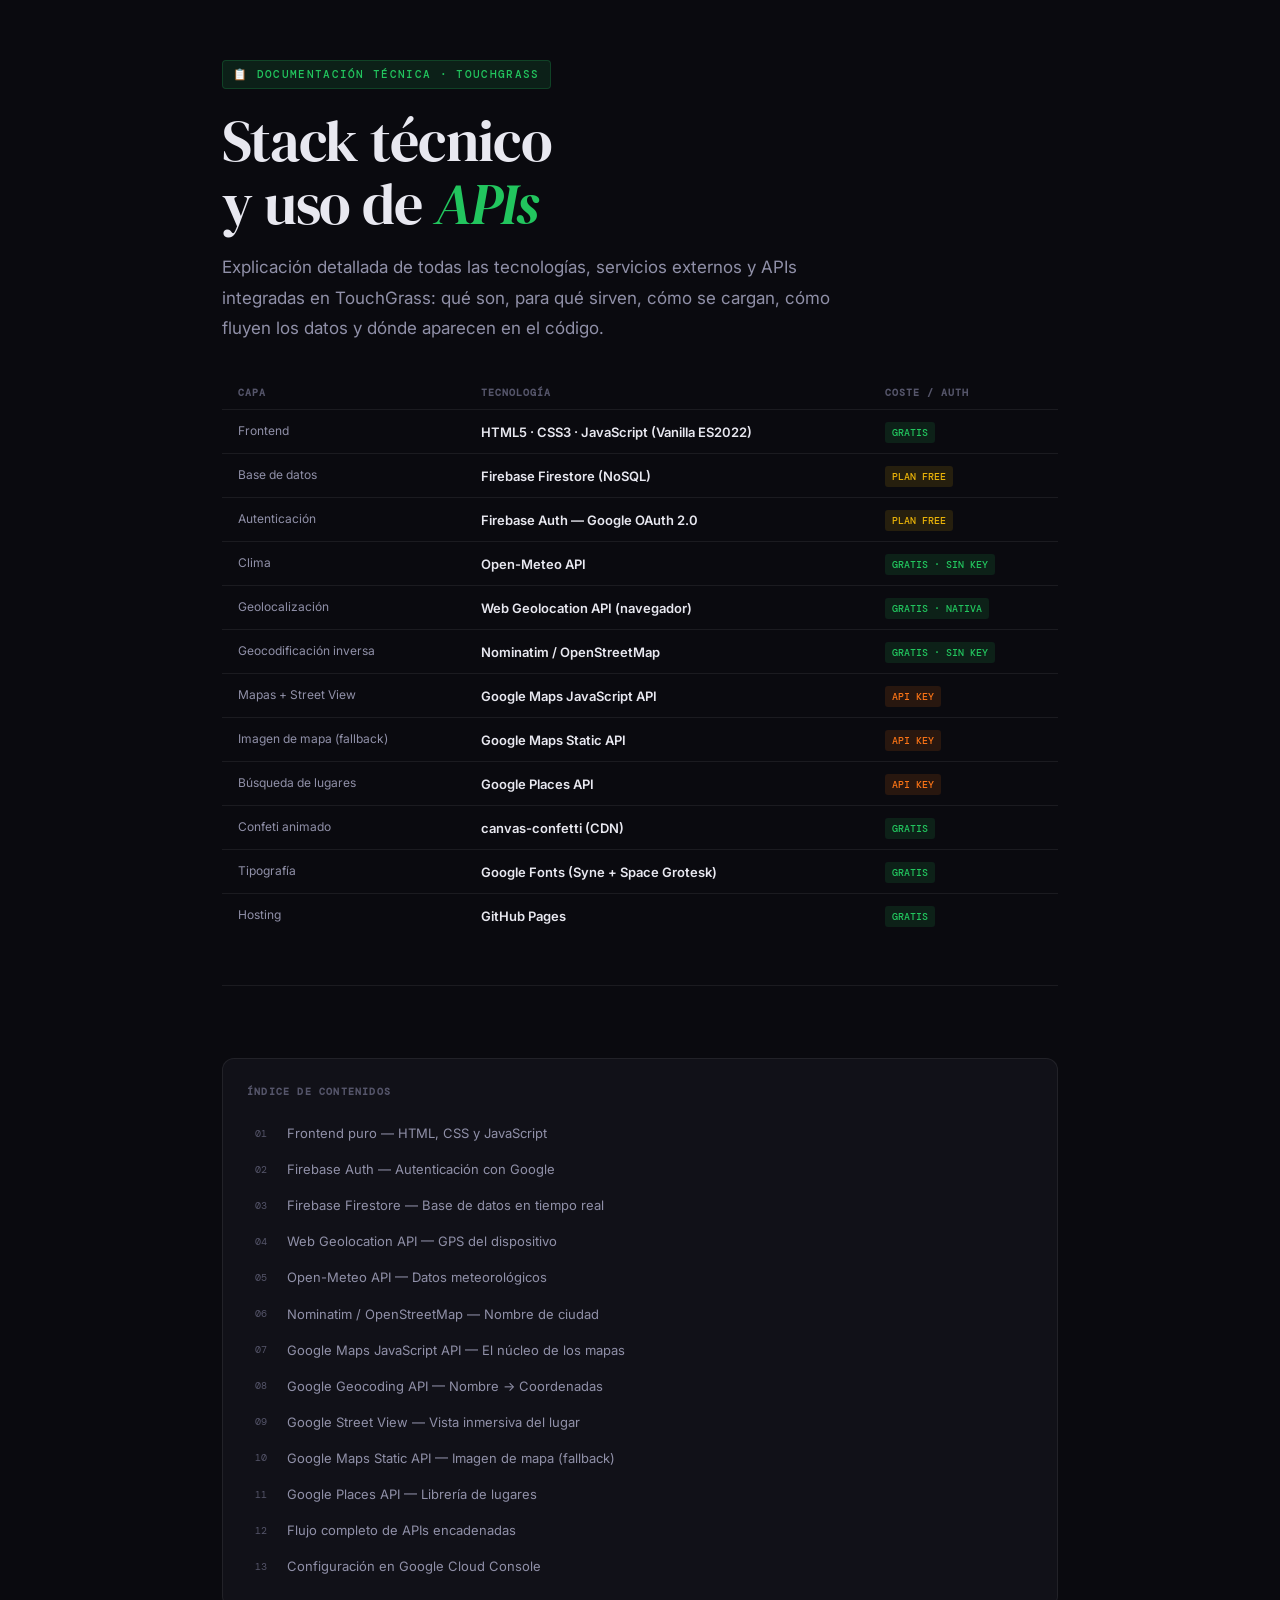
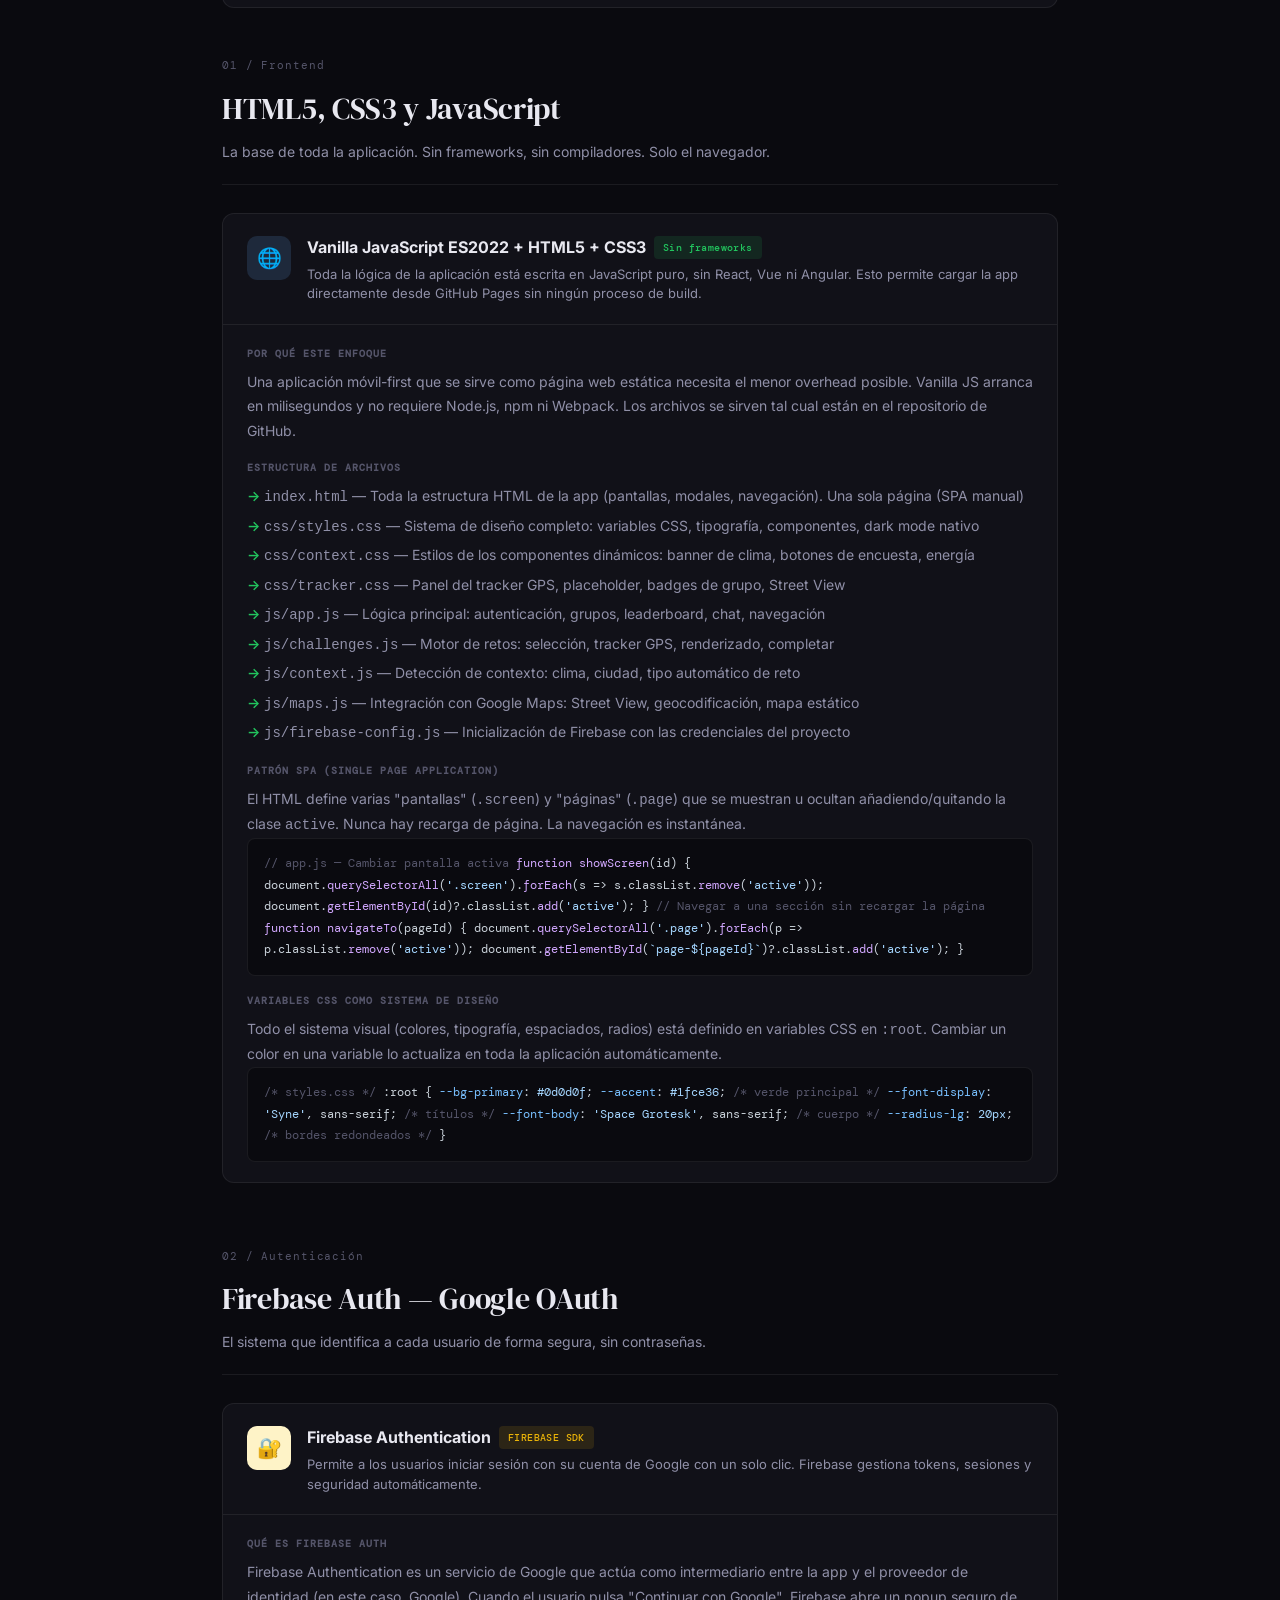
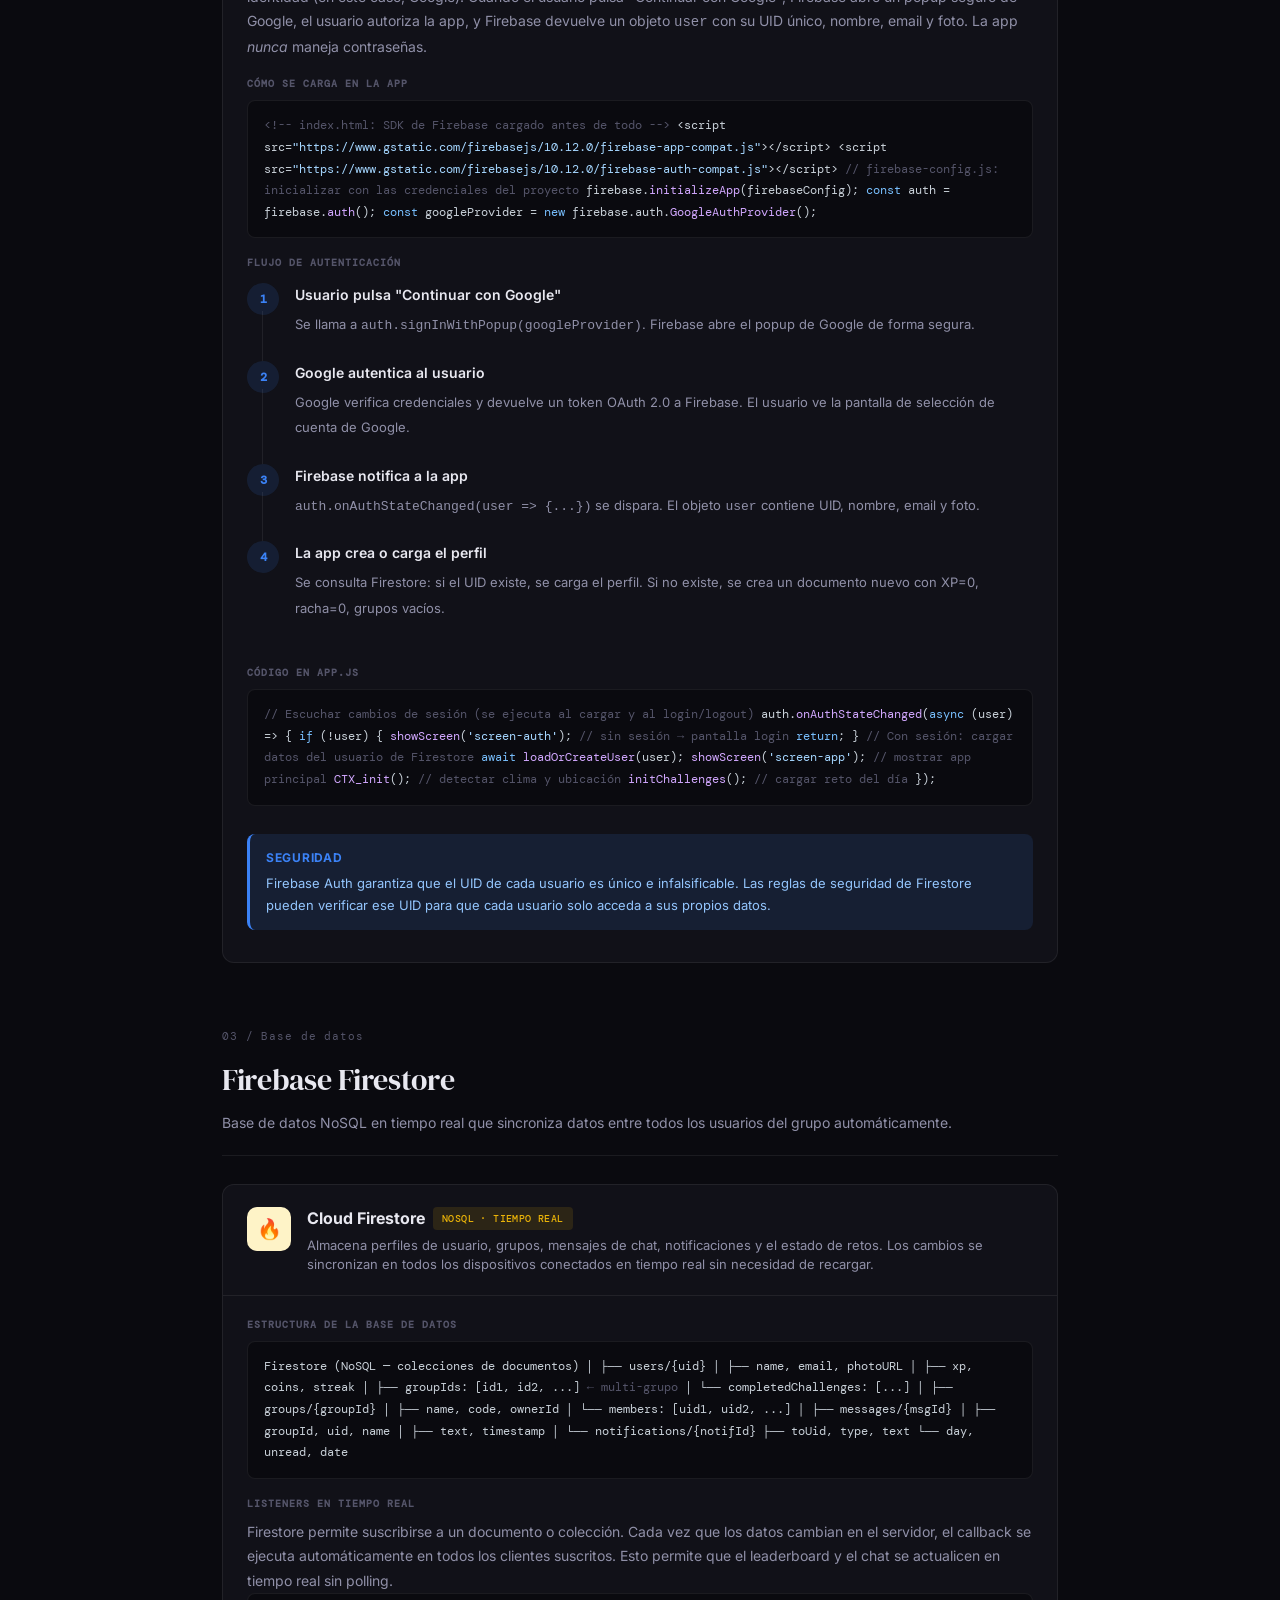
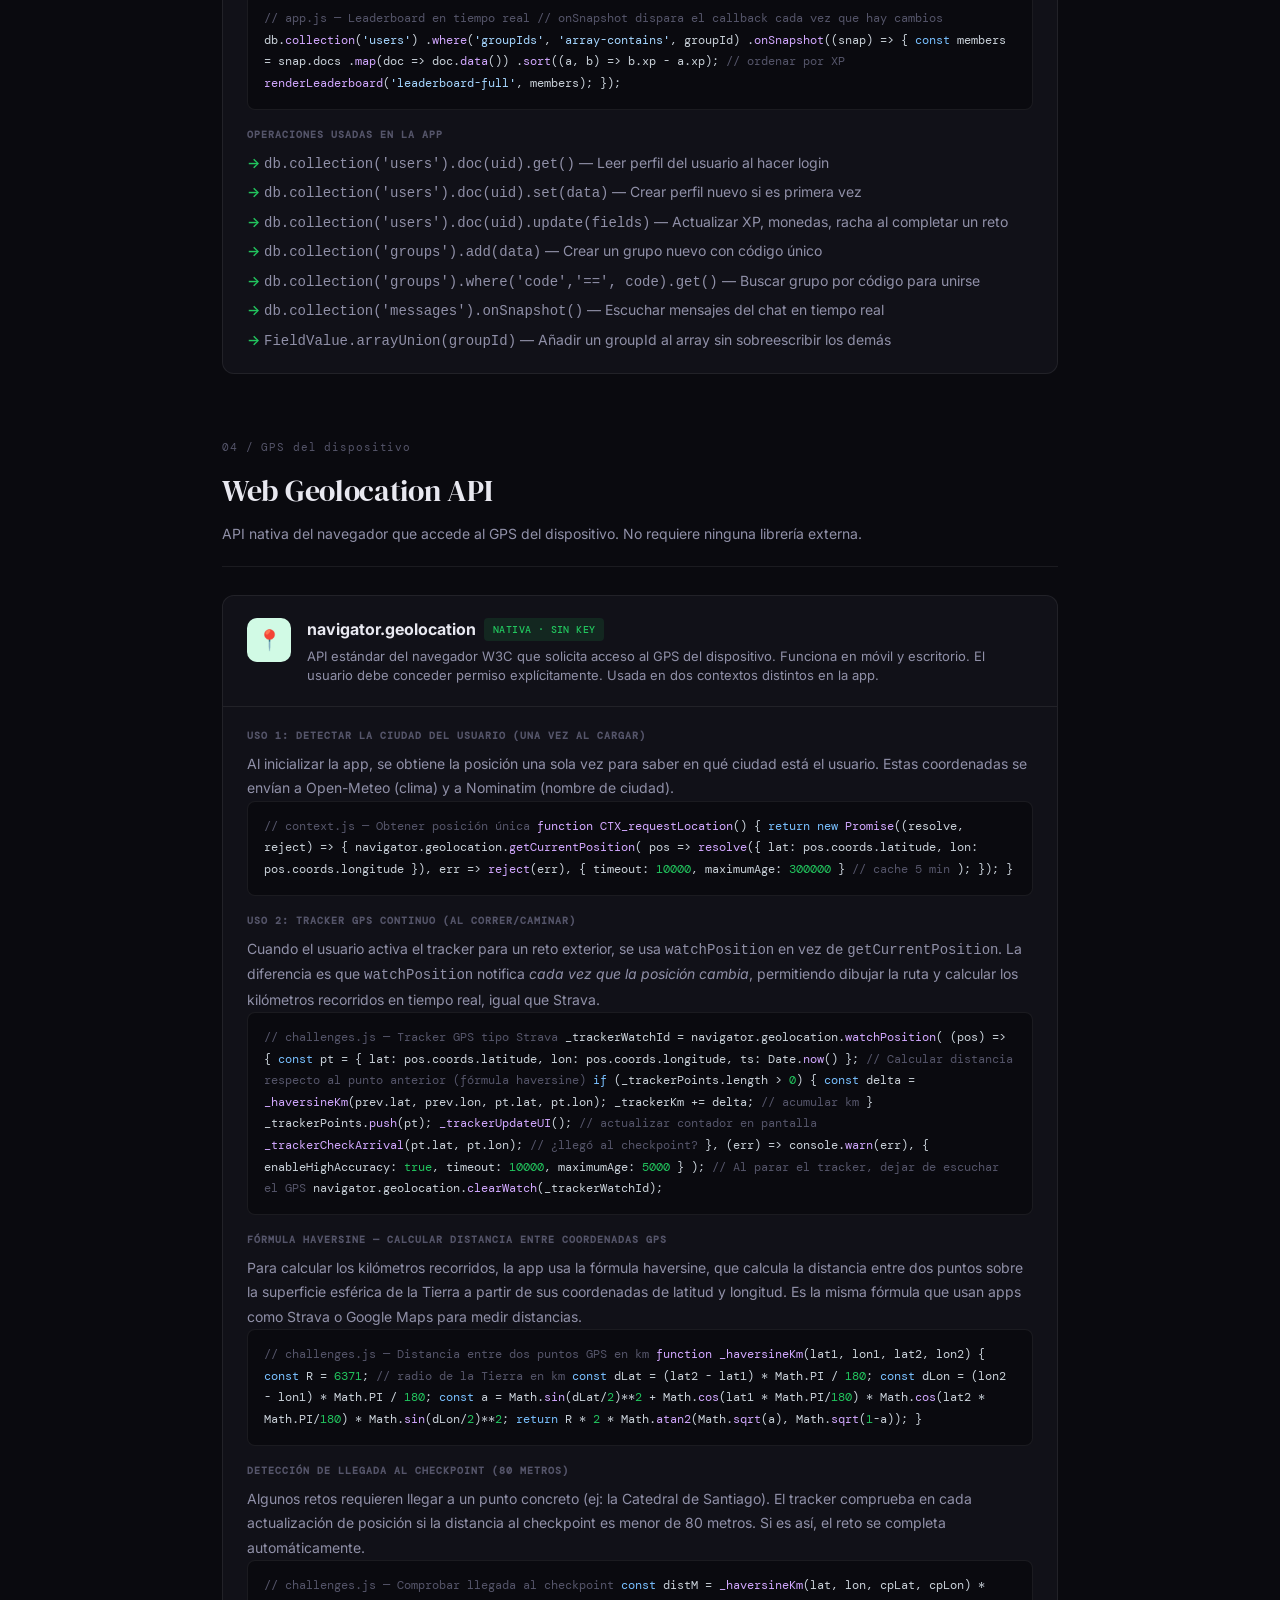
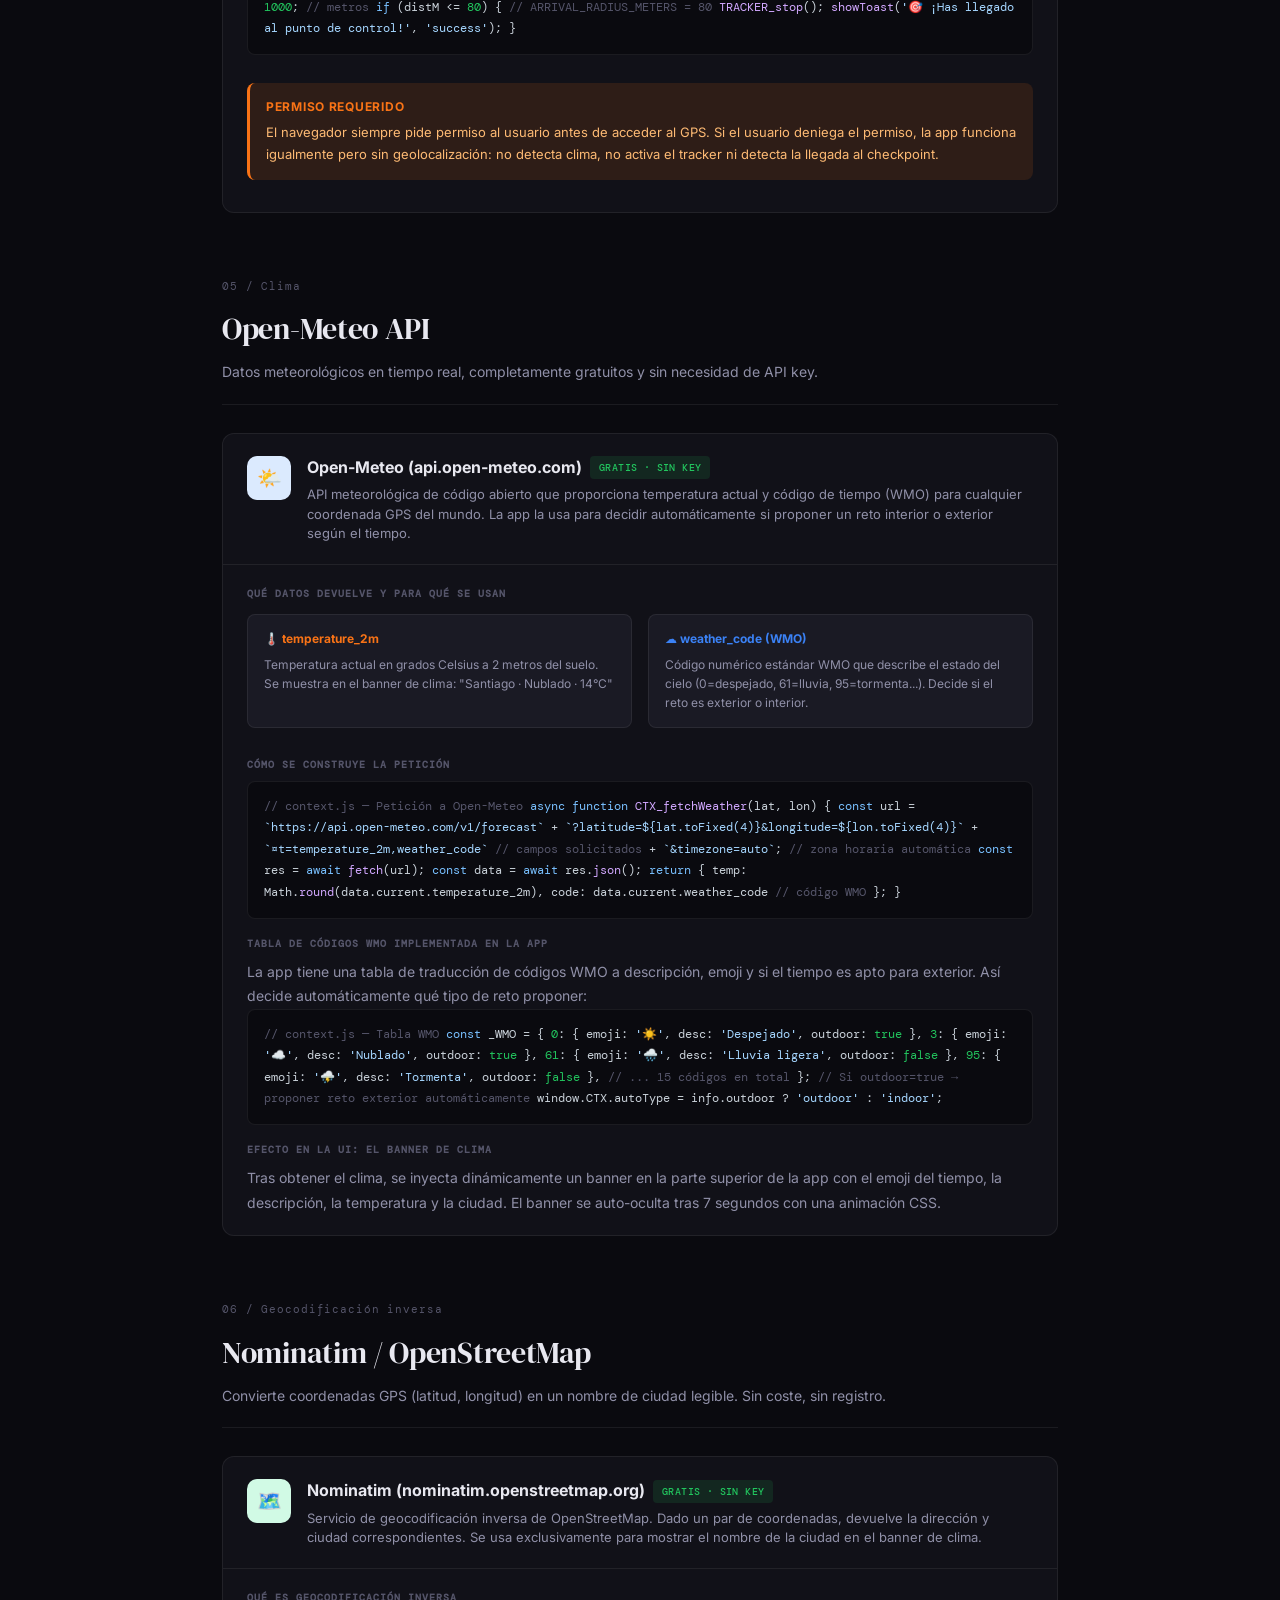
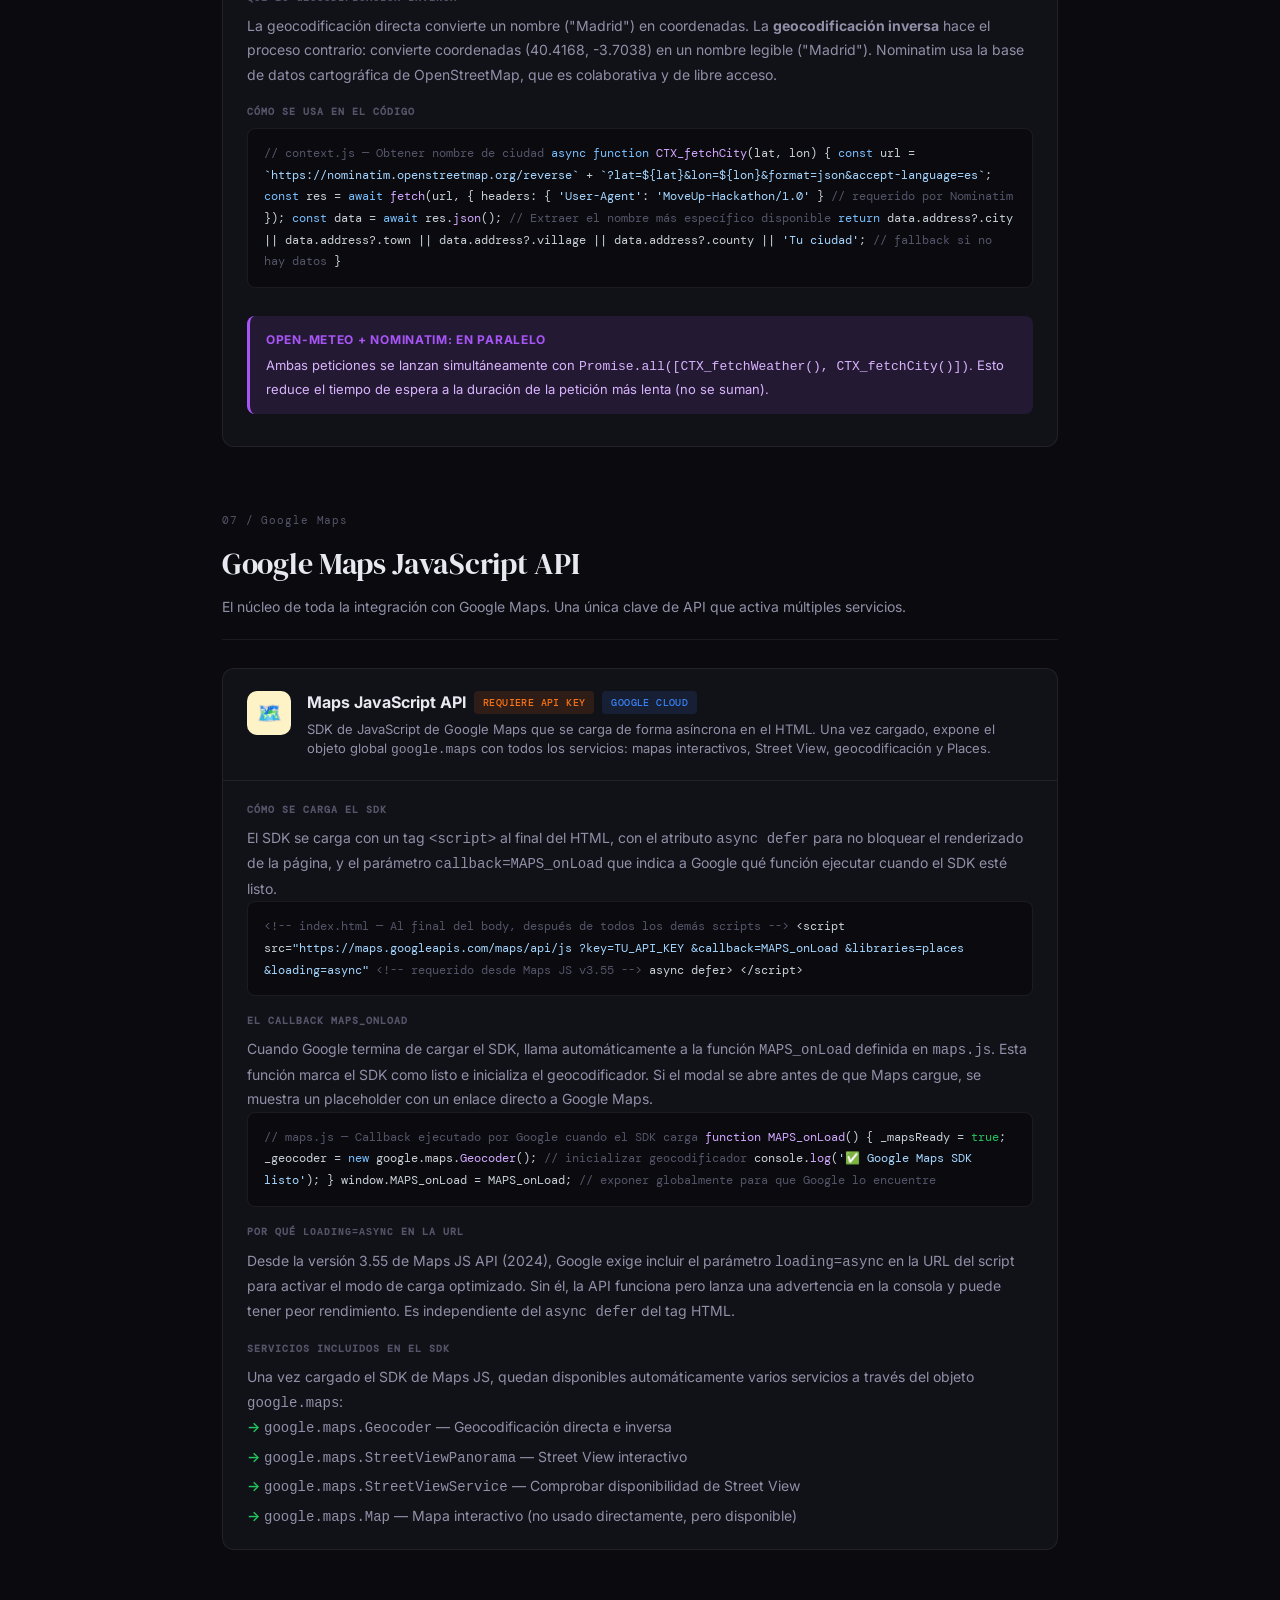
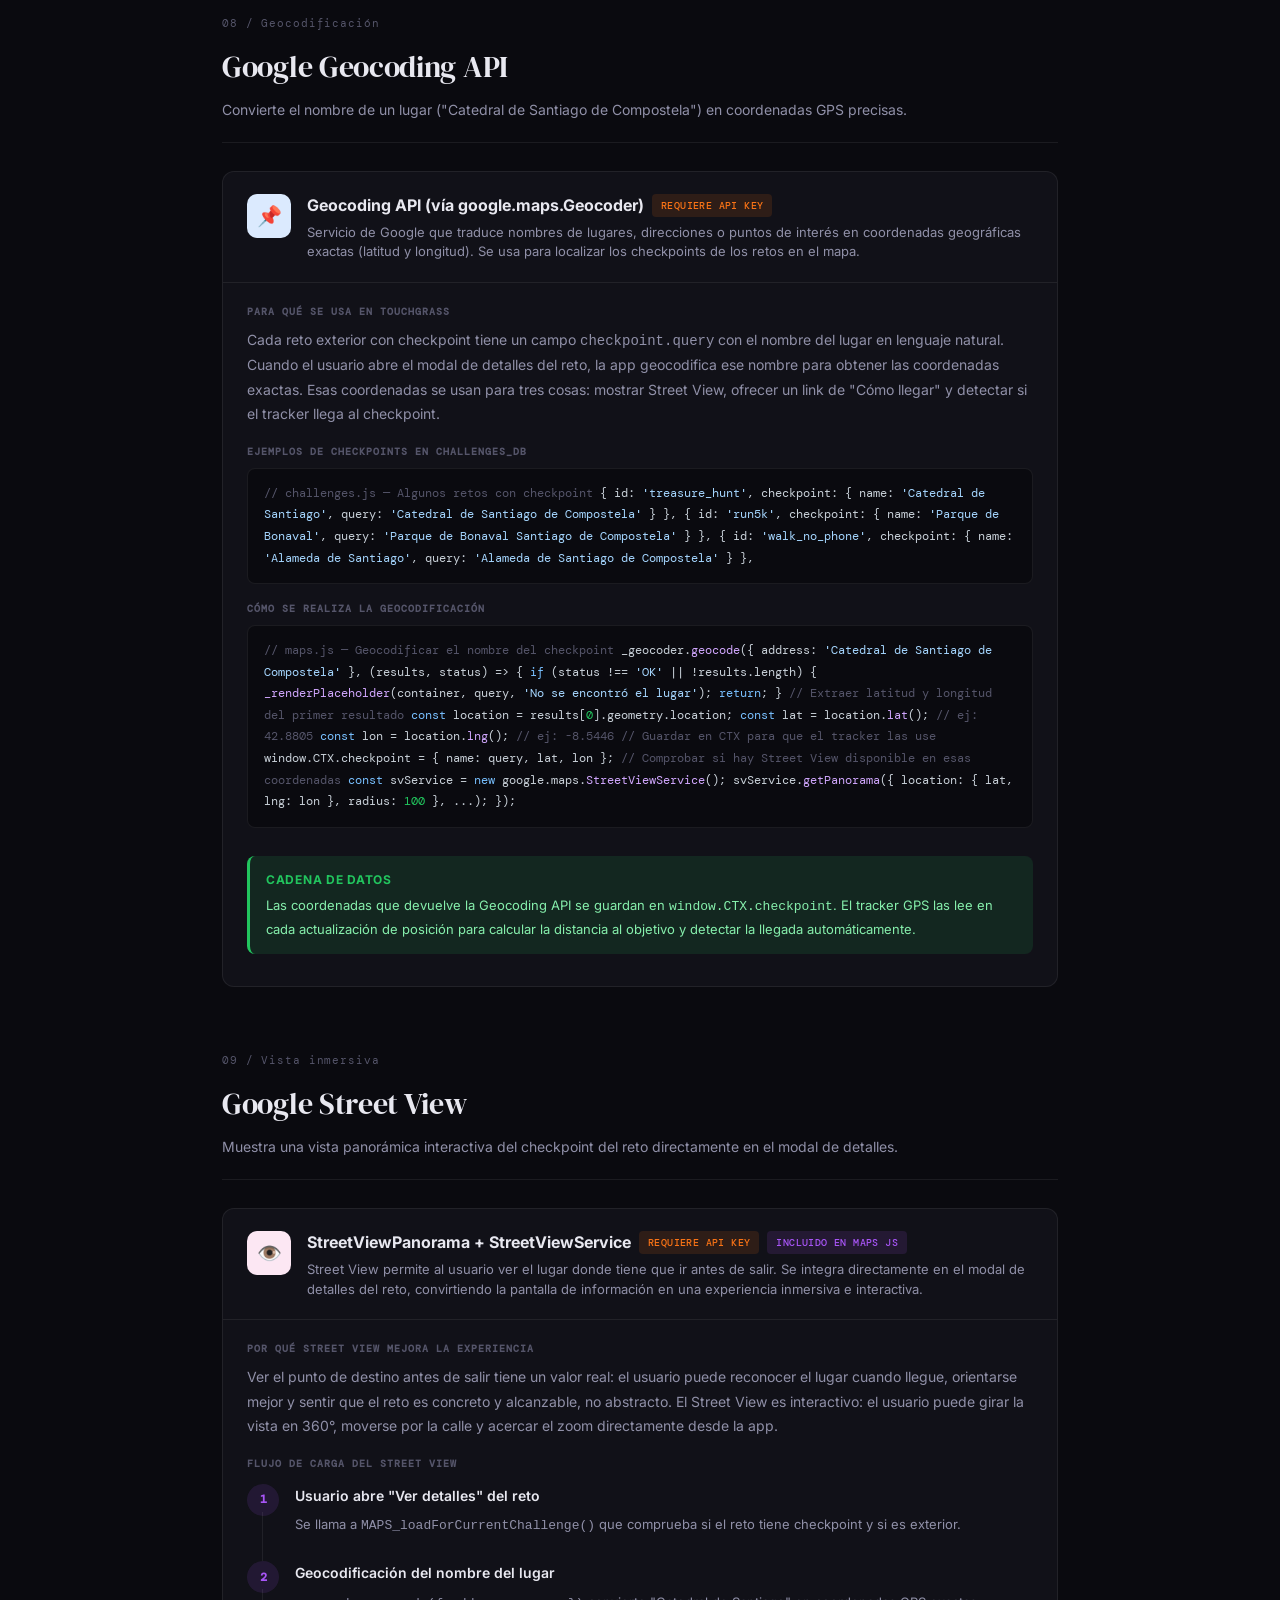
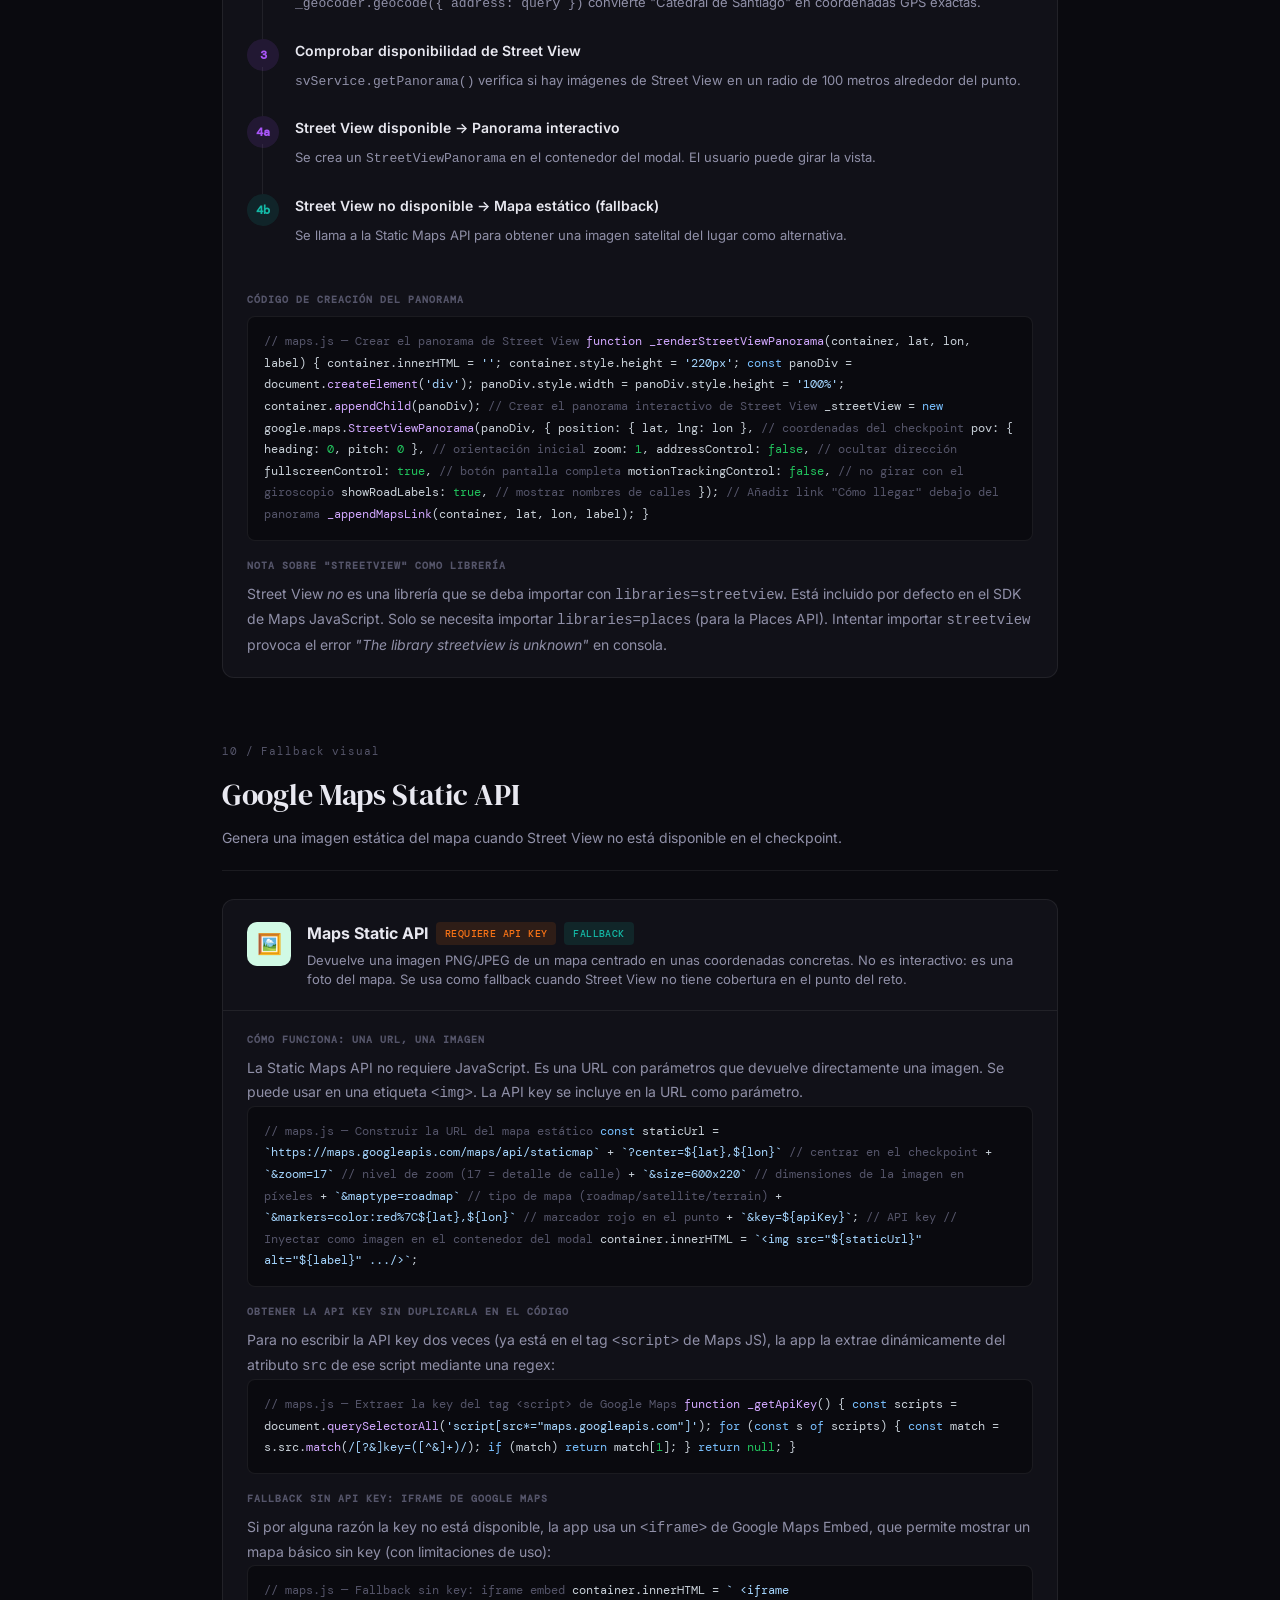
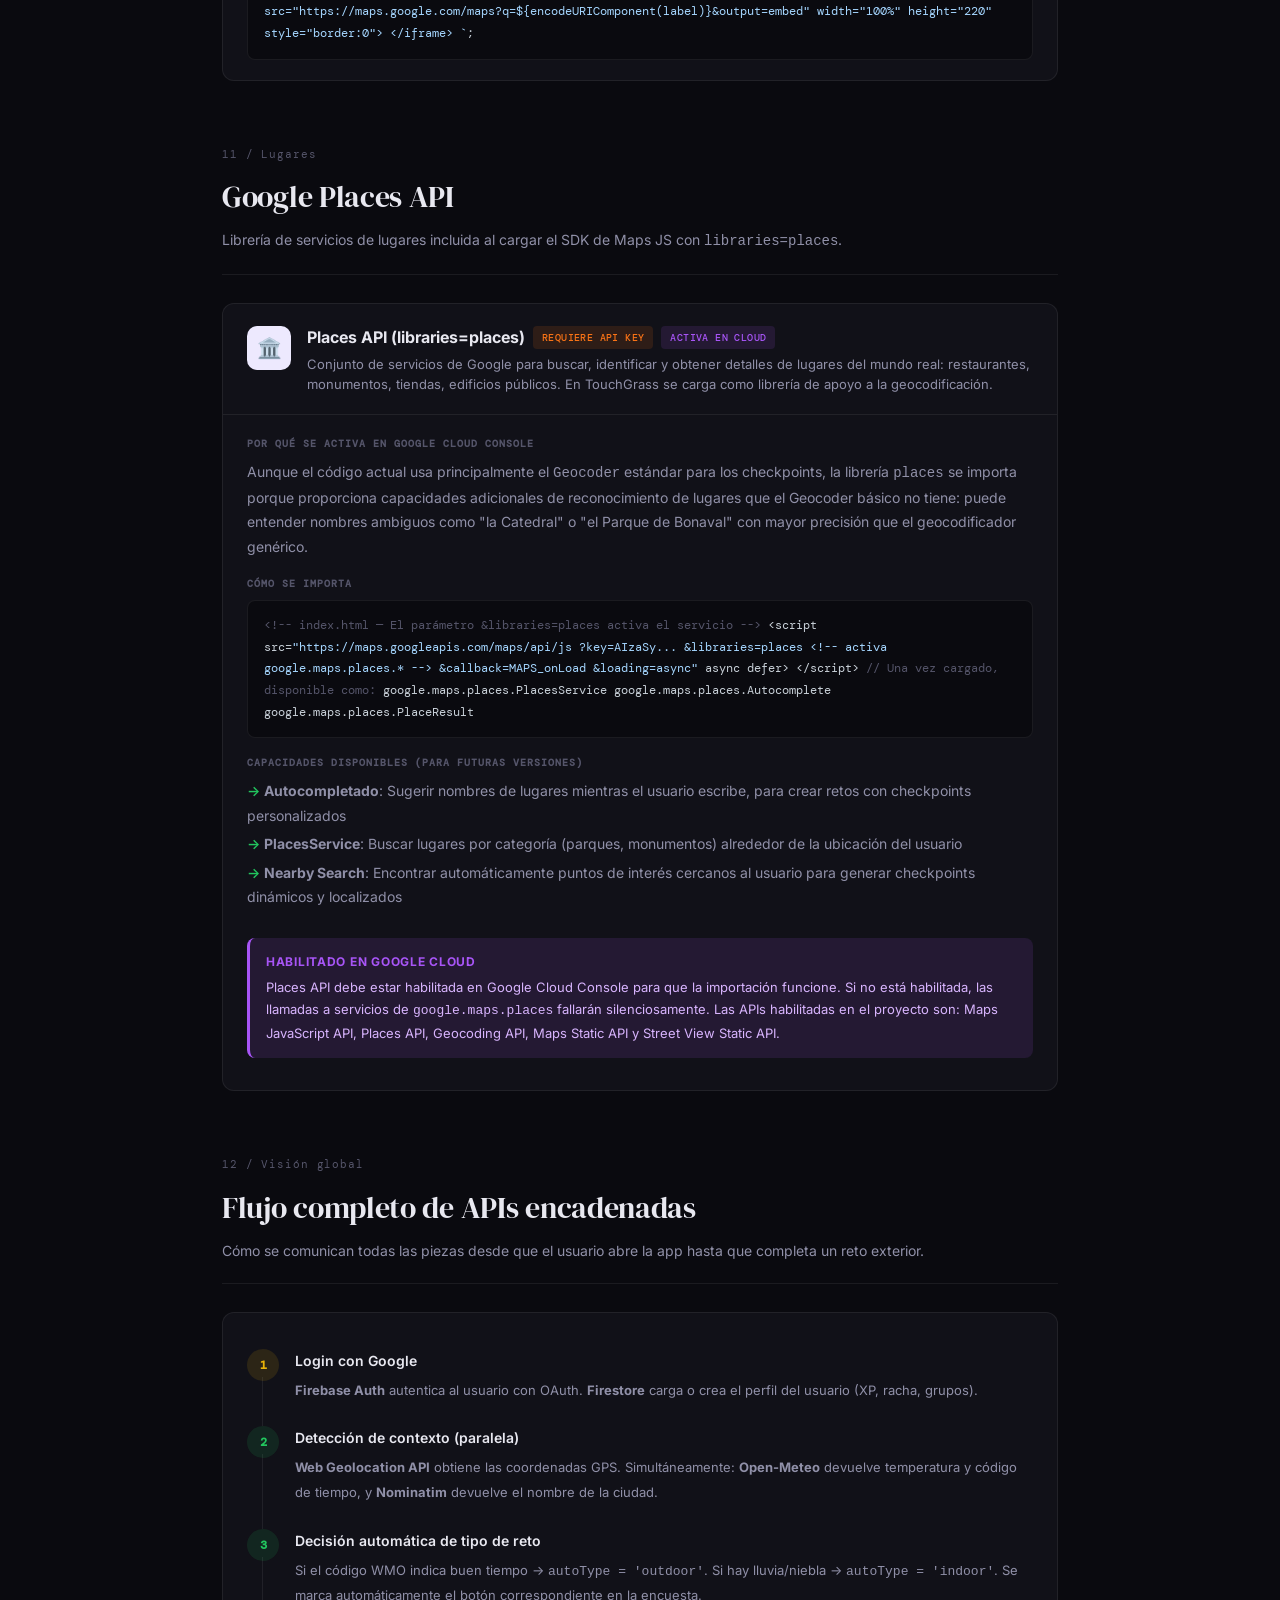
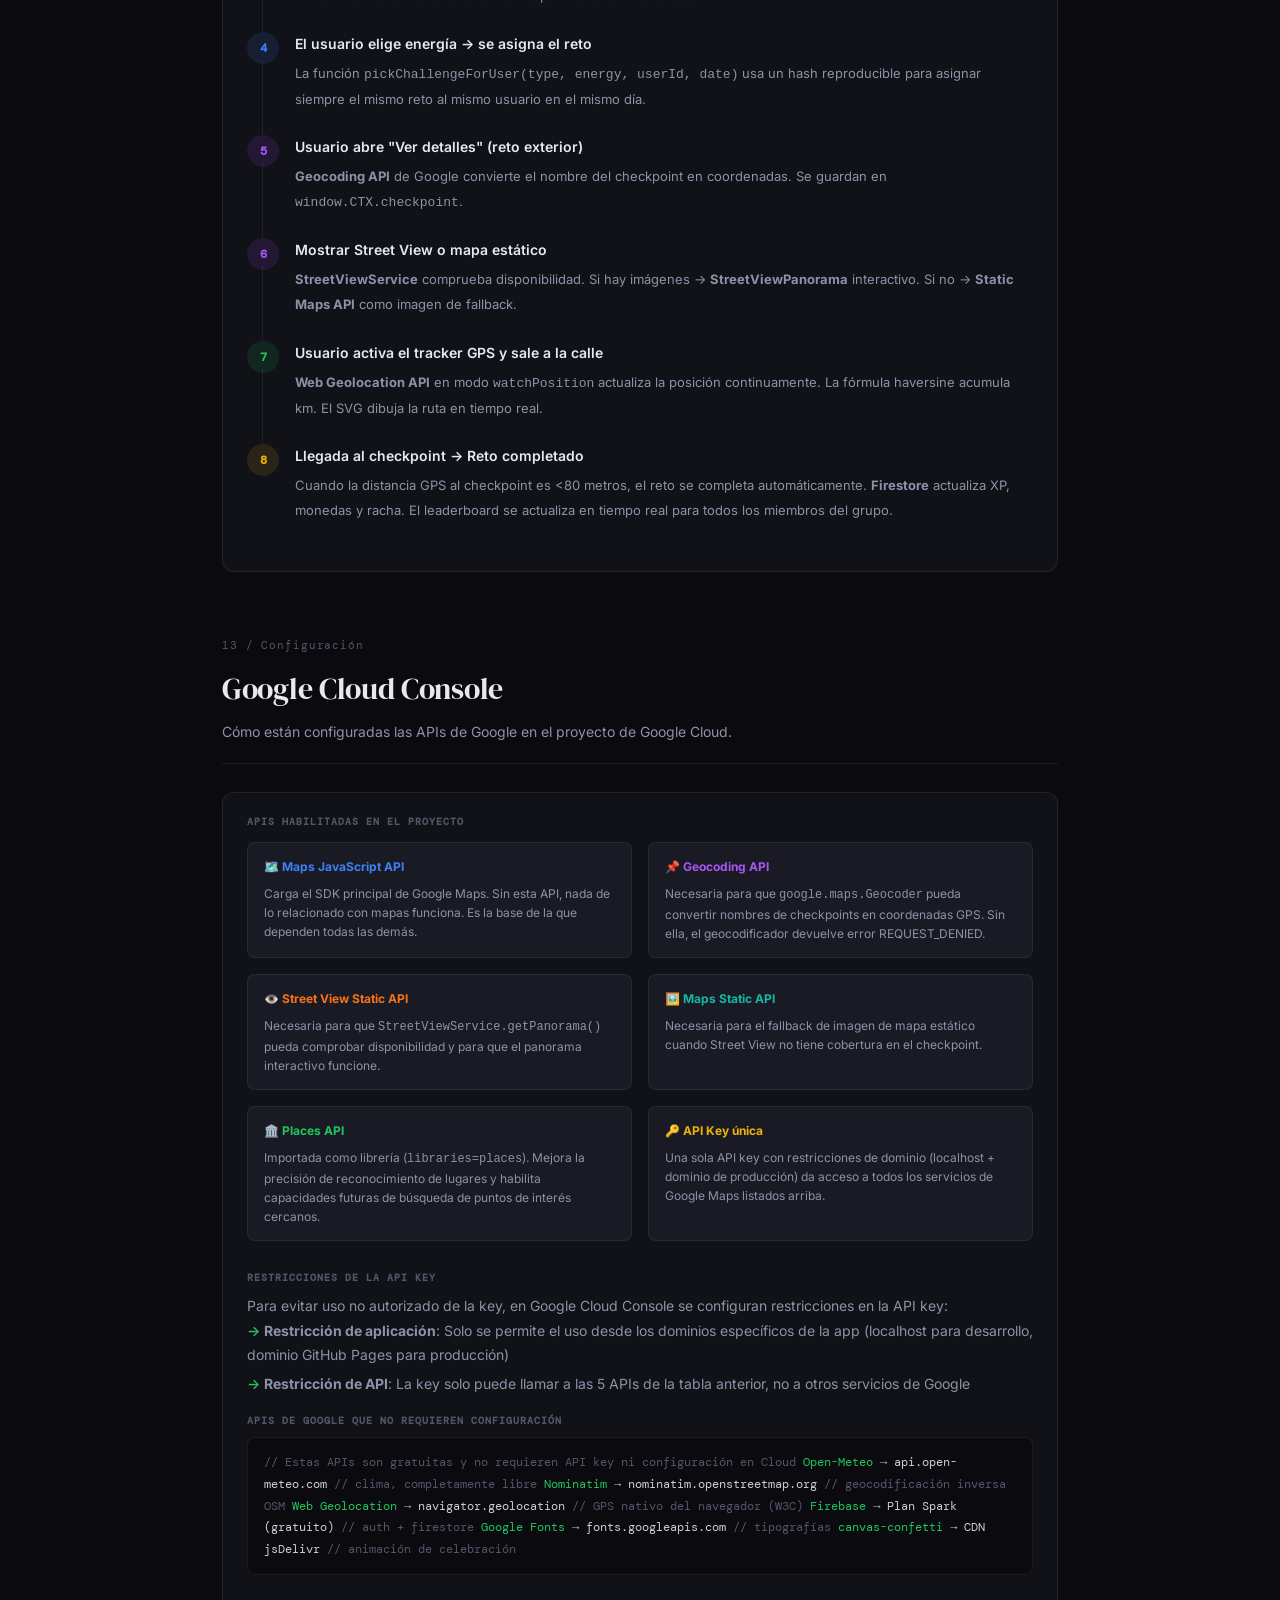
==== TouchGrass_APIs_Explicacion.html @ ff8b5ac6 "Add files via upload" ====
<!DOCTYPE html>
<html lang="es">
<head>
<meta charset="UTF-8"/>
<meta name="viewport" content="width=device-width, initial-scale=1.0"/>
<title>TouchGrass — Stack Técnico y APIs</title>
<link href="https://fonts.googleapis.com/css2?family=DM+Serif+Display:ital@0;1&family=DM+Mono:wght@400;500&family=Inter:wght@400;500;600;700&display=swap" rel="stylesheet"/>
<style>
  :root {
    --bg: #0a0a0f;
    --bg2: #111118;
    --bg3: #1a1a24;
    --border: rgba(255,255,255,0.07);
    --green: #22c55e;
    --green-dim: rgba(34,197,94,0.12);
    --blue: #3b82f6;
    --blue-dim: rgba(59,130,246,0.12);
    --orange: #f97316;
    --orange-dim: rgba(249,115,22,0.12);
    --purple: #a855f7;
    --purple-dim: rgba(168,85,247,0.12);
    --yellow: #eab308;
    --yellow-dim: rgba(234,179,8,0.12);
    --red: #ef4444;
    --red-dim: rgba(239,68,68,0.12);
    --teal: #14b8a6;
    --teal-dim: rgba(20,184,166,0.12);
    --text: #e8e8f0;
    --text2: #9090a8;
    --text3: #55556a;
    --accent: #22c55e;
    --font-serif: 'DM Serif Display', Georgia, serif;
    --font-mono: 'DM Mono', 'Courier New', monospace;
    --font-sans: 'Inter', system-ui, sans-serif;
  }

  * { box-sizing: border-box; margin: 0; padding: 0; }

  body {
    font-family: var(--font-sans);
    background: var(--bg);
    color: var(--text);
    line-height: 1.7;
    font-size: 15px;
  }

  /* ── Layout ── */
  .page-wrap {
    max-width: 900px;
    margin: 0 auto;
    padding: 60px 32px 100px;
  }

  /* ── Cover ── */
  .cover {
    margin-bottom: 72px;
    border-bottom: 1px solid var(--border);
    padding-bottom: 48px;
  }

  .cover-tag {
    display: inline-flex;
    align-items: center;
    gap: 8px;
    font-family: var(--font-mono);
    font-size: 11px;
    font-weight: 500;
    color: var(--green);
    text-transform: uppercase;
    letter-spacing: 0.12em;
    background: var(--green-dim);
    border: 1px solid rgba(34,197,94,0.2);
    border-radius: 4px;
    padding: 4px 10px;
    margin-bottom: 20px;
  }

  .cover h1 {
    font-family: var(--font-serif);
    font-size: clamp(36px, 6vw, 58px);
    font-weight: 400;
    line-height: 1.1;
    margin-bottom: 16px;
    letter-spacing: -0.02em;
  }

  .cover h1 em {
    font-style: italic;
    color: var(--green);
  }

  .cover-desc {
    font-size: 17px;
    color: var(--text2);
    max-width: 620px;
    line-height: 1.8;
    margin-bottom: 32px;
  }

  /* Stack table */
  .stack-table {
    width: 100%;
    border-collapse: collapse;
    font-size: 13px;
  }
  .stack-table th {
    text-align: left;
    font-family: var(--font-mono);
    font-size: 10px;
    letter-spacing: 0.1em;
    text-transform: uppercase;
    color: var(--text3);
    padding: 8px 16px;
    border-bottom: 1px solid var(--border);
  }
  .stack-table td {
    padding: 10px 16px;
    border-bottom: 1px solid var(--border);
    vertical-align: middle;
  }
  .stack-table tr:last-child td { border-bottom: none; }
  .stack-table tr:hover td { background: var(--bg2); }
  .stack-table .layer { color: var(--text2); font-size: 12px; }
  .stack-table .tech { font-weight: 600; color: var(--text); }
  .stack-tag {
    display: inline-block;
    font-family: var(--font-mono);
    font-size: 10px;
    padding: 2px 7px;
    border-radius: 3px;
    font-weight: 500;
  }
  .tag-free { background: var(--green-dim); color: var(--green); }
  .tag-key  { background: var(--orange-dim); color: var(--orange); }
  .tag-firebase { background: var(--yellow-dim); color: var(--yellow); }

  /* ── Section headers ── */
  .section {
    margin-bottom: 64px;
  }

  .section-num {
    font-family: var(--font-mono);
    font-size: 11px;
    color: var(--text3);
    letter-spacing: 0.08em;
    margin-bottom: 8px;
  }

  .section h2 {
    font-family: var(--font-serif);
    font-size: 30px;
    font-weight: 400;
    margin-bottom: 6px;
    letter-spacing: -0.01em;
  }

  .section-subtitle {
    color: var(--text2);
    font-size: 14px;
    margin-bottom: 28px;
    padding-bottom: 20px;
    border-bottom: 1px solid var(--border);
  }

  /* ── API Cards ── */
  .api-card {
    background: var(--bg2);
    border: 1px solid var(--border);
    border-radius: 12px;
    overflow: hidden;
    margin-bottom: 24px;
  }

  .api-card-header {
    display: flex;
    align-items: flex-start;
    gap: 16px;
    padding: 20px 24px;
    border-bottom: 1px solid var(--border);
  }

  .api-icon {
    width: 44px;
    height: 44px;
    border-radius: 10px;
    display: flex;
    align-items: center;
    justify-content: center;
    font-size: 20px;
    flex-shrink: 0;
    margin-top: 2px;
  }

  .api-card-header-text { flex: 1; }
  .api-name {
    font-weight: 700;
    font-size: 16px;
    margin-bottom: 4px;
    display: flex;
    align-items: center;
    gap: 8px;
    flex-wrap: wrap;
  }
  .api-desc-short {
    font-size: 13px;
    color: var(--text2);
    line-height: 1.5;
  }

  .api-card-body {
    padding: 20px 24px;
    display: flex;
    flex-direction: column;
    gap: 16px;
  }

  .api-block h4 {
    font-family: var(--font-mono);
    font-size: 10px;
    letter-spacing: 0.1em;
    text-transform: uppercase;
    color: var(--text3);
    margin-bottom: 8px;
  }

  .api-block p, .api-block li {
    font-size: 14px;
    color: var(--text2);
    line-height: 1.75;
  }

  .api-block ul {
    list-style: none;
    padding: 0;
    display: flex;
    flex-direction: column;
    gap: 4px;
  }

  .api-block li::before {
    content: '→ ';
    color: var(--accent);
    font-weight: 600;
  }

  /* Code blocks */
  .code-block {
    background: var(--bg);
    border: 1px solid var(--border);
    border-radius: 8px;
    padding: 14px 16px;
    font-family: var(--font-mono);
    font-size: 12px;
    line-height: 1.8;
    overflow-x: auto;
    color: #c9d1d9;
  }

  .code-block .c-comment { color: var(--text3); }
  .code-block .c-key     { color: #79c0ff; }
  .code-block .c-str     { color: #a5d6ff; }
  .code-block .c-fn      { color: #d2a8ff; }
  .code-block .c-val     { color: var(--green); }
  .code-block .c-hl      { background: rgba(34,197,94,0.08); border-left: 2px solid var(--green); padding-left: 8px; display: block; margin-left: -16px; padding-left: calc(16px - 2px); }

  /* Flow diagram */
  .flow {
    display: flex;
    flex-direction: column;
    gap: 0;
    margin: 8px 0;
  }

  .flow-step {
    display: flex;
    gap: 16px;
    position: relative;
  }

  .flow-step:not(:last-child)::before {
    content: '';
    position: absolute;
    left: 15px;
    top: 32px;
    bottom: -4px;
    width: 1px;
    background: var(--border);
  }

  .flow-dot {
    width: 32px;
    height: 32px;
    border-radius: 50%;
    display: flex;
    align-items: center;
    justify-content: center;
    font-family: var(--font-mono);
    font-size: 12px;
    font-weight: 600;
    flex-shrink: 0;
    margin-top: 4px;
  }

  .flow-content {
    padding: 4px 0 20px;
    flex: 1;
  }

  .flow-content strong {
    display: block;
    font-size: 14px;
    font-weight: 600;
    margin-bottom: 4px;
  }

  .flow-content span {
    font-size: 13px;
    color: var(--text2);
    line-height: 1.6;
  }

  /* Badge pill */
  .pill {
    display: inline-flex;
    align-items: center;
    gap: 5px;
    font-family: var(--font-mono);
    font-size: 10px;
    font-weight: 500;
    padding: 3px 9px;
    border-radius: 4px;
    letter-spacing: 0.04em;
  }

  /* Info boxes */
  .infobox {
    border-radius: 8px;
    padding: 14px 16px;
    font-size: 13px;
    line-height: 1.7;
    border-left: 3px solid;
    margin: 12px 0;
  }
  .infobox strong { display: block; font-size: 12px; font-weight: 700; text-transform: uppercase; letter-spacing: 0.06em; margin-bottom: 4px; }
  .infobox.info    { background: var(--blue-dim);   border-color: var(--blue);   color: #93c5fd; }
  .infobox.info strong { color: var(--blue); }
  .infobox.warn    { background: var(--orange-dim); border-color: var(--orange); color: #fdba74; }
  .infobox.warn strong { color: var(--orange); }
  .infobox.success { background: var(--green-dim);  border-color: var(--green);  color: #86efac; }
  .infobox.success strong { color: var(--green); }
  .infobox.note    { background: var(--purple-dim); border-color: var(--purple); color: #d8b4fe; }
  .infobox.note strong { color: var(--purple); }

  /* Divider */
  .divider {
    height: 1px;
    background: var(--border);
    margin: 40px 0;
  }

  /* Grid 2 cols */
  .grid-2 {
    display: grid;
    grid-template-columns: 1fr 1fr;
    gap: 16px;
    margin: 12px 0;
  }

  .mini-card {
    background: var(--bg3);
    border: 1px solid var(--border);
    border-radius: 8px;
    padding: 14px 16px;
  }

  .mini-card h5 {
    font-size: 12px;
    font-weight: 700;
    margin-bottom: 6px;
    display: flex;
    align-items: center;
    gap: 6px;
  }

  .mini-card p {
    font-size: 12px;
    color: var(--text2);
    line-height: 1.6;
  }

  /* TOC */
  .toc {
    background: var(--bg2);
    border: 1px solid var(--border);
    border-radius: 12px;
    padding: 24px;
    margin-bottom: 48px;
  }

  .toc h3 {
    font-family: var(--font-mono);
    font-size: 10px;
    letter-spacing: 0.12em;
    text-transform: uppercase;
    color: var(--text3);
    margin-bottom: 16px;
  }

  .toc ol {
    list-style: none;
    padding: 0;
    display: flex;
    flex-direction: column;
    gap: 2px;
  }

  .toc li a {
    display: flex;
    align-items: center;
    gap: 10px;
    text-decoration: none;
    color: var(--text2);
    font-size: 13px;
    padding: 6px 8px;
    border-radius: 6px;
    transition: all 0.15s;
  }
  .toc li a:hover { background: var(--bg3); color: var(--text); }
  .toc li a .toc-num {
    font-family: var(--font-mono);
    font-size: 10px;
    color: var(--text3);
    min-width: 22px;
  }

  /* Responsive */
  @media (max-width: 600px) {
    .page-wrap { padding: 32px 16px 60px; }
    .grid-2 { grid-template-columns: 1fr; }
    .api-card-header { flex-direction: column; gap: 10px; }
  }
</style>
</head>
<body>
<div class="page-wrap">

  <!-- ══ COVER ══ -->
  <div class="cover">
    <div class="cover-tag">📋 Documentación técnica · TouchGrass</div>
    <h1>Stack técnico<br>y uso de <em>APIs</em></h1>
    <p class="cover-desc">
      Explicación detallada de todas las tecnologías, servicios externos y APIs integradas en TouchGrass:
      qué son, para qué sirven, cómo se cargan, cómo fluyen los datos y dónde aparecen en el código.
    </p>

    <table class="stack-table">
      <thead>
        <tr>
          <th>Capa</th>
          <th>Tecnología</th>
          <th>Coste / Auth</th>
        </tr>
      </thead>
      <tbody>
        <tr>
          <td class="layer">Frontend</td>
          <td class="tech">HTML5 · CSS3 · JavaScript (Vanilla ES2022)</td>
          <td><span class="stack-tag tag-free">GRATIS</span></td>
        </tr>
        <tr>
          <td class="layer">Base de datos</td>
          <td class="tech">Firebase Firestore (NoSQL)</td>
          <td><span class="stack-tag tag-firebase">PLAN FREE</span></td>
        </tr>
        <tr>
          <td class="layer">Autenticación</td>
          <td class="tech">Firebase Auth — Google OAuth 2.0</td>
          <td><span class="stack-tag tag-firebase">PLAN FREE</span></td>
        </tr>
        <tr>
          <td class="layer">Clima</td>
          <td class="tech">Open-Meteo API</td>
          <td><span class="stack-tag tag-free">GRATIS · SIN KEY</span></td>
        </tr>
        <tr>
          <td class="layer">Geolocalización</td>
          <td class="tech">Web Geolocation API (navegador)</td>
          <td><span class="stack-tag tag-free">GRATIS · NATIVA</span></td>
        </tr>
        <tr>
          <td class="layer">Geocodificación inversa</td>
          <td class="tech">Nominatim / OpenStreetMap</td>
          <td><span class="stack-tag tag-free">GRATIS · SIN KEY</span></td>
        </tr>
        <tr>
          <td class="layer">Mapas + Street View</td>
          <td class="tech">Google Maps JavaScript API</td>
          <td><span class="stack-tag tag-key">API KEY</span></td>
        </tr>
        <tr>
          <td class="layer">Imagen de mapa (fallback)</td>
          <td class="tech">Google Maps Static API</td>
          <td><span class="stack-tag tag-key">API KEY</span></td>
        </tr>
        <tr>
          <td class="layer">Búsqueda de lugares</td>
          <td class="tech">Google Places API</td>
          <td><span class="stack-tag tag-key">API KEY</span></td>
        </tr>
        <tr>
          <td class="layer">Confeti animado</td>
          <td class="tech">canvas-confetti (CDN)</td>
          <td><span class="stack-tag tag-free">GRATIS</span></td>
        </tr>
        <tr>
          <td class="layer">Tipografía</td>
          <td class="tech">Google Fonts (Syne + Space Grotesk)</td>
          <td><span class="stack-tag tag-free">GRATIS</span></td>
        </tr>
        <tr>
          <td class="layer">Hosting</td>
          <td class="tech">GitHub Pages</td>
          <td><span class="stack-tag tag-free">GRATIS</span></td>
        </tr>
      </tbody>
    </table>
  </div>

  <!-- TOC -->
  <div class="toc">
    <h3>Índice de contenidos</h3>
    <ol>
      <li><a href="#s1"><span class="toc-num">01</span> Frontend puro — HTML, CSS y JavaScript</a></li>
      <li><a href="#s2"><span class="toc-num">02</span> Firebase Auth — Autenticación con Google</a></li>
      <li><a href="#s3"><span class="toc-num">03</span> Firebase Firestore — Base de datos en tiempo real</a></li>
      <li><a href="#s4"><span class="toc-num">04</span> Web Geolocation API — GPS del dispositivo</a></li>
      <li><a href="#s5"><span class="toc-num">05</span> Open-Meteo API — Datos meteorológicos</a></li>
      <li><a href="#s6"><span class="toc-num">06</span> Nominatim / OpenStreetMap — Nombre de ciudad</a></li>
      <li><a href="#s7"><span class="toc-num">07</span> Google Maps JavaScript API — El núcleo de los mapas</a></li>
      <li><a href="#s8"><span class="toc-num">08</span> Google Geocoding API — Nombre → Coordenadas</a></li>
      <li><a href="#s9"><span class="toc-num">09</span> Google Street View — Vista inmersiva del lugar</a></li>
      <li><a href="#s10"><span class="toc-num">10</span> Google Maps Static API — Imagen de mapa (fallback)</a></li>
      <li><a href="#s11"><span class="toc-num">11</span> Google Places API — Librería de lugares</a></li>
      <li><a href="#s12"><span class="toc-num">12</span> Flujo completo de APIs encadenadas</a></li>
      <li><a href="#s13"><span class="toc-num">13</span> Configuración en Google Cloud Console</a></li>
    </ol>
  </div>


  <!-- ══════════════════════════════════
       SECCIÓN 1 — FRONTEND
  ══════════════════════════════════ -->
  <div class="section" id="s1">
    <div class="section-num">01 / Frontend</div>
    <h2>HTML5, CSS3 y JavaScript</h2>
    <p class="section-subtitle">La base de toda la aplicación. Sin frameworks, sin compiladores. Solo el navegador.</p>

    <div class="api-card">
      <div class="api-card-header">
        <div class="api-icon" style="background:#1e293b;">🌐</div>
        <div class="api-card-header-text">
          <div class="api-name">Vanilla JavaScript ES2022 + HTML5 + CSS3
            <span class="pill" style="background:var(--green-dim);color:var(--green);">Sin frameworks</span>
          </div>
          <div class="api-desc-short">Toda la lógica de la aplicación está escrita en JavaScript puro, sin React, Vue ni Angular. Esto permite cargar la app directamente desde GitHub Pages sin ningún proceso de build.</div>
        </div>
      </div>
      <div class="api-card-body">
        <div class="api-block">
          <h4>Por qué este enfoque</h4>
          <p>Una aplicación móvil-first que se sirve como página web estática necesita el menor overhead posible. Vanilla JS arranca en milisegundos y no requiere Node.js, npm ni Webpack. Los archivos se sirven tal cual están en el repositorio de GitHub.</p>
        </div>
        <div class="api-block">
          <h4>Estructura de archivos</h4>
          <ul>
            <li><code>index.html</code> — Toda la estructura HTML de la app (pantallas, modales, navegación). Una sola página (SPA manual)</li>
            <li><code>css/styles.css</code> — Sistema de diseño completo: variables CSS, tipografía, componentes, dark mode nativo</li>
            <li><code>css/context.css</code> — Estilos de los componentes dinámicos: banner de clima, botones de encuesta, energía</li>
            <li><code>css/tracker.css</code> — Panel del tracker GPS, placeholder, badges de grupo, Street View</li>
            <li><code>js/app.js</code> — Lógica principal: autenticación, grupos, leaderboard, chat, navegación</li>
            <li><code>js/challenges.js</code> — Motor de retos: selección, tracker GPS, renderizado, completar</li>
            <li><code>js/context.js</code> — Detección de contexto: clima, ciudad, tipo automático de reto</li>
            <li><code>js/maps.js</code> — Integración con Google Maps: Street View, geocodificación, mapa estático</li>
            <li><code>js/firebase-config.js</code> — Inicialización de Firebase con las credenciales del proyecto</li>
          </ul>
        </div>
        <div class="api-block">
          <h4>Patrón SPA (Single Page Application)</h4>
          <p>El HTML define varias "pantallas" (<code>.screen</code>) y "páginas" (<code>.page</code>) que se muestran u ocultan añadiendo/quitando la clase <code>active</code>. Nunca hay recarga de página. La navegación es instantánea.</p>
          <div class="code-block">
<span class="c-comment">// app.js — Cambiar pantalla activa</span>
<span class="c-fn">function</span> <span class="c-fn">showScreen</span>(id) {
  document.<span class="c-fn">querySelectorAll</span>(<span class="c-str">'.screen'</span>).<span class="c-fn">forEach</span>(s =&gt; s.classList.<span class="c-fn">remove</span>(<span class="c-str">'active'</span>));
  document.<span class="c-fn">getElementById</span>(id)?.classList.<span class="c-fn">add</span>(<span class="c-str">'active'</span>);
}

<span class="c-comment">// Navegar a una sección sin recargar la página</span>
<span class="c-fn">function</span> <span class="c-fn">navigateTo</span>(pageId) {
  document.<span class="c-fn">querySelectorAll</span>(<span class="c-str">'.page'</span>).<span class="c-fn">forEach</span>(p =&gt; p.classList.<span class="c-fn">remove</span>(<span class="c-str">'active'</span>));
  document.<span class="c-fn">getElementById</span>(<span class="c-str">`page-${pageId}`</span>)?.classList.<span class="c-fn">add</span>(<span class="c-str">'active'</span>);
}</div>
        </div>
        <div class="api-block">
          <h4>Variables CSS como sistema de diseño</h4>
          <p>Todo el sistema visual (colores, tipografía, espaciados, radios) está definido en variables CSS en <code>:root</code>. Cambiar un color en una variable lo actualiza en toda la aplicación automáticamente.</p>
          <div class="code-block">
<span class="c-comment">/* styles.css */</span>
:root {
  <span class="c-key">--bg-primary</span>: <span class="c-str">#0d0d0f</span>;
  <span class="c-key">--accent</span>: <span class="c-str">#1fce36</span>;       <span class="c-comment">/* verde principal */</span>
  <span class="c-key">--font-display</span>: <span class="c-str">'Syne'</span>, sans-serif;   <span class="c-comment">/* títulos */</span>
  <span class="c-key">--font-body</span>: <span class="c-str">'Space Grotesk'</span>, sans-serif; <span class="c-comment">/* cuerpo */</span>
  <span class="c-key">--radius-lg</span>: <span class="c-str">20px</span>;       <span class="c-comment">/* bordes redondeados */</span>
}</div>
        </div>
      </div>
    </div>
  </div>


  <!-- ══════════════════════════════════
       SECCIÓN 2 — FIREBASE AUTH
  ══════════════════════════════════ -->
  <div class="section" id="s2">
    <div class="section-num">02 / Autenticación</div>
    <h2>Firebase Auth — Google OAuth</h2>
    <p class="section-subtitle">El sistema que identifica a cada usuario de forma segura, sin contraseñas.</p>

    <div class="api-card">
      <div class="api-card-header">
        <div class="api-icon" style="background:#fef3c7;">🔐</div>
        <div class="api-card-header-text">
          <div class="api-name">Firebase Authentication
            <span class="pill" style="background:var(--yellow-dim);color:var(--yellow);">FIREBASE SDK</span>
          </div>
          <div class="api-desc-short">Permite a los usuarios iniciar sesión con su cuenta de Google con un solo clic. Firebase gestiona tokens, sesiones y seguridad automáticamente.</div>
        </div>
      </div>
      <div class="api-card-body">
        <div class="api-block">
          <h4>Qué es Firebase Auth</h4>
          <p>Firebase Authentication es un servicio de Google que actúa como intermediario entre la app y el proveedor de identidad (en este caso, Google). Cuando el usuario pulsa "Continuar con Google", Firebase abre un popup seguro de Google, el usuario autoriza la app, y Firebase devuelve un objeto <code>user</code> con su UID único, nombre, email y foto. La app <em>nunca</em> maneja contraseñas.</p>
        </div>
        <div class="api-block">
          <h4>Cómo se carga en la app</h4>
          <div class="code-block">
<span class="c-comment">&lt;!-- index.html: SDK de Firebase cargado antes de todo --&gt;</span>
&lt;script src=<span class="c-str">"https://www.gstatic.com/firebasejs/10.12.0/firebase-app-compat.js"</span>&gt;&lt;/script&gt;
&lt;script src=<span class="c-str">"https://www.gstatic.com/firebasejs/10.12.0/firebase-auth-compat.js"</span>&gt;&lt;/script&gt;

<span class="c-comment">// firebase-config.js: inicializar con las credenciales del proyecto</span>
firebase.<span class="c-fn">initializeApp</span>(firebaseConfig);
<span class="c-key">const</span> auth = firebase.<span class="c-fn">auth</span>();
<span class="c-key">const</span> googleProvider = <span class="c-key">new</span> firebase.auth.<span class="c-fn">GoogleAuthProvider</span>();</div>
        </div>
        <div class="api-block">
          <h4>Flujo de autenticación</h4>
          <div class="flow">
            <div class="flow-step">
              <div class="flow-dot" style="background:var(--blue-dim);color:var(--blue);">1</div>
              <div class="flow-content">
                <strong>Usuario pulsa "Continuar con Google"</strong>
                <span>Se llama a <code>auth.signInWithPopup(googleProvider)</code>. Firebase abre el popup de Google de forma segura.</span>
              </div>
            </div>
            <div class="flow-step">
              <div class="flow-dot" style="background:var(--blue-dim);color:var(--blue);">2</div>
              <div class="flow-content">
                <strong>Google autentica al usuario</strong>
                <span>Google verifica credenciales y devuelve un token OAuth 2.0 a Firebase. El usuario ve la pantalla de selección de cuenta de Google.</span>
              </div>
            </div>
            <div class="flow-step">
              <div class="flow-dot" style="background:var(--blue-dim);color:var(--blue);">3</div>
              <div class="flow-content">
                <strong>Firebase notifica a la app</strong>
                <span><code>auth.onAuthStateChanged(user =&gt; {...})</code> se dispara. El objeto <code>user</code> contiene UID, nombre, email y foto.</span>
              </div>
            </div>
            <div class="flow-step">
              <div class="flow-dot" style="background:var(--blue-dim);color:var(--blue);">4</div>
              <div class="flow-content">
                <strong>La app crea o carga el perfil</strong>
                <span>Se consulta Firestore: si el UID existe, se carga el perfil. Si no existe, se crea un documento nuevo con XP=0, racha=0, grupos vacíos.</span>
              </div>
            </div>
          </div>
        </div>
        <div class="api-block">
          <h4>Código en app.js</h4>
          <div class="code-block">
<span class="c-comment">// Escuchar cambios de sesión (se ejecuta al cargar y al login/logout)</span>
auth.<span class="c-fn">onAuthStateChanged</span>(<span class="c-key">async</span> (user) =&gt; {
  <span class="c-key">if</span> (!user) {
    <span class="c-fn">showScreen</span>(<span class="c-str">'screen-auth'</span>);   <span class="c-comment">// sin sesión → pantalla login</span>
    <span class="c-key">return</span>;
  }
  <span class="c-comment">// Con sesión: cargar datos del usuario de Firestore</span>
  <span class="c-key">await</span> <span class="c-fn">loadOrCreateUser</span>(user);
  <span class="c-fn">showScreen</span>(<span class="c-str">'screen-app'</span>);    <span class="c-comment">// mostrar app principal</span>
  <span class="c-fn">CTX_init</span>();                    <span class="c-comment">// detectar clima y ubicación</span>
  <span class="c-fn">initChallenges</span>();              <span class="c-comment">// cargar reto del día</span>
});</div>
        </div>
        <div class="infobox info">
          <strong>Seguridad</strong>
          Firebase Auth garantiza que el UID de cada usuario es único e infalsificable. Las reglas de seguridad de Firestore pueden verificar ese UID para que cada usuario solo acceda a sus propios datos.
        </div>
      </div>
    </div>
  </div>


  <!-- ══════════════════════════════════
       SECCIÓN 3 — FIRESTORE
  ══════════════════════════════════ -->
  <div class="section" id="s3">
    <div class="section-num">03 / Base de datos</div>
    <h2>Firebase Firestore</h2>
    <p class="section-subtitle">Base de datos NoSQL en tiempo real que sincroniza datos entre todos los usuarios del grupo automáticamente.</p>

    <div class="api-card">
      <div class="api-card-header">
        <div class="api-icon" style="background:#fef3c7;">🔥</div>
        <div class="api-card-header-text">
          <div class="api-name">Cloud Firestore
            <span class="pill" style="background:var(--yellow-dim);color:var(--yellow);">NOSQL · TIEMPO REAL</span>
          </div>
          <div class="api-desc-short">Almacena perfiles de usuario, grupos, mensajes de chat, notificaciones y el estado de retos. Los cambios se sincronizan en todos los dispositivos conectados en tiempo real sin necesidad de recargar.</div>
        </div>
      </div>
      <div class="api-card-body">
        <div class="api-block">
          <h4>Estructura de la base de datos</h4>
          <div class="code-block">
Firestore (NoSQL — colecciones de documentos)
│
├── users/{uid}
│   ├── name, email, photoURL
│   ├── xp, coins, streak
│   ├── groupIds: [id1, id2, ...]   <span class="c-comment">← multi-grupo</span>
│   └── completedChallenges: [...]
│
├── groups/{groupId}
│   ├── name, code, ownerId
│   └── members: [uid1, uid2, ...]
│
├── messages/{msgId}
│   ├── groupId, uid, name
│   ├── text, timestamp
│
└── notifications/{notifId}
    ├── toUid, type, text
    └── day, unread, date</div>
        </div>
        <div class="api-block">
          <h4>Listeners en tiempo real</h4>
          <p>Firestore permite suscribirse a un documento o colección. Cada vez que los datos cambian en el servidor, el callback se ejecuta automáticamente en todos los clientes suscritos. Esto permite que el leaderboard y el chat se actualicen en tiempo real sin polling.</p>
          <div class="code-block">
<span class="c-comment">// app.js — Leaderboard en tiempo real</span>
<span class="c-comment">// onSnapshot dispara el callback cada vez que hay cambios</span>
db.<span class="c-fn">collection</span>(<span class="c-str">'users'</span>)
  .<span class="c-fn">where</span>(<span class="c-str">'groupIds'</span>, <span class="c-str">'array-contains'</span>, groupId)
  .<span class="c-fn">onSnapshot</span>((snap) =&gt; {
    <span class="c-key">const</span> members = snap.docs
      .<span class="c-fn">map</span>(doc =&gt; doc.<span class="c-fn">data</span>())
      .<span class="c-fn">sort</span>((a, b) =&gt; b.xp - a.xp);   <span class="c-comment">// ordenar por XP</span>
    <span class="c-fn">renderLeaderboard</span>(<span class="c-str">'leaderboard-full'</span>, members);
  });</div>
        </div>
        <div class="api-block">
          <h4>Operaciones usadas en la app</h4>
          <ul>
            <li><code>db.collection('users').doc(uid).get()</code> — Leer perfil del usuario al hacer login</li>
            <li><code>db.collection('users').doc(uid).set(data)</code> — Crear perfil nuevo si es primera vez</li>
            <li><code>db.collection('users').doc(uid).update(fields)</code> — Actualizar XP, monedas, racha al completar un reto</li>
            <li><code>db.collection('groups').add(data)</code> — Crear un grupo nuevo con código único</li>
            <li><code>db.collection('groups').where('code','==', code).get()</code> — Buscar grupo por código para unirse</li>
            <li><code>db.collection('messages').onSnapshot()</code> — Escuchar mensajes del chat en tiempo real</li>
            <li><code>FieldValue.arrayUnion(groupId)</code> — Añadir un groupId al array sin sobreescribir los demás</li>
          </ul>
        </div>
      </div>
    </div>
  </div>


  <!-- ══════════════════════════════════
       SECCIÓN 4 — WEB GEOLOCATION
  ══════════════════════════════════ -->
  <div class="section" id="s4">
    <div class="section-num">04 / GPS del dispositivo</div>
    <h2>Web Geolocation API</h2>
    <p class="section-subtitle">API nativa del navegador que accede al GPS del dispositivo. No requiere ninguna librería externa.</p>

    <div class="api-card">
      <div class="api-card-header">
        <div class="api-icon" style="background:#d1fae5;">📍</div>
        <div class="api-card-header-text">
          <div class="api-name">navigator.geolocation
            <span class="pill" style="background:var(--green-dim);color:var(--green);">NATIVA · SIN KEY</span>
          </div>
          <div class="api-desc-short">API estándar del navegador W3C que solicita acceso al GPS del dispositivo. Funciona en móvil y escritorio. El usuario debe conceder permiso explícitamente. Usada en dos contextos distintos en la app.</div>
        </div>
      </div>
      <div class="api-card-body">
        <div class="api-block">
          <h4>Uso 1: Detectar la ciudad del usuario (una vez al cargar)</h4>
          <p>Al inicializar la app, se obtiene la posición una sola vez para saber en qué ciudad está el usuario. Estas coordenadas se envían a Open-Meteo (clima) y a Nominatim (nombre de ciudad).</p>
          <div class="code-block">
<span class="c-comment">// context.js — Obtener posición única</span>
<span class="c-fn">function</span> <span class="c-fn">CTX_requestLocation</span>() {
  <span class="c-key">return new</span> <span class="c-fn">Promise</span>((resolve, reject) =&gt; {
    navigator.geolocation.<span class="c-fn">getCurrentPosition</span>(
      pos =&gt; <span class="c-fn">resolve</span>({ lat: pos.coords.latitude, lon: pos.coords.longitude }),
      err =&gt; <span class="c-fn">reject</span>(err),
      { timeout: <span class="c-val">10000</span>, maximumAge: <span class="c-val">300000</span> }  <span class="c-comment">// cache 5 min</span>
    );
  });
}</div>
        </div>
        <div class="api-block">
          <h4>Uso 2: Tracker GPS continuo (al correr/caminar)</h4>
          <p>Cuando el usuario activa el tracker para un reto exterior, se usa <code>watchPosition</code> en vez de <code>getCurrentPosition</code>. La diferencia es que <code>watchPosition</code> notifica <em>cada vez que la posición cambia</em>, permitiendo dibujar la ruta y calcular los kilómetros recorridos en tiempo real, igual que Strava.</p>
          <div class="code-block">
<span class="c-comment">// challenges.js — Tracker GPS tipo Strava</span>
_trackerWatchId = navigator.geolocation.<span class="c-fn">watchPosition</span>(
  (pos) =&gt; {
    <span class="c-key">const</span> pt = { lat: pos.coords.latitude, lon: pos.coords.longitude, ts: Date.<span class="c-fn">now</span>() };
    
    <span class="c-comment">// Calcular distancia respecto al punto anterior (fórmula haversine)</span>
    <span class="c-key">if</span> (_trackerPoints.length &gt; <span class="c-val">0</span>) {
      <span class="c-key">const</span> delta = <span class="c-fn">_haversineKm</span>(prev.lat, prev.lon, pt.lat, pt.lon);
      _trackerKm += delta;   <span class="c-comment">// acumular km</span>
    }
    _trackerPoints.<span class="c-fn">push</span>(pt);
    <span class="c-fn">_trackerUpdateUI</span>();          <span class="c-comment">// actualizar contador en pantalla</span>
    <span class="c-fn">_trackerCheckArrival</span>(pt.lat, pt.lon);  <span class="c-comment">// ¿llegó al checkpoint?</span>
  },
  (err) =&gt; console.<span class="c-fn">warn</span>(err),
  { enableHighAccuracy: <span class="c-val">true</span>, timeout: <span class="c-val">10000</span>, maximumAge: <span class="c-val">5000</span> }
);

<span class="c-comment">// Al parar el tracker, dejar de escuchar el GPS</span>
navigator.geolocation.<span class="c-fn">clearWatch</span>(_trackerWatchId);</div>
        </div>
        <div class="api-block">
          <h4>Fórmula Haversine — Calcular distancia entre coordenadas GPS</h4>
          <p>Para calcular los kilómetros recorridos, la app usa la fórmula haversine, que calcula la distancia entre dos puntos sobre la superficie esférica de la Tierra a partir de sus coordenadas de latitud y longitud. Es la misma fórmula que usan apps como Strava o Google Maps para medir distancias.</p>
          <div class="code-block">
<span class="c-comment">// challenges.js — Distancia entre dos puntos GPS en km</span>
<span class="c-fn">function</span> <span class="c-fn">_haversineKm</span>(lat1, lon1, lat2, lon2) {
  <span class="c-key">const</span> R = <span class="c-val">6371</span>;  <span class="c-comment">// radio de la Tierra en km</span>
  <span class="c-key">const</span> dLat = (lat2 - lat1) * Math.PI / <span class="c-val">180</span>;
  <span class="c-key">const</span> dLon = (lon2 - lon1) * Math.PI / <span class="c-val">180</span>;
  <span class="c-key">const</span> a = Math.<span class="c-fn">sin</span>(dLat/<span class="c-val">2</span>)**<span class="c-val">2</span>
    + Math.<span class="c-fn">cos</span>(lat1 * Math.PI/<span class="c-val">180</span>) * Math.<span class="c-fn">cos</span>(lat2 * Math.PI/<span class="c-val">180</span>)
    * Math.<span class="c-fn">sin</span>(dLon/<span class="c-val">2</span>)**<span class="c-val">2</span>;
  <span class="c-key">return</span> R * <span class="c-val">2</span> * Math.<span class="c-fn">atan2</span>(Math.<span class="c-fn">sqrt</span>(a), Math.<span class="c-fn">sqrt</span>(<span class="c-val">1</span>-a));
}</div>
        </div>
        <div class="api-block">
          <h4>Detección de llegada al checkpoint (80 metros)</h4>
          <p>Algunos retos requieren llegar a un punto concreto (ej: la Catedral de Santiago). El tracker comprueba en cada actualización de posición si la distancia al checkpoint es menor de 80 metros. Si es así, el reto se completa automáticamente.</p>
          <div class="code-block">
<span class="c-comment">// challenges.js — Comprobar llegada al checkpoint</span>
<span class="c-key">const</span> distM = <span class="c-fn">_haversineKm</span>(lat, lon, cpLat, cpLon) * <span class="c-val">1000</span>; <span class="c-comment">// metros</span>
<span class="c-key">if</span> (distM &lt;= <span class="c-val">80</span>) {   <span class="c-comment">// ARRIVAL_RADIUS_METERS = 80</span>
  <span class="c-fn">TRACKER_stop</span>();
  <span class="c-fn">showToast</span>(<span class="c-str">'🎯 ¡Has llegado al punto de control!'</span>, <span class="c-str">'success'</span>);
}</div>
        </div>
        <div class="infobox warn">
          <strong>Permiso requerido</strong>
          El navegador siempre pide permiso al usuario antes de acceder al GPS. Si el usuario deniega el permiso, la app funciona igualmente pero sin geolocalización: no detecta clima, no activa el tracker ni detecta la llegada al checkpoint.
        </div>
      </div>
    </div>
  </div>


  <!-- ══════════════════════════════════
       SECCIÓN 5 — OPEN-METEO
  ══════════════════════════════════ -->
  <div class="section" id="s5">
    <div class="section-num">05 / Clima</div>
    <h2>Open-Meteo API</h2>
    <p class="section-subtitle">Datos meteorológicos en tiempo real, completamente gratuitos y sin necesidad de API key.</p>

    <div class="api-card">
      <div class="api-card-header">
        <div class="api-icon" style="background:#dbeafe;">🌤️</div>
        <div class="api-card-header-text">
          <div class="api-name">Open-Meteo (api.open-meteo.com)
            <span class="pill" style="background:var(--green-dim);color:var(--green);">GRATIS · SIN KEY</span>
          </div>
          <div class="api-desc-short">API meteorológica de código abierto que proporciona temperatura actual y código de tiempo (WMO) para cualquier coordenada GPS del mundo. La app la usa para decidir automáticamente si proponer un reto interior o exterior según el tiempo.</div>
        </div>
      </div>
      <div class="api-card-body">
        <div class="api-block">
          <h4>Qué datos devuelve y para qué se usan</h4>
          <div class="grid-2">
            <div class="mini-card">
              <h5 style="color:var(--orange);">🌡️ temperature_2m</h5>
              <p>Temperatura actual en grados Celsius a 2 metros del suelo. Se muestra en el banner de clima: "Santiago · Nublado · 14°C"</p>
            </div>
            <div class="mini-card">
              <h5 style="color:var(--blue);">☁️ weather_code (WMO)</h5>
              <p>Código numérico estándar WMO que describe el estado del cielo (0=despejado, 61=lluvia, 95=tormenta...). Decide si el reto es exterior o interior.</p>
            </div>
          </div>
        </div>
        <div class="api-block">
          <h4>Cómo se construye la petición</h4>
          <div class="code-block">
<span class="c-comment">// context.js — Petición a Open-Meteo</span>
<span class="c-key">async function</span> <span class="c-fn">CTX_fetchWeather</span>(lat, lon) {
  <span class="c-key">const</span> url = <span class="c-str">`https://api.open-meteo.com/v1/forecast`</span>
    + <span class="c-str">`?latitude=${lat.toFixed(4)}&longitude=${lon.toFixed(4)}`</span>
    + <span class="c-str">`&current=temperature_2m,weather_code`</span>  <span class="c-comment">// campos solicitados</span>
    + <span class="c-str">`&timezone=auto`</span>;                          <span class="c-comment">// zona horaria automática</span>
  
  <span class="c-key">const</span> res  = <span class="c-key">await</span> <span class="c-fn">fetch</span>(url);
  <span class="c-key">const</span> data = <span class="c-key">await</span> res.<span class="c-fn">json</span>();
  <span class="c-key">return</span> {
    temp: Math.<span class="c-fn">round</span>(data.current.temperature_2m),
    code: data.current.weather_code   <span class="c-comment">// código WMO</span>
  };
}</div>
        </div>
        <div class="api-block">
          <h4>Tabla de códigos WMO implementada en la app</h4>
          <p>La app tiene una tabla de traducción de códigos WMO a descripción, emoji y si el tiempo es apto para exterior. Así decide automáticamente qué tipo de reto proponer:</p>
          <div class="code-block">
<span class="c-comment">// context.js — Tabla WMO</span>
<span class="c-key">const</span> _WMO = {
  <span class="c-val">0</span>:  { emoji: <span class="c-str">'☀️'</span>,  desc: <span class="c-str">'Despejado'</span>,        outdoor: <span class="c-val">true</span>  },
  <span class="c-val">3</span>:  { emoji: <span class="c-str">'☁️'</span>,  desc: <span class="c-str">'Nublado'</span>,          outdoor: <span class="c-val">true</span>  },
  <span class="c-val">61</span>: { emoji: <span class="c-str">'🌧️'</span>, desc: <span class="c-str">'Lluvia ligera'</span>,    outdoor: <span class="c-val">false</span> },
  <span class="c-val">95</span>: { emoji: <span class="c-str">'⛈️'</span>,  desc: <span class="c-str">'Tormenta'</span>,         outdoor: <span class="c-val">false</span> },
  <span class="c-comment">// ... 15 códigos en total</span>
};
<span class="c-comment">// Si outdoor=true → proponer reto exterior automáticamente</span>
window.CTX.autoType = info.outdoor ? <span class="c-str">'outdoor'</span> : <span class="c-str">'indoor'</span>;</div>
        </div>
        <div class="api-block">
          <h4>Efecto en la UI: el banner de clima</h4>
          <p>Tras obtener el clima, se inyecta dinámicamente un banner en la parte superior de la app con el emoji del tiempo, la descripción, la temperatura y la ciudad. El banner se auto-oculta tras 7 segundos con una animación CSS.</p>
        </div>
      </div>
    </div>
  </div>


  <!-- ══════════════════════════════════
       SECCIÓN 6 — NOMINATIM
  ══════════════════════════════════ -->
  <div class="section" id="s6">
    <div class="section-num">06 / Geocodificación inversa</div>
    <h2>Nominatim / OpenStreetMap</h2>
    <p class="section-subtitle">Convierte coordenadas GPS (latitud, longitud) en un nombre de ciudad legible. Sin coste, sin registro.</p>

    <div class="api-card">
      <div class="api-card-header">
        <div class="api-icon" style="background:#d1fae5;">🗺️</div>
        <div class="api-card-header-text">
          <div class="api-name">Nominatim (nominatim.openstreetmap.org)
            <span class="pill" style="background:var(--green-dim);color:var(--green);">GRATIS · SIN KEY</span>
          </div>
          <div class="api-desc-short">Servicio de geocodificación inversa de OpenStreetMap. Dado un par de coordenadas, devuelve la dirección y ciudad correspondientes. Se usa exclusivamente para mostrar el nombre de la ciudad en el banner de clima.</div>
        </div>
      </div>
      <div class="api-card-body">
        <div class="api-block">
          <h4>Qué es geocodificación inversa</h4>
          <p>La geocodificación directa convierte un nombre ("Madrid") en coordenadas. La <strong>geocodificación inversa</strong> hace el proceso contrario: convierte coordenadas (40.4168, -3.7038) en un nombre legible ("Madrid"). Nominatim usa la base de datos cartográfica de OpenStreetMap, que es colaborativa y de libre acceso.</p>
        </div>
        <div class="api-block">
          <h4>Cómo se usa en el código</h4>
          <div class="code-block">
<span class="c-comment">// context.js — Obtener nombre de ciudad</span>
<span class="c-key">async function</span> <span class="c-fn">CTX_fetchCity</span>(lat, lon) {
  <span class="c-key">const</span> url = <span class="c-str">`https://nominatim.openstreetmap.org/reverse`</span>
    + <span class="c-str">`?lat=${lat}&lon=${lon}&format=json&accept-language=es`</span>;
  
  <span class="c-key">const</span> res  = <span class="c-key">await</span> <span class="c-fn">fetch</span>(url, {
    headers: { <span class="c-str">'User-Agent'</span>: <span class="c-str">'MoveUp-Hackathon/1.0'</span> }  <span class="c-comment">// requerido por Nominatim</span>
  });
  <span class="c-key">const</span> data = <span class="c-key">await</span> res.<span class="c-fn">json</span>();
  
  <span class="c-comment">// Extraer el nombre más específico disponible</span>
  <span class="c-key">return</span> data.address?.city
    || data.address?.town
    || data.address?.village
    || data.address?.county
    || <span class="c-str">'Tu ciudad'</span>;   <span class="c-comment">// fallback si no hay datos</span>
}</div>
        </div>
        <div class="infobox note">
          <strong>Open-Meteo + Nominatim: en paralelo</strong>
          Ambas peticiones se lanzan simultáneamente con <code>Promise.all([CTX_fetchWeather(), CTX_fetchCity()])</code>. Esto reduce el tiempo de espera a la duración de la petición más lenta (no se suman).
        </div>
      </div>
    </div>
  </div>


  <!-- ══════════════════════════════════
       SECCIÓN 7 — MAPS JS API
  ══════════════════════════════════ -->
  <div class="section" id="s7">
    <div class="section-num">07 / Google Maps</div>
    <h2>Google Maps JavaScript API</h2>
    <p class="section-subtitle">El núcleo de toda la integración con Google Maps. Una única clave de API que activa múltiples servicios.</p>

    <div class="api-card">
      <div class="api-card-header">
        <div class="api-icon" style="background:#fef3c7;">🗺️</div>
        <div class="api-card-header-text">
          <div class="api-name">Maps JavaScript API
            <span class="pill" style="background:var(--orange-dim);color:var(--orange);">REQUIERE API KEY</span>
            <span class="pill" style="background:var(--blue-dim);color:var(--blue);">GOOGLE CLOUD</span>
          </div>
          <div class="api-desc-short">SDK de JavaScript de Google Maps que se carga de forma asíncrona en el HTML. Una vez cargado, expone el objeto global <code>google.maps</code> con todos los servicios: mapas interactivos, Street View, geocodificación y Places.</div>
        </div>
      </div>
      <div class="api-card-body">
        <div class="api-block">
          <h4>Cómo se carga el SDK</h4>
          <p>El SDK se carga con un tag <code>&lt;script&gt;</code> al final del HTML, con el atributo <code>async defer</code> para no bloquear el renderizado de la página, y el parámetro <code>callback=MAPS_onLoad</code> que indica a Google qué función ejecutar cuando el SDK esté listo.</p>
          <div class="code-block">
<span class="c-comment">&lt;!-- index.html — Al final del body, después de todos los demás scripts --&gt;</span>
&lt;script
  src=<span class="c-str">"https://maps.googleapis.com/maps/api/js
    ?key=TU_API_KEY
    &callback=MAPS_onLoad      <!-- función que se llama al terminar de cargar -->
    &libraries=places          <!-- librerías adicionales: Places API -->
    &loading=async"</span>          <span class="c-comment">&lt;!-- requerido desde Maps JS v3.55 --&gt;</span>
  async defer&gt;
&lt;/script&gt;</div>
        </div>
        <div class="api-block">
          <h4>El callback MAPS_onLoad</h4>
          <p>Cuando Google termina de cargar el SDK, llama automáticamente a la función <code>MAPS_onLoad</code> definida en <code>maps.js</code>. Esta función marca el SDK como listo e inicializa el geocodificador. Si el modal se abre antes de que Maps cargue, se muestra un placeholder con un enlace directo a Google Maps.</p>
          <div class="code-block">
<span class="c-comment">// maps.js — Callback ejecutado por Google cuando el SDK carga</span>
<span class="c-fn">function</span> <span class="c-fn">MAPS_onLoad</span>() {
  _mapsReady = <span class="c-val">true</span>;
  _geocoder  = <span class="c-key">new</span> google.maps.<span class="c-fn">Geocoder</span>();   <span class="c-comment">// inicializar geocodificador</span>
  console.<span class="c-fn">log</span>(<span class="c-str">'✅ Google Maps SDK listo'</span>);
}
window.MAPS_onLoad = MAPS_onLoad;  <span class="c-comment">// exponer globalmente para que Google lo encuentre</span></div>
        </div>
        <div class="api-block">
          <h4>Por qué <code>loading=async</code> en la URL</h4>
          <p>Desde la versión 3.55 de Maps JS API (2024), Google exige incluir el parámetro <code>loading=async</code> en la URL del script para activar el modo de carga optimizado. Sin él, la API funciona pero lanza una advertencia en la consola y puede tener peor rendimiento. Es independiente del <code>async defer</code> del tag HTML.</p>
        </div>
        <div class="api-block">
          <h4>Servicios incluidos en el SDK</h4>
          <p>Una vez cargado el SDK de Maps JS, quedan disponibles automáticamente varios servicios a través del objeto <code>google.maps</code>:</p>
          <ul>
            <li><code>google.maps.Geocoder</code> — Geocodificación directa e inversa</li>
            <li><code>google.maps.StreetViewPanorama</code> — Street View interactivo</li>
            <li><code>google.maps.StreetViewService</code> — Comprobar disponibilidad de Street View</li>
            <li><code>google.maps.Map</code> — Mapa interactivo (no usado directamente, pero disponible)</li>
          </ul>
        </div>
      </div>
    </div>
  </div>


  <!-- ══════════════════════════════════
       SECCIÓN 8 — GEOCODING API
  ══════════════════════════════════ -->
  <div class="section" id="s8">
    <div class="section-num">08 / Geocodificación</div>
    <h2>Google Geocoding API</h2>
    <p class="section-subtitle">Convierte el nombre de un lugar ("Catedral de Santiago de Compostela") en coordenadas GPS precisas.</p>

    <div class="api-card">
      <div class="api-card-header">
        <div class="api-icon" style="background:#dbeafe;">📌</div>
        <div class="api-card-header-text">
          <div class="api-name">Geocoding API (vía google.maps.Geocoder)
            <span class="pill" style="background:var(--orange-dim);color:var(--orange);">REQUIERE API KEY</span>
          </div>
          <div class="api-desc-short">Servicio de Google que traduce nombres de lugares, direcciones o puntos de interés en coordenadas geográficas exactas (latitud y longitud). Se usa para localizar los checkpoints de los retos en el mapa.</div>
        </div>
      </div>
      <div class="api-card-body">
        <div class="api-block">
          <h4>Para qué se usa en TouchGrass</h4>
          <p>Cada reto exterior con checkpoint tiene un campo <code>checkpoint.query</code> con el nombre del lugar en lenguaje natural. Cuando el usuario abre el modal de detalles del reto, la app geocodifica ese nombre para obtener las coordenadas exactas. Esas coordenadas se usan para tres cosas: mostrar Street View, ofrecer un link de "Cómo llegar" y detectar si el tracker llega al checkpoint.</p>
        </div>
        <div class="api-block">
          <h4>Ejemplos de checkpoints en CHALLENGES_DB</h4>
          <div class="code-block">
<span class="c-comment">// challenges.js — Algunos retos con checkpoint</span>
{ id: <span class="c-str">'treasure_hunt'</span>,
  checkpoint: { name: <span class="c-str">'Catedral de Santiago'</span>,
                query: <span class="c-str">'Catedral de Santiago de Compostela'</span> } },

{ id: <span class="c-str">'run5k'</span>,
  checkpoint: { name: <span class="c-str">'Parque de Bonaval'</span>,
                query: <span class="c-str">'Parque de Bonaval Santiago de Compostela'</span> } },

{ id: <span class="c-str">'walk_no_phone'</span>,
  checkpoint: { name: <span class="c-str">'Alameda de Santiago'</span>,
                query: <span class="c-str">'Alameda de Santiago de Compostela'</span> } },</div>
        </div>
        <div class="api-block">
          <h4>Cómo se realiza la geocodificación</h4>
          <div class="code-block">
<span class="c-comment">// maps.js — Geocodificar el nombre del checkpoint</span>
_geocoder.<span class="c-fn">geocode</span>({ address: <span class="c-str">'Catedral de Santiago de Compostela'</span> }, (results, status) =&gt; {
  <span class="c-key">if</span> (status !== <span class="c-str">'OK'</span> || !results.length) {
    <span class="c-fn">_renderPlaceholder</span>(container, query, <span class="c-str">'No se encontró el lugar'</span>);
    <span class="c-key">return</span>;
  }
  <span class="c-comment">// Extraer latitud y longitud del primer resultado</span>
  <span class="c-key">const</span> location = results[<span class="c-val">0</span>].geometry.location;
  <span class="c-key">const</span> lat = location.<span class="c-fn">lat</span>();   <span class="c-comment">// ej: 42.8805</span>
  <span class="c-key">const</span> lon = location.<span class="c-fn">lng</span>();   <span class="c-comment">// ej: -8.5446</span>
  
  <span class="c-comment">// Guardar en CTX para que el tracker las use</span>
  window.CTX.checkpoint = { name: query, lat, lon };
  
  <span class="c-comment">// Comprobar si hay Street View disponible en esas coordenadas</span>
  <span class="c-key">const</span> svService = <span class="c-key">new</span> google.maps.<span class="c-fn">StreetViewService</span>();
  svService.<span class="c-fn">getPanorama</span>({ location: { lat, lng: lon }, radius: <span class="c-val">100</span> }, ...);
});</div>
        </div>
        <div class="infobox success">
          <strong>Cadena de datos</strong>
          Las coordenadas que devuelve la Geocoding API se guardan en <code>window.CTX.checkpoint</code>. El tracker GPS las lee en cada actualización de posición para calcular la distancia al objetivo y detectar la llegada automáticamente.
        </div>
      </div>
    </div>
  </div>


  <!-- ══════════════════════════════════
       SECCIÓN 9 — STREET VIEW
  ══════════════════════════════════ -->
  <div class="section" id="s9">
    <div class="section-num">09 / Vista inmersiva</div>
    <h2>Google Street View</h2>
    <p class="section-subtitle">Muestra una vista panorámica interactiva del checkpoint del reto directamente en el modal de detalles.</p>

    <div class="api-card">
      <div class="api-card-header">
        <div class="api-icon" style="background:#fce7f3;">👁️</div>
        <div class="api-card-header-text">
          <div class="api-name">StreetViewPanorama + StreetViewService
            <span class="pill" style="background:var(--orange-dim);color:var(--orange);">REQUIERE API KEY</span>
            <span class="pill" style="background:var(--purple-dim);color:var(--purple);">INCLUIDO EN MAPS JS</span>
          </div>
          <div class="api-desc-short">Street View permite al usuario ver el lugar donde tiene que ir antes de salir. Se integra directamente en el modal de detalles del reto, convirtiendo la pantalla de información en una experiencia inmersiva e interactiva.</div>
        </div>
      </div>
      <div class="api-card-body">
        <div class="api-block">
          <h4>Por qué Street View mejora la experiencia</h4>
          <p>Ver el punto de destino antes de salir tiene un valor real: el usuario puede reconocer el lugar cuando llegue, orientarse mejor y sentir que el reto es concreto y alcanzable, no abstracto. El Street View es interactivo: el usuario puede girar la vista en 360°, moverse por la calle y acercar el zoom directamente desde la app.</p>
        </div>
        <div class="api-block">
          <h4>Flujo de carga del Street View</h4>
          <div class="flow">
            <div class="flow-step">
              <div class="flow-dot" style="background:var(--purple-dim);color:var(--purple);">1</div>
              <div class="flow-content">
                <strong>Usuario abre "Ver detalles" del reto</strong>
                <span>Se llama a <code>MAPS_loadForCurrentChallenge()</code> que comprueba si el reto tiene checkpoint y si es exterior.</span>
              </div>
            </div>
            <div class="flow-step">
              <div class="flow-dot" style="background:var(--purple-dim);color:var(--purple);">2</div>
              <div class="flow-content">
                <strong>Geocodificación del nombre del lugar</strong>
                <span><code>_geocoder.geocode({ address: query })</code> convierte "Catedral de Santiago" en coordenadas GPS exactas.</span>
              </div>
            </div>
            <div class="flow-step">
              <div class="flow-dot" style="background:var(--purple-dim);color:var(--purple);">3</div>
              <div class="flow-content">
                <strong>Comprobar disponibilidad de Street View</strong>
                <span><code>svService.getPanorama()</code> verifica si hay imágenes de Street View en un radio de 100 metros alrededor del punto.</span>
              </div>
            </div>
            <div class="flow-step">
              <div class="flow-dot" style="background:var(--purple-dim);color:var(--purple);">4a</div>
              <div class="flow-content">
                <strong>Street View disponible → Panorama interactivo</strong>
                <span>Se crea un <code>StreetViewPanorama</code> en el contenedor del modal. El usuario puede girar la vista.</span>
              </div>
            </div>
            <div class="flow-step">
              <div class="flow-dot" style="background:var(--teal-dim);color:var(--teal);">4b</div>
              <div class="flow-content">
                <strong>Street View no disponible → Mapa estático (fallback)</strong>
                <span>Se llama a la Static Maps API para obtener una imagen satelital del lugar como alternativa.</span>
              </div>
            </div>
          </div>
        </div>
        <div class="api-block">
          <h4>Código de creación del panorama</h4>
          <div class="code-block">
<span class="c-comment">// maps.js — Crear el panorama de Street View</span>
<span class="c-fn">function</span> <span class="c-fn">_renderStreetViewPanorama</span>(container, lat, lon, label) {
  container.innerHTML = <span class="c-str">''</span>;
  container.style.height = <span class="c-str">'220px'</span>;
  
  <span class="c-key">const</span> panoDiv = document.<span class="c-fn">createElement</span>(<span class="c-str">'div'</span>);
  panoDiv.style.width = panoDiv.style.height = <span class="c-str">'100%'</span>;
  container.<span class="c-fn">appendChild</span>(panoDiv);
  
  <span class="c-comment">// Crear el panorama interactivo de Street View</span>
  _streetView = <span class="c-key">new</span> google.maps.<span class="c-fn">StreetViewPanorama</span>(panoDiv, {
    position:          { lat, lng: lon },   <span class="c-comment">// coordenadas del checkpoint</span>
    pov:               { heading: <span class="c-val">0</span>, pitch: <span class="c-val">0</span> },   <span class="c-comment">// orientación inicial</span>
    zoom:              <span class="c-val">1</span>,
    addressControl:    <span class="c-val">false</span>,         <span class="c-comment">// ocultar dirección</span>
    fullscreenControl: <span class="c-val">true</span>,          <span class="c-comment">// botón pantalla completa</span>
    motionTrackingControl: <span class="c-val">false</span>,    <span class="c-comment">// no girar con el giroscopio</span>
    showRoadLabels:    <span class="c-val">true</span>,          <span class="c-comment">// mostrar nombres de calles</span>
  });
  
  <span class="c-comment">// Añadir link "Cómo llegar" debajo del panorama</span>
  <span class="c-fn">_appendMapsLink</span>(container, lat, lon, label);
}</div>
        </div>
        <div class="api-block">
          <h4>Nota sobre "streetview" como librería</h4>
          <p>Street View <em>no</em> es una librería que se deba importar con <code>libraries=streetview</code>. Está incluido por defecto en el SDK de Maps JavaScript. Solo se necesita importar <code>libraries=places</code> (para la Places API). Intentar importar <code>streetview</code> provoca el error <em>"The library streetview is unknown"</em> en consola.</p>
        </div>
      </div>
    </div>
  </div>


  <!-- ══════════════════════════════════
       SECCIÓN 10 — STATIC MAPS
  ══════════════════════════════════ -->
  <div class="section" id="s10">
    <div class="section-num">10 / Fallback visual</div>
    <h2>Google Maps Static API</h2>
    <p class="section-subtitle">Genera una imagen estática del mapa cuando Street View no está disponible en el checkpoint.</p>

    <div class="api-card">
      <div class="api-card-header">
        <div class="api-icon" style="background:#d1fae5;">🖼️</div>
        <div class="api-card-header-text">
          <div class="api-name">Maps Static API
            <span class="pill" style="background:var(--orange-dim);color:var(--orange);">REQUIERE API KEY</span>
            <span class="pill" style="background:var(--teal-dim);color:var(--teal);">FALLBACK</span>
          </div>
          <div class="api-desc-short">Devuelve una imagen PNG/JPEG de un mapa centrado en unas coordenadas concretas. No es interactivo: es una foto del mapa. Se usa como fallback cuando Street View no tiene cobertura en el punto del reto.</div>
        </div>
      </div>
      <div class="api-card-body">
        <div class="api-block">
          <h4>Cómo funciona: una URL, una imagen</h4>
          <p>La Static Maps API no requiere JavaScript. Es una URL con parámetros que devuelve directamente una imagen. Se puede usar en una etiqueta <code>&lt;img&gt;</code>. La API key se incluye en la URL como parámetro.</p>
          <div class="code-block">
<span class="c-comment">// maps.js — Construir la URL del mapa estático</span>
<span class="c-key">const</span> staticUrl = <span class="c-str">`https://maps.googleapis.com/maps/api/staticmap`</span>
  + <span class="c-str">`?center=${lat},${lon}`</span>          <span class="c-comment">// centrar en el checkpoint</span>
  + <span class="c-str">`&zoom=17`</span>                        <span class="c-comment">// nivel de zoom (17 = detalle de calle)</span>
  + <span class="c-str">`&size=600x220`</span>                   <span class="c-comment">// dimensiones de la imagen en píxeles</span>
  + <span class="c-str">`&maptype=roadmap`</span>                <span class="c-comment">// tipo de mapa (roadmap/satellite/terrain)</span>
  + <span class="c-str">`&markers=color:red%7C${lat},${lon}`</span>  <span class="c-comment">// marcador rojo en el punto</span>
  + <span class="c-str">`&key=${apiKey}`</span>;                <span class="c-comment">// API key</span>

<span class="c-comment">// Inyectar como imagen en el contenedor del modal</span>
container.innerHTML = <span class="c-str">`&lt;img src="${staticUrl}" alt="${label}" .../&gt;`</span>;</div>
        </div>
        <div class="api-block">
          <h4>Obtener la API key sin duplicarla en el código</h4>
          <p>Para no escribir la API key dos veces (ya está en el tag <code>&lt;script&gt;</code> de Maps JS), la app la extrae dinámicamente del atributo <code>src</code> de ese script mediante una regex:</p>
          <div class="code-block">
<span class="c-comment">// maps.js — Extraer la key del tag &lt;script&gt; de Google Maps</span>
<span class="c-fn">function</span> <span class="c-fn">_getApiKey</span>() {
  <span class="c-key">const</span> scripts = document.<span class="c-fn">querySelectorAll</span>(<span class="c-str">'script[src*="maps.googleapis.com"]'</span>);
  <span class="c-key">for</span> (<span class="c-key">const</span> s <span class="c-key">of</span> scripts) {
    <span class="c-key">const</span> match = s.src.<span class="c-fn">match</span>(<span class="c-str">/[?&]key=([^&]+)/</span>);
    <span class="c-key">if</span> (match) <span class="c-key">return</span> match[<span class="c-val">1</span>];
  }
  <span class="c-key">return</span> <span class="c-val">null</span>;
}</div>
        </div>
        <div class="api-block">
          <h4>Fallback sin API key: iframe de Google Maps</h4>
          <p>Si por alguna razón la key no está disponible, la app usa un <code>&lt;iframe&gt;</code> de Google Maps Embed, que permite mostrar un mapa básico sin key (con limitaciones de uso):</p>
          <div class="code-block">
<span class="c-comment">// maps.js — Fallback sin key: iframe embed</span>
container.innerHTML = <span class="c-str">`
  &lt;iframe
    src="https://maps.google.com/maps?q=${encodeURIComponent(label)}&output=embed"
    width="100%" height="220" style="border:0"&gt;
  &lt;/iframe&gt;
`</span>;</div>
        </div>
      </div>
    </div>
  </div>


  <!-- ══════════════════════════════════
       SECCIÓN 11 — PLACES API
  ══════════════════════════════════ -->
  <div class="section" id="s11">
    <div class="section-num">11 / Lugares</div>
    <h2>Google Places API</h2>
    <p class="section-subtitle">Librería de servicios de lugares incluida al cargar el SDK de Maps JS con <code>libraries=places</code>.</p>

    <div class="api-card">
      <div class="api-card-header">
        <div class="api-icon" style="background:#ede9fe;">🏛️</div>
        <div class="api-card-header-text">
          <div class="api-name">Places API (libraries=places)
            <span class="pill" style="background:var(--orange-dim);color:var(--orange);">REQUIERE API KEY</span>
            <span class="pill" style="background:var(--purple-dim);color:var(--purple);">ACTIVA EN CLOUD</span>
          </div>
          <div class="api-desc-short">Conjunto de servicios de Google para buscar, identificar y obtener detalles de lugares del mundo real: restaurantes, monumentos, tiendas, edificios públicos. En TouchGrass se carga como librería de apoyo a la geocodificación.</div>
        </div>
      </div>
      <div class="api-card-body">
        <div class="api-block">
          <h4>Por qué se activa en Google Cloud Console</h4>
          <p>Aunque el código actual usa principalmente el <code>Geocoder</code> estándar para los checkpoints, la librería <code>places</code> se importa porque proporciona capacidades adicionales de reconocimiento de lugares que el Geocoder básico no tiene: puede entender nombres ambiguos como "la Catedral" o "el Parque de Bonaval" con mayor precisión que el geocodificador genérico.</p>
        </div>
        <div class="api-block">
          <h4>Cómo se importa</h4>
          <div class="code-block">
<span class="c-comment">&lt;!-- index.html — El parámetro &libraries=places activa el servicio --&gt;</span>
&lt;script
  src=<span class="c-str">"https://maps.googleapis.com/maps/api/js
    ?key=AIzaSy...
    &libraries=places    &lt;!-- activa google.maps.places.* --&gt;
    &callback=MAPS_onLoad
    &loading=async"</span>
  async defer&gt;
&lt;/script&gt;

<span class="c-comment">// Una vez cargado, disponible como:</span>
google.maps.places.PlacesService
google.maps.places.Autocomplete
google.maps.places.PlaceResult</div>
        </div>
        <div class="api-block">
          <h4>Capacidades disponibles (para futuras versiones)</h4>
          <ul>
            <li><strong>Autocompletado</strong>: Sugerir nombres de lugares mientras el usuario escribe, para crear retos con checkpoints personalizados</li>
            <li><strong>PlacesService</strong>: Buscar lugares por categoría (parques, monumentos) alrededor de la ubicación del usuario</li>
            <li><strong>Nearby Search</strong>: Encontrar automáticamente puntos de interés cercanos al usuario para generar checkpoints dinámicos y localizados</li>
          </ul>
        </div>
        <div class="infobox note">
          <strong>Habilitado en Google Cloud</strong>
          Places API debe estar habilitada en Google Cloud Console para que la importación funcione. Si no está habilitada, las llamadas a servicios de <code>google.maps.places</code> fallarán silenciosamente. Las APIs habilitadas en el proyecto son: Maps JavaScript API, Places API, Geocoding API, Maps Static API y Street View Static API.
        </div>
      </div>
    </div>
  </div>


  <!-- ══════════════════════════════════
       SECCIÓN 12 — FLUJO COMPLETO
  ══════════════════════════════════ -->
  <div class="section" id="s12">
    <div class="section-num">12 / Visión global</div>
    <h2>Flujo completo de APIs encadenadas</h2>
    <p class="section-subtitle">Cómo se comunican todas las piezas desde que el usuario abre la app hasta que completa un reto exterior.</p>

    <div class="api-card">
      <div class="api-card-body" style="padding-top:24px;">
        <div class="flow">

          <div class="flow-step">
            <div class="flow-dot" style="background:var(--yellow-dim);color:var(--yellow);">1</div>
            <div class="flow-content">
              <strong>Login con Google</strong>
              <span><b>Firebase Auth</b> autentica al usuario con OAuth. <b>Firestore</b> carga o crea el perfil del usuario (XP, racha, grupos).</span>
            </div>
          </div>

          <div class="flow-step">
            <div class="flow-dot" style="background:var(--green-dim);color:var(--green);">2</div>
            <div class="flow-content">
              <strong>Detección de contexto (paralela)</strong>
              <span><b>Web Geolocation API</b> obtiene las coordenadas GPS. Simultáneamente: <b>Open-Meteo</b> devuelve temperatura y código de tiempo, y <b>Nominatim</b> devuelve el nombre de la ciudad.</span>
            </div>
          </div>

          <div class="flow-step">
            <div class="flow-dot" style="background:var(--green-dim);color:var(--green);">3</div>
            <div class="flow-content">
              <strong>Decisión automática de tipo de reto</strong>
              <span>Si el código WMO indica buen tiempo → <code>autoType = 'outdoor'</code>. Si hay lluvia/niebla → <code>autoType = 'indoor'</code>. Se marca automáticamente el botón correspondiente en la encuesta.</span>
            </div>
          </div>

          <div class="flow-step">
            <div class="flow-dot" style="background:var(--blue-dim);color:var(--blue);">4</div>
            <div class="flow-content">
              <strong>El usuario elige energía → se asigna el reto</strong>
              <span>La función <code>pickChallengeForUser(type, energy, userId, date)</code> usa un hash reproducible para asignar siempre el mismo reto al mismo usuario en el mismo día.</span>
            </div>
          </div>

          <div class="flow-step">
            <div class="flow-dot" style="background:var(--purple-dim);color:var(--purple);">5</div>
            <div class="flow-content">
              <strong>Usuario abre "Ver detalles" (reto exterior)</strong>
              <span><b>Geocoding API</b> de Google convierte el nombre del checkpoint en coordenadas. Se guardan en <code>window.CTX.checkpoint</code>.</span>
            </div>
          </div>

          <div class="flow-step">
            <div class="flow-dot" style="background:var(--purple-dim);color:var(--purple);">6</div>
            <div class="flow-content">
              <strong>Mostrar Street View o mapa estático</strong>
              <span><b>StreetViewService</b> comprueba disponibilidad. Si hay imágenes → <b>StreetViewPanorama</b> interactivo. Si no → <b>Static Maps API</b> como imagen de fallback.</span>
            </div>
          </div>

          <div class="flow-step">
            <div class="flow-dot" style="background:var(--green-dim);color:var(--green);">7</div>
            <div class="flow-content">
              <strong>Usuario activa el tracker GPS y sale a la calle</strong>
              <span><b>Web Geolocation API</b> en modo <code>watchPosition</code> actualiza la posición continuamente. La fórmula haversine acumula km. El SVG dibuja la ruta en tiempo real.</span>
            </div>
          </div>

          <div class="flow-step">
            <div class="flow-dot" style="background:var(--yellow-dim);color:var(--yellow);">8</div>
            <div class="flow-content">
              <strong>Llegada al checkpoint → Reto completado</strong>
              <span>Cuando la distancia GPS al checkpoint es &lt;80 metros, el reto se completa automáticamente. <b>Firestore</b> actualiza XP, monedas y racha. El leaderboard se actualiza en tiempo real para todos los miembros del grupo.</span>
            </div>
          </div>

        </div>
      </div>
    </div>
  </div>


  <!-- ══════════════════════════════════
       SECCIÓN 13 — GOOGLE CLOUD
  ══════════════════════════════════ -->
  <div class="section" id="s13">
    <div class="section-num">13 / Configuración</div>
    <h2>Google Cloud Console</h2>
    <p class="section-subtitle">Cómo están configuradas las APIs de Google en el proyecto de Google Cloud.</p>

    <div class="api-card">
      <div class="api-card-body">
        <div class="api-block">
          <h4>APIs habilitadas en el proyecto</h4>
          <div class="grid-2">
            <div class="mini-card">
              <h5 style="color:var(--blue);">🗺️ Maps JavaScript API</h5>
              <p>Carga el SDK principal de Google Maps. Sin esta API, nada de lo relacionado con mapas funciona. Es la base de la que dependen todas las demás.</p>
            </div>
            <div class="mini-card">
              <h5 style="color:var(--purple);">📌 Geocoding API</h5>
              <p>Necesaria para que <code>google.maps.Geocoder</code> pueda convertir nombres de checkpoints en coordenadas GPS. Sin ella, el geocodificador devuelve error REQUEST_DENIED.</p>
            </div>
            <div class="mini-card">
              <h5 style="color:var(--orange);">👁️ Street View Static API</h5>
              <p>Necesaria para que <code>StreetViewService.getPanorama()</code> pueda comprobar disponibilidad y para que el panorama interactivo funcione.</p>
            </div>
            <div class="mini-card">
              <h5 style="color:var(--teal);">🖼️ Maps Static API</h5>
              <p>Necesaria para el fallback de imagen de mapa estático cuando Street View no tiene cobertura en el checkpoint.</p>
            </div>
            <div class="mini-card">
              <h5 style="color:var(--green);">🏛️ Places API</h5>
              <p>Importada como librería (<code>libraries=places</code>). Mejora la precisión de reconocimiento de lugares y habilita capacidades futuras de búsqueda de puntos de interés cercanos.</p>
            </div>
            <div class="mini-card">
              <h5 style="color:var(--yellow);">🔑 API Key única</h5>
              <p>Una sola API key con restricciones de dominio (localhost + dominio de producción) da acceso a todos los servicios de Google Maps listados arriba.</p>
            </div>
          </div>
        </div>
        <div class="api-block">
          <h4>Restricciones de la API key</h4>
          <p>Para evitar uso no autorizado de la key, en Google Cloud Console se configuran restricciones en la API key:</p>
          <ul>
            <li><strong>Restricción de aplicación</strong>: Solo se permite el uso desde los dominios específicos de la app (localhost para desarrollo, dominio GitHub Pages para producción)</li>
            <li><strong>Restricción de API</strong>: La key solo puede llamar a las 5 APIs de la tabla anterior, no a otros servicios de Google</li>
          </ul>
        </div>
        <div class="api-block">
          <h4>APIs de Google que NO requieren configuración</h4>
          <div class="code-block">
<span class="c-comment">// Estas APIs son gratuitas y no requieren API key ni configuración en Cloud</span>

<span class="c-val">Open-Meteo</span>     → api.open-meteo.com   <span class="c-comment">// clima, completamente libre</span>
<span class="c-val">Nominatim</span>      → nominatim.openstreetmap.org  <span class="c-comment">// geocodificación inversa OSM</span>
<span class="c-val">Web Geolocation</span> → navigator.geolocation  <span class="c-comment">// GPS nativo del navegador (W3C)</span>
<span class="c-val">Firebase</span>        → Plan Spark (gratuito)   <span class="c-comment">// auth + firestore</span>
<span class="c-val">Google Fonts</span>    → fonts.googleapis.com   <span class="c-comment">// tipografías</span>
<span class="c-val">canvas-confetti</span> → CDN jsDelivr            <span class="c-comment">// animación de celebración</span></div>
        </div>
        <div class="infobox warn">
          <strong>Cuota gratuita de Google Maps</strong>
          Google Maps ofrece $200 de crédito mensual gratuito por proyecto, suficiente para miles de peticiones. Para un hackathon o proyecto académico el uso es prácticamente siempre gratuito. La facturación solo se activa si se supera ese crédito, que requeriría decenas de miles de usuarios activos al mes.
        </div>
      </div>
    </div>
  </div>


  <!-- ══ FOOTER ══ -->
  <div class="divider"></div>
  <div style="text-align:center;padding:20px 0 40px;">
    <p style="font-family:var(--font-mono);font-size:11px;color:var(--text3);letter-spacing:0.08em;">
      TOUCHGRASS · HACKATHON EDITION · Documentación técnica de APIs y stack
    </p>
  </div>

</div>
</body>
</html>
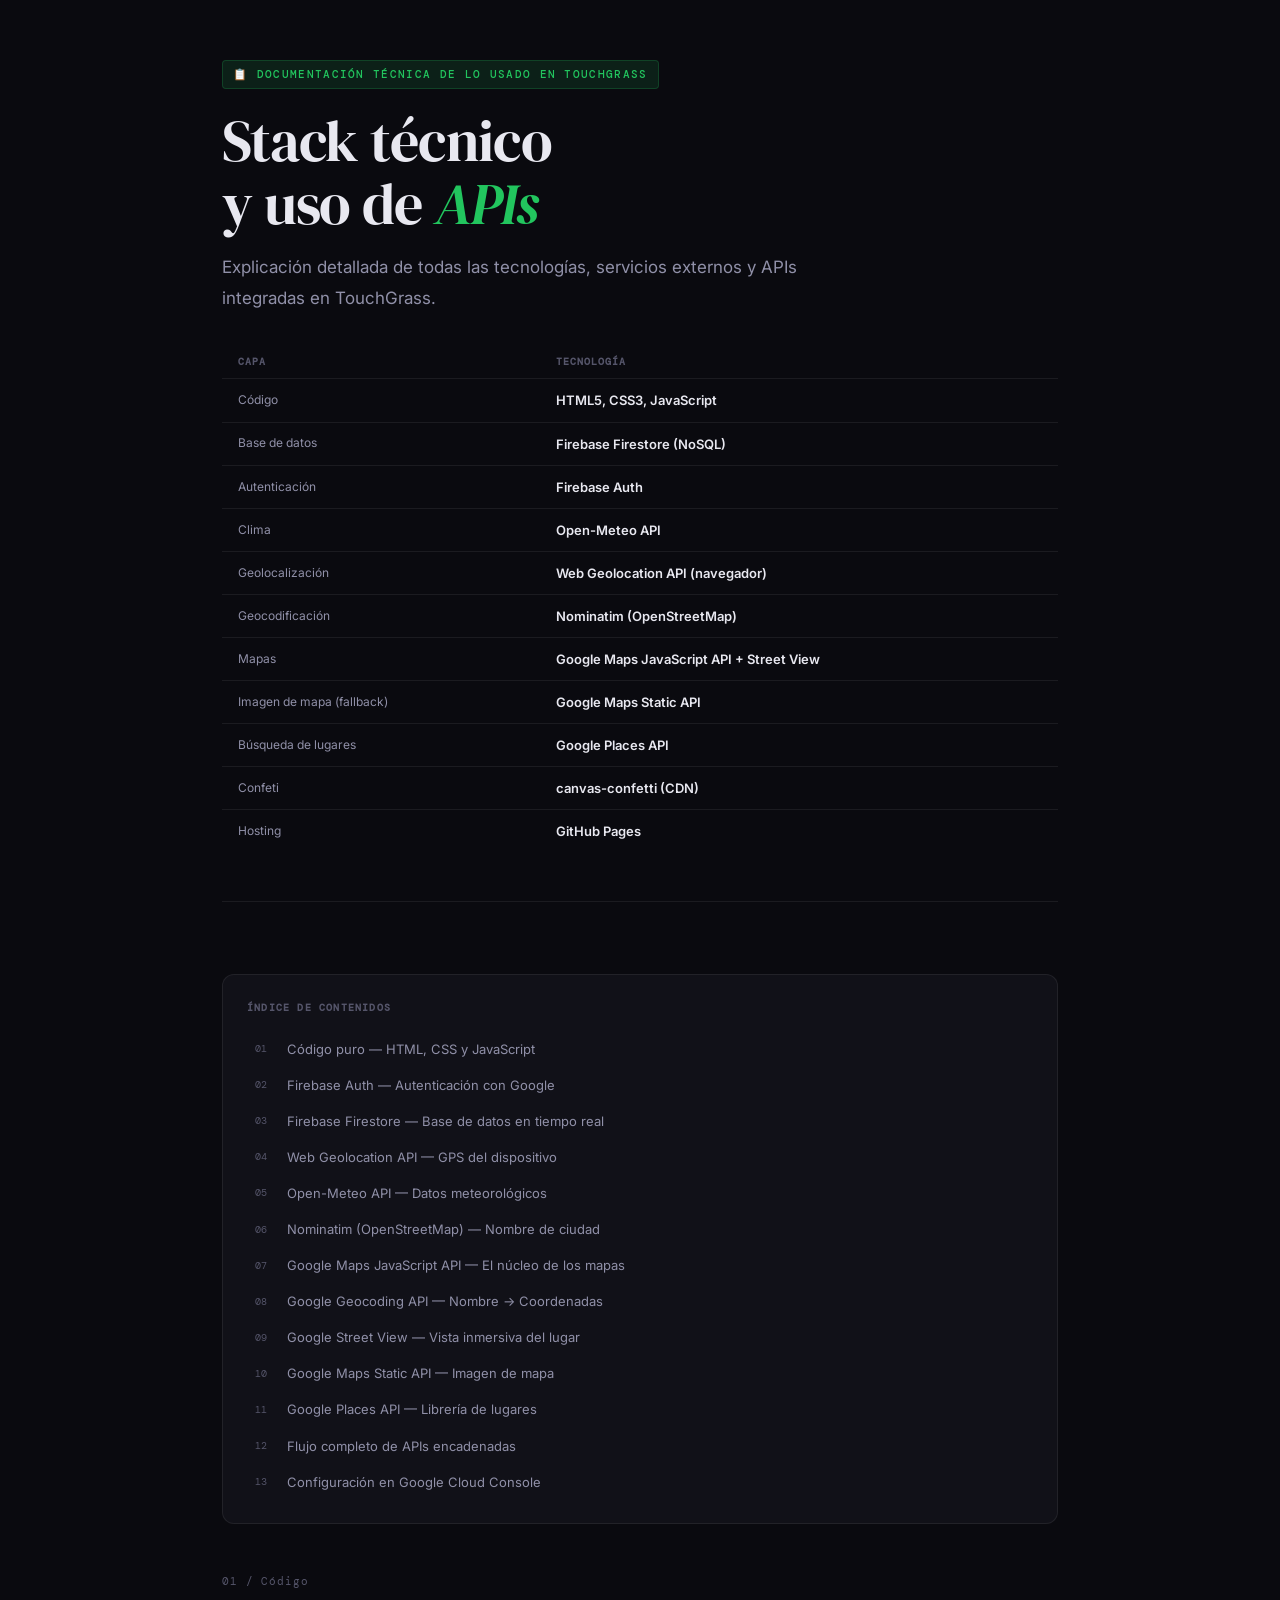
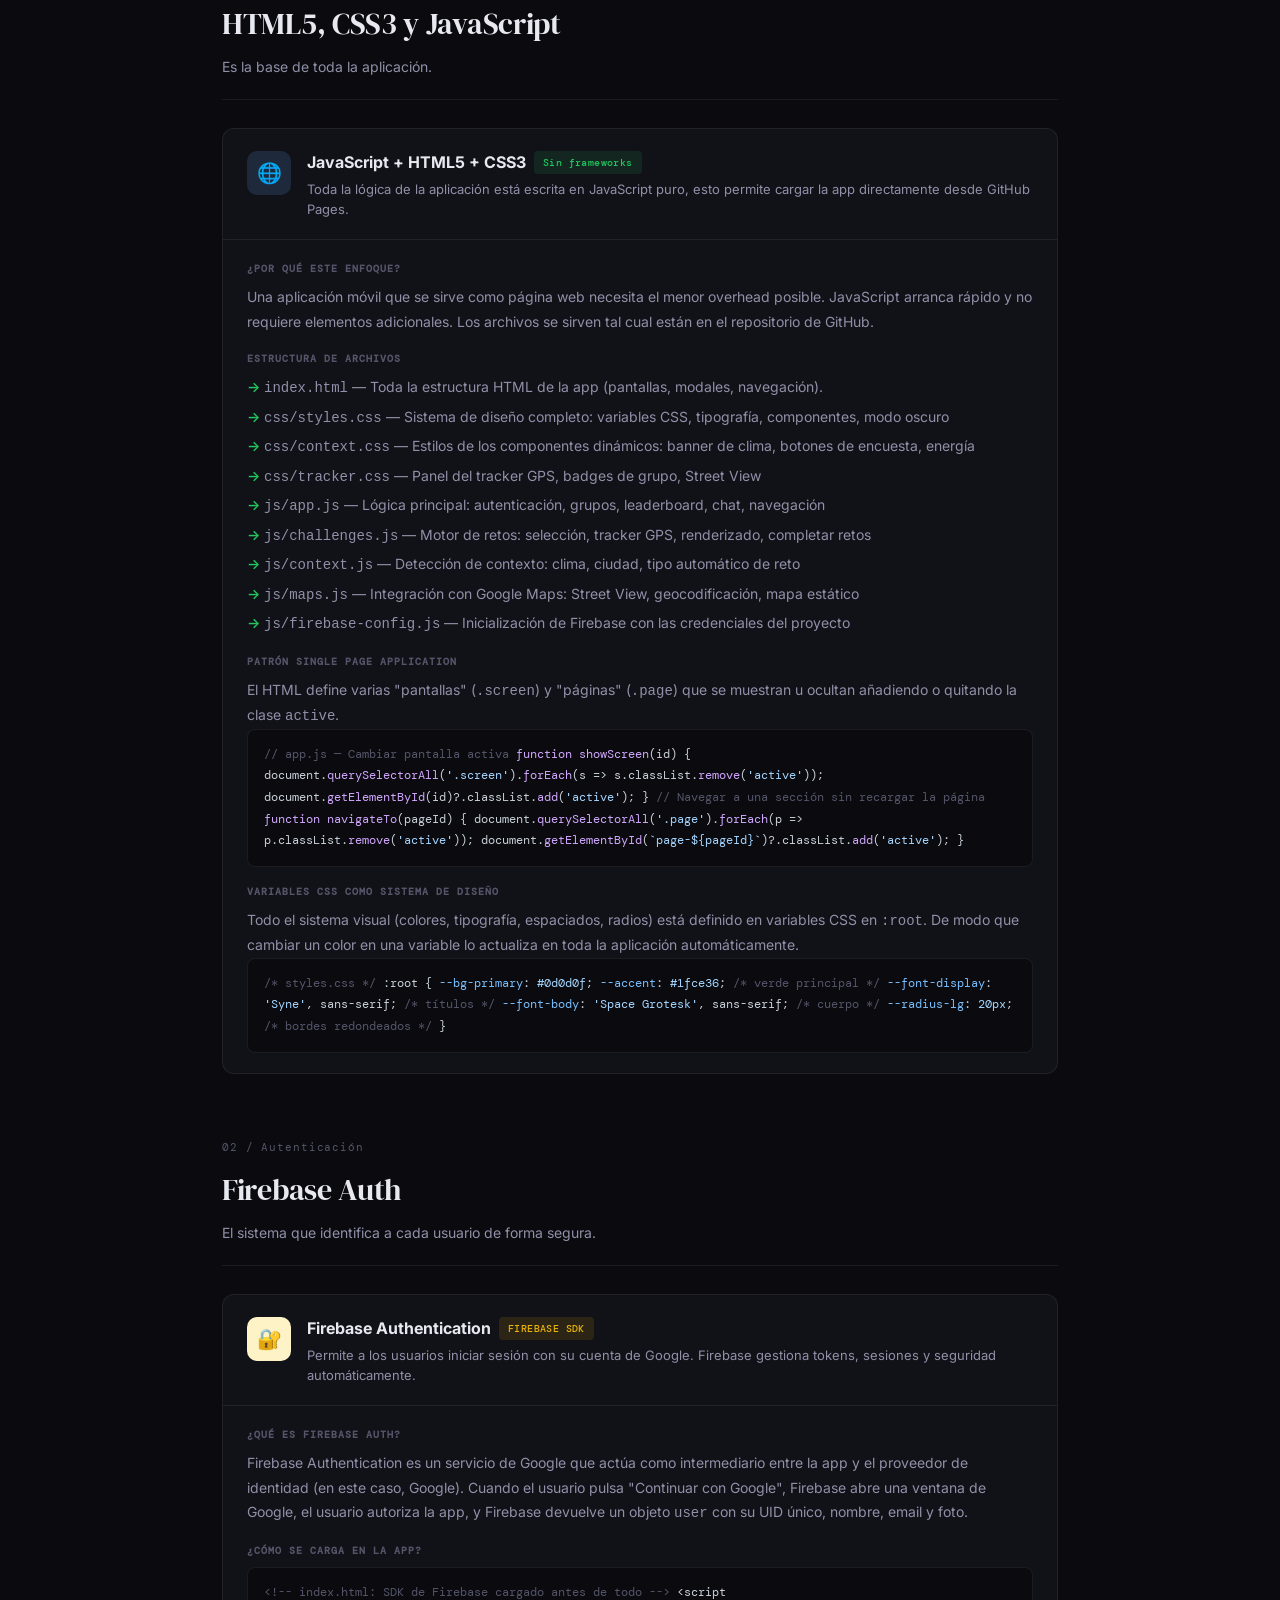
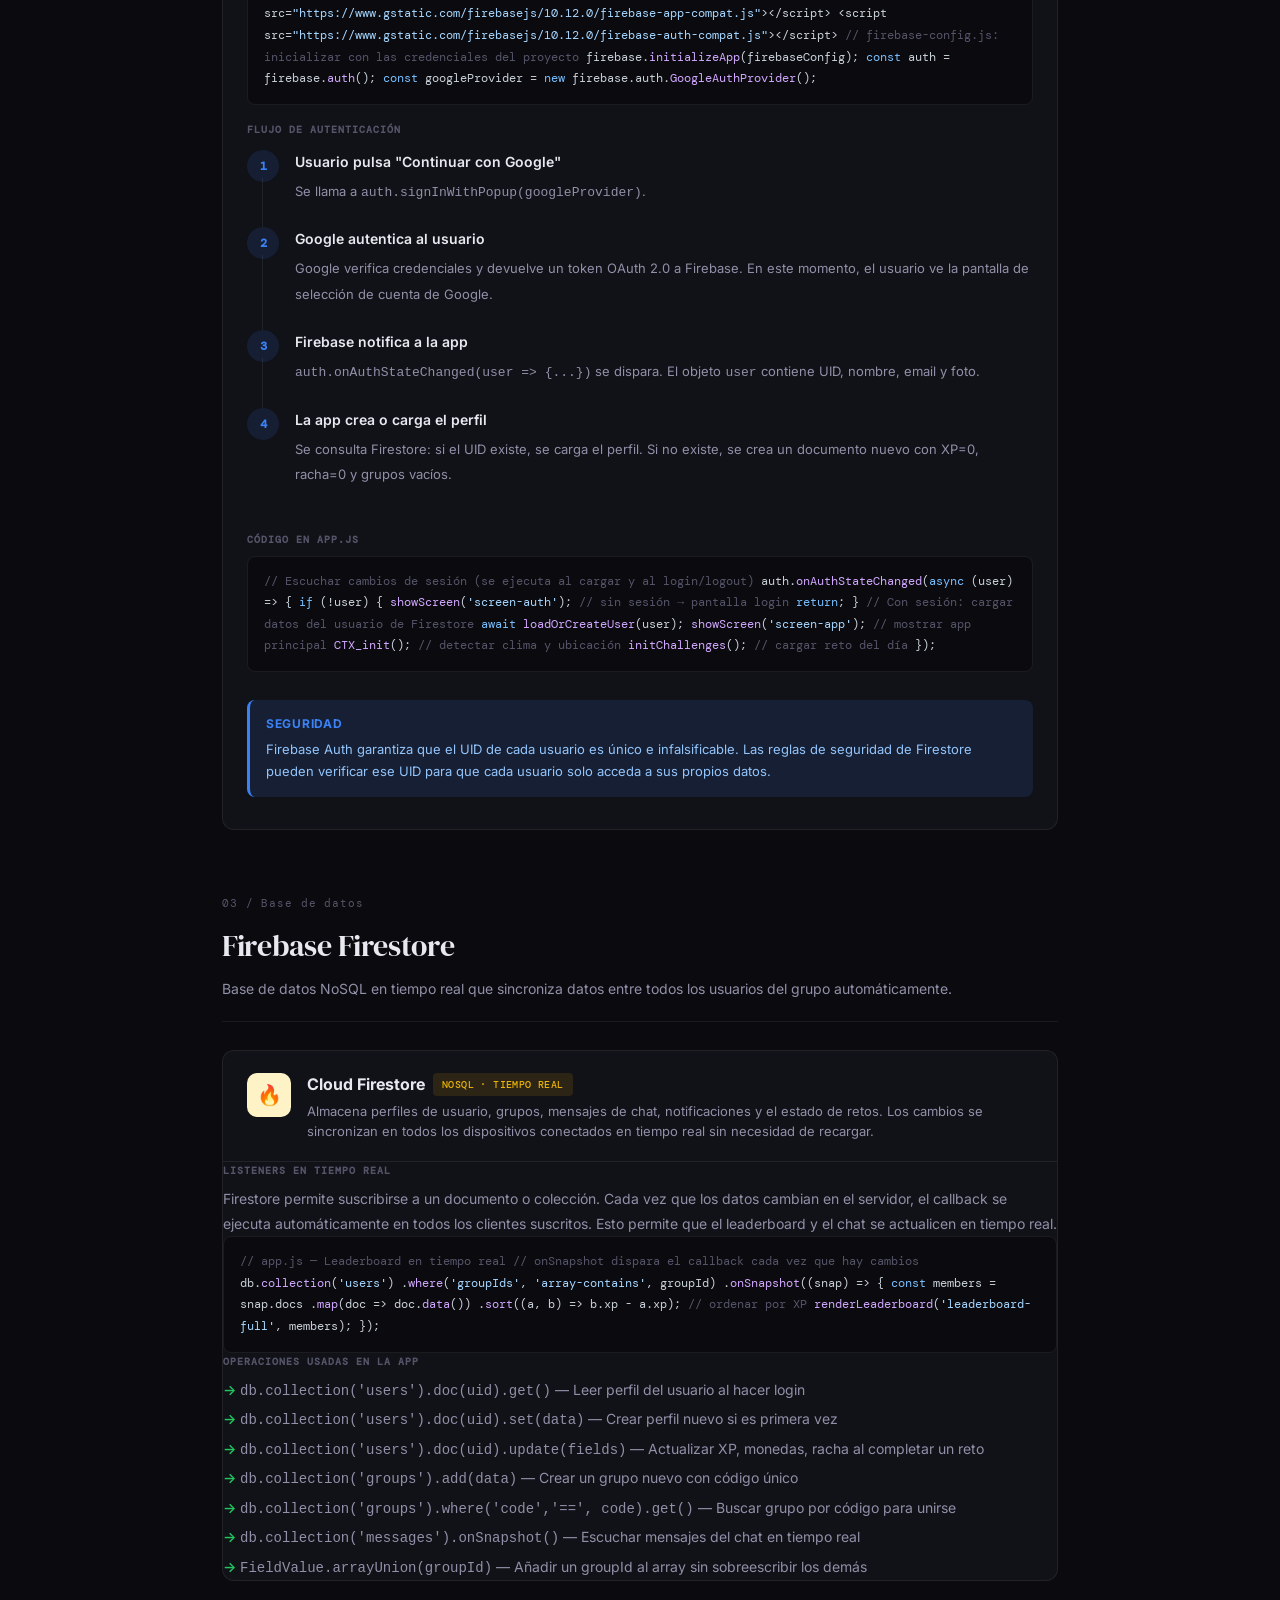
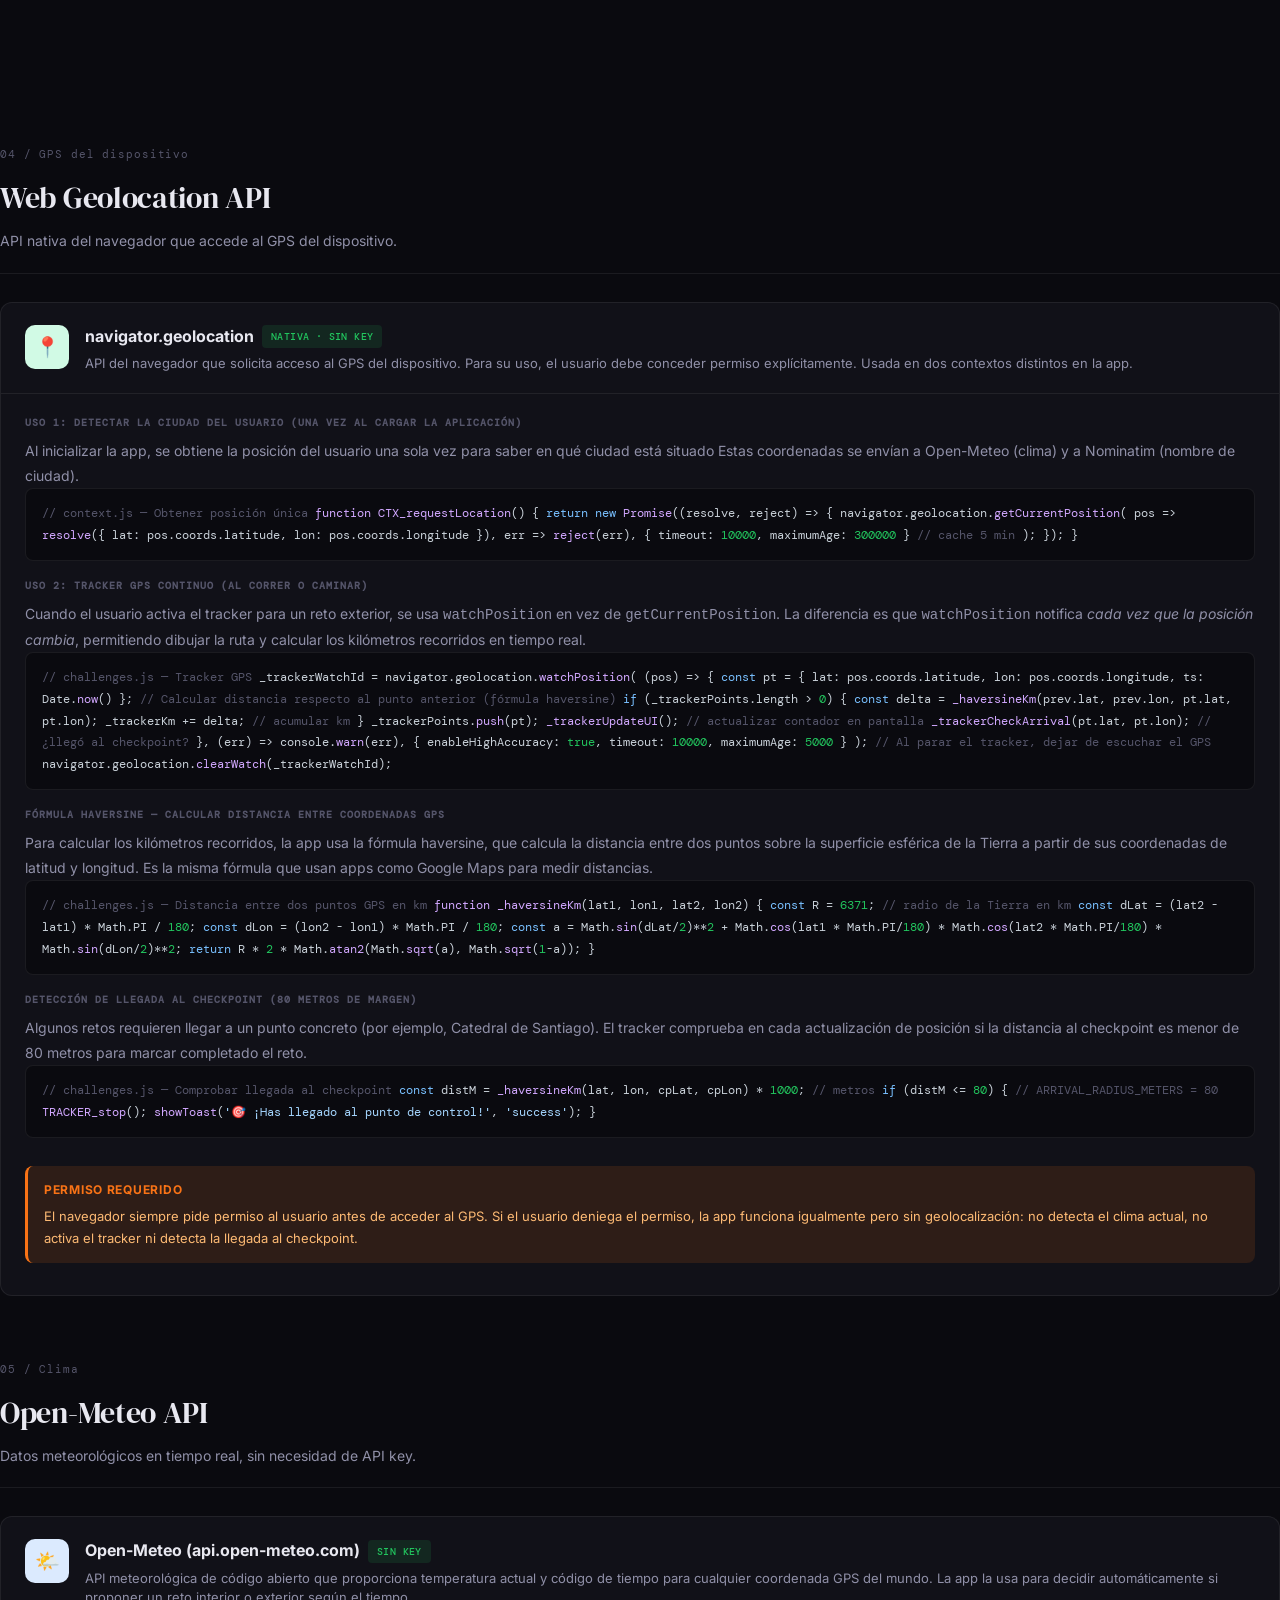
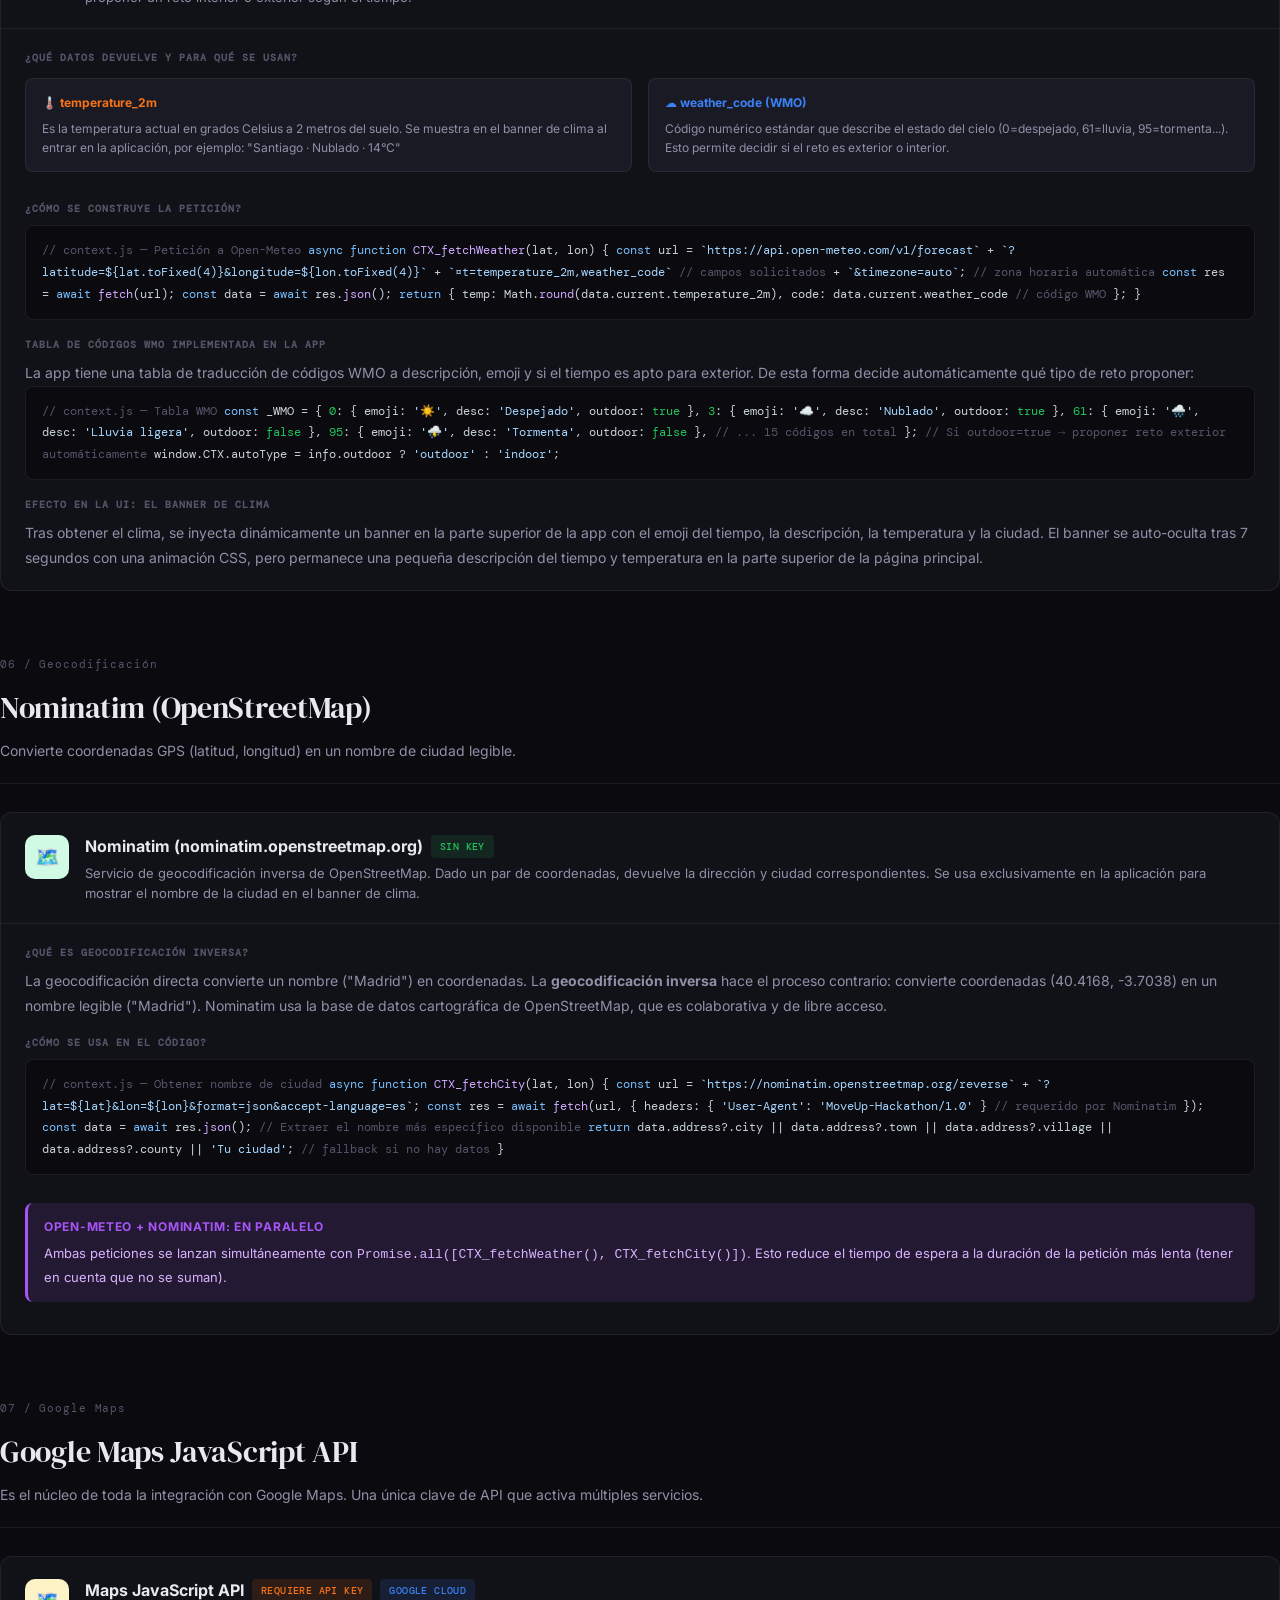
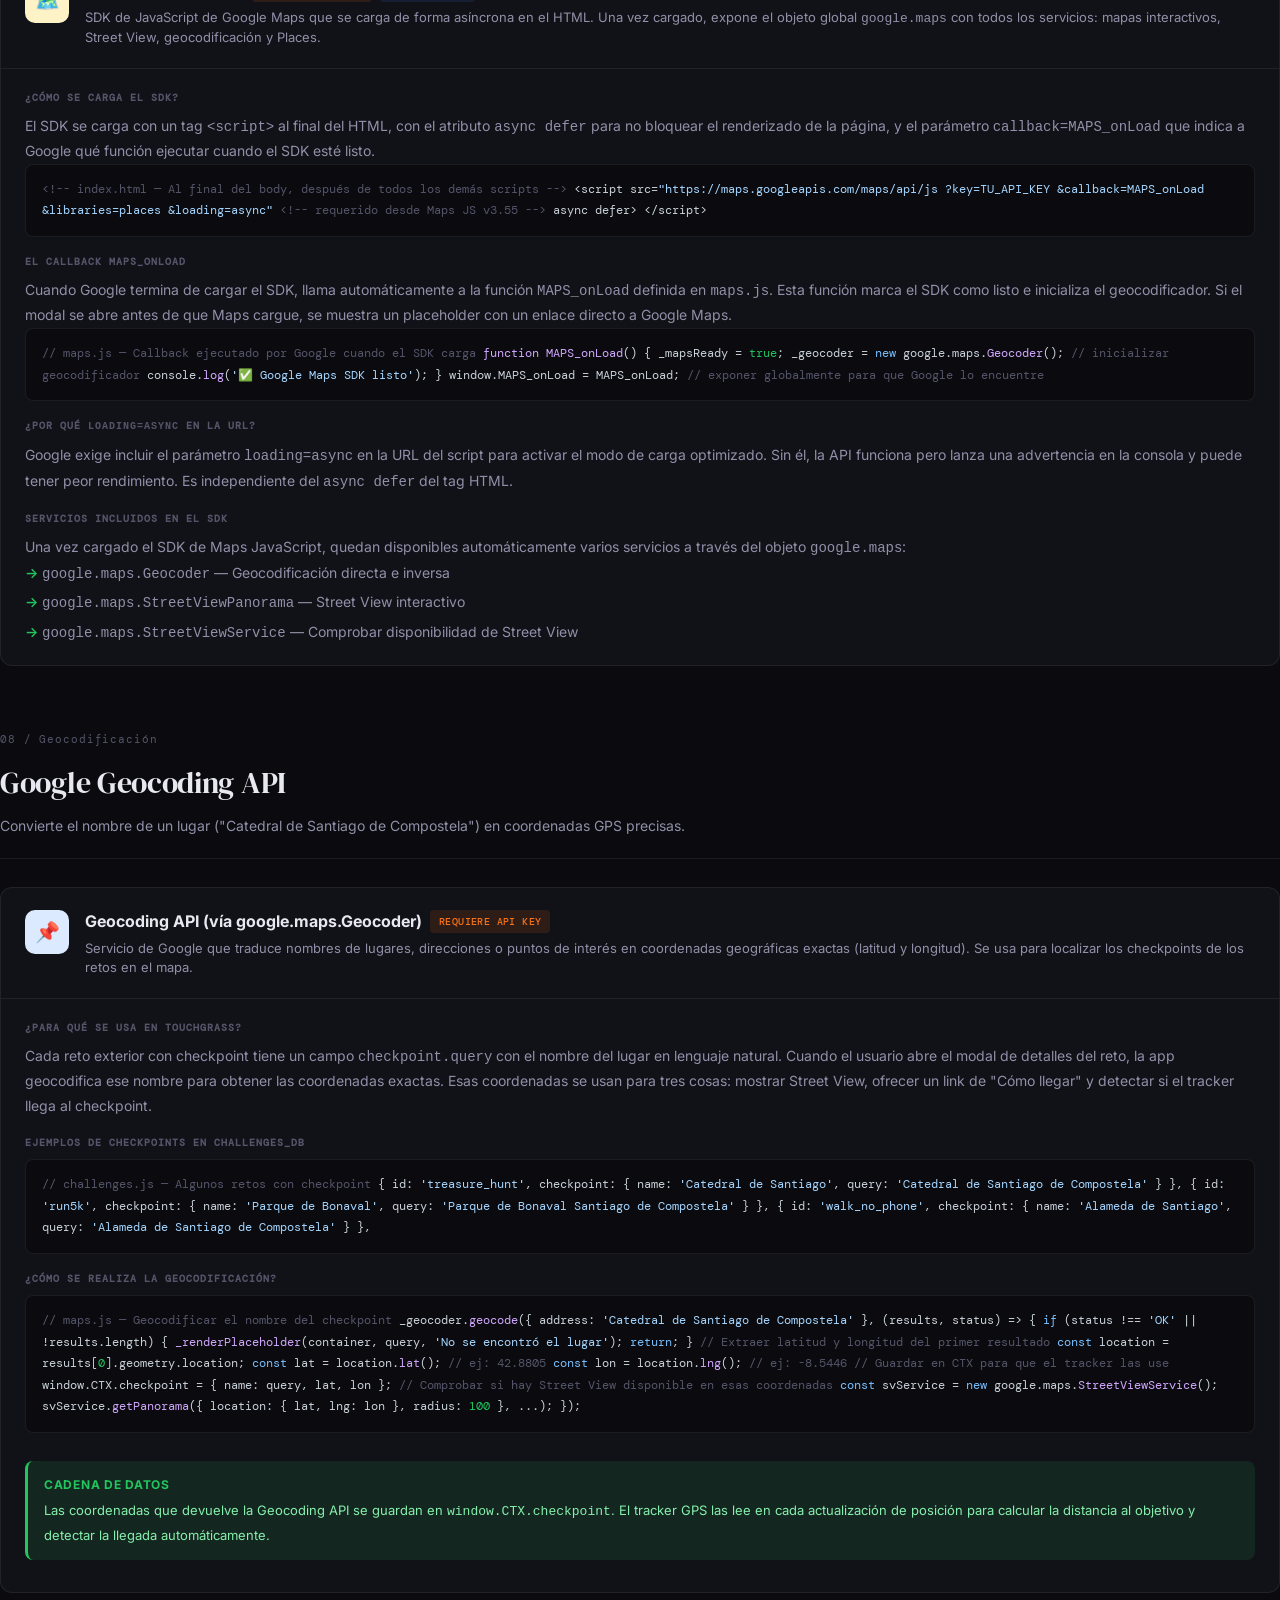
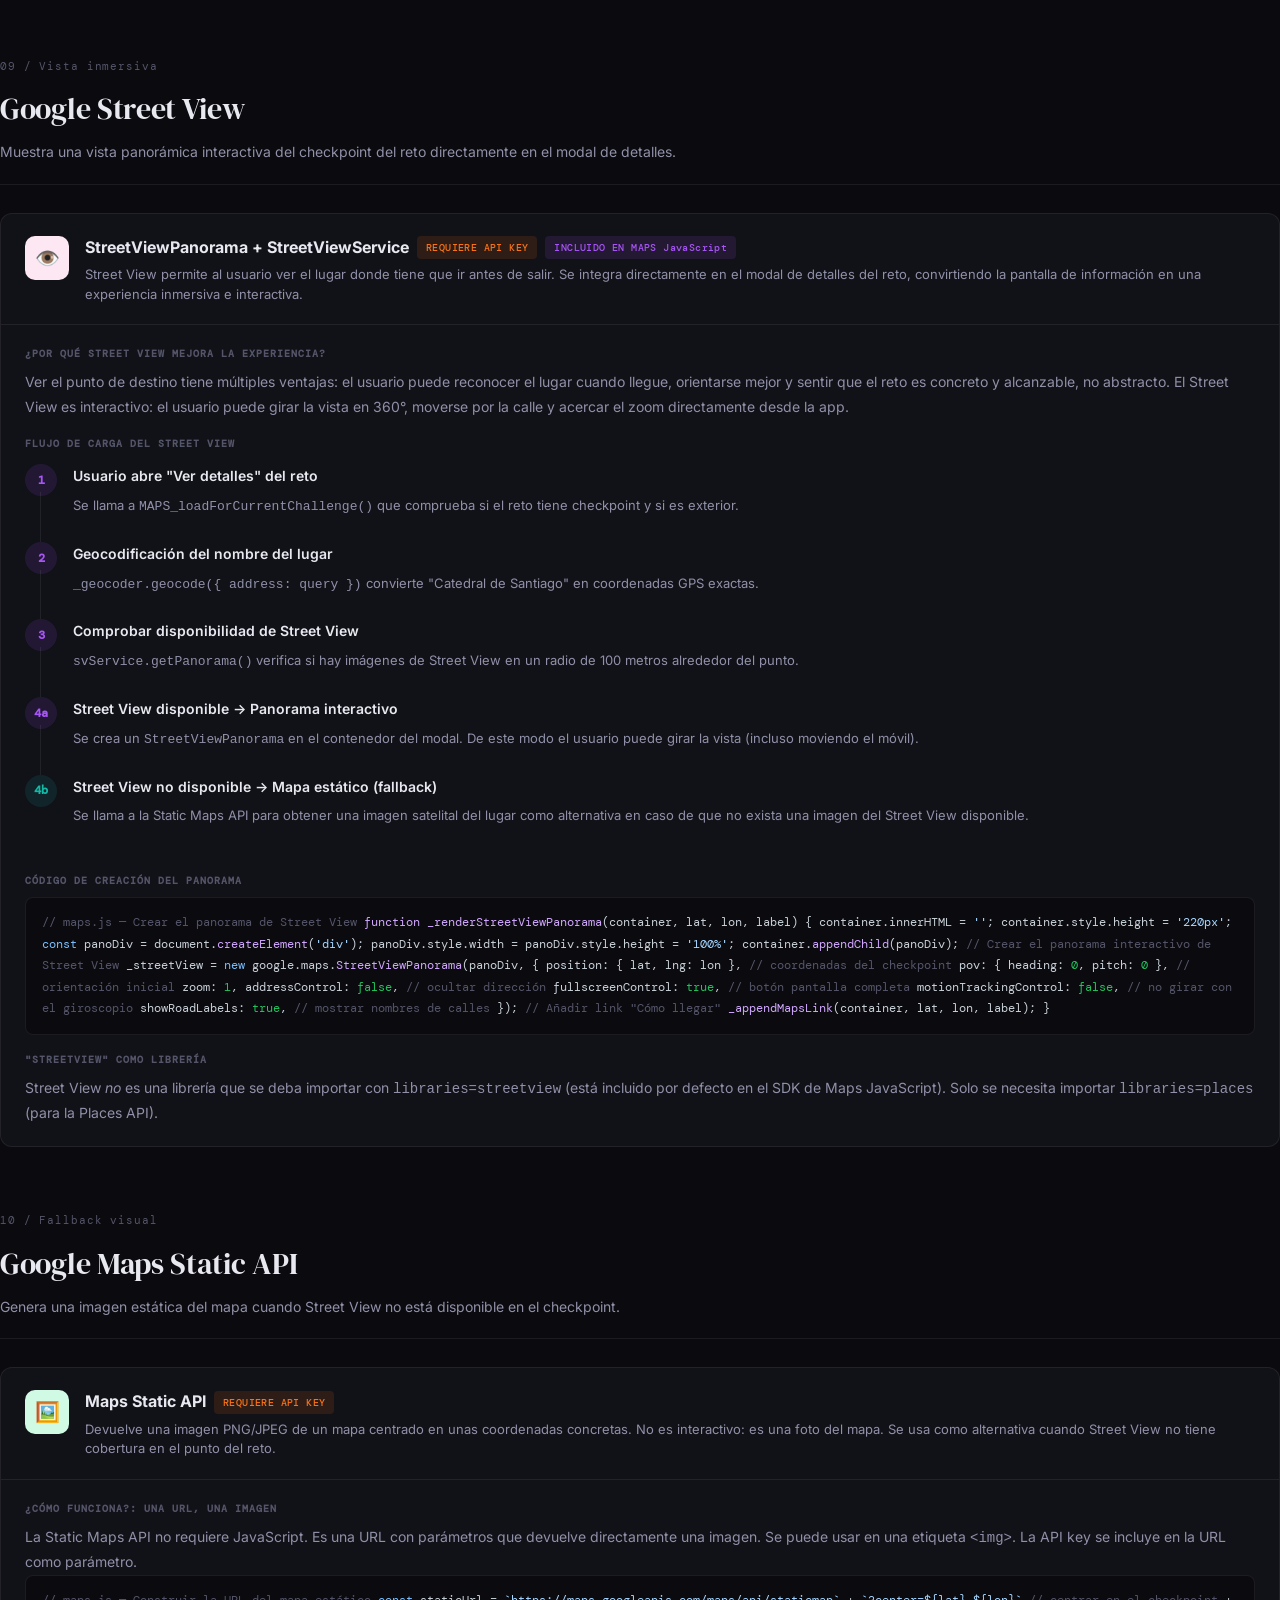
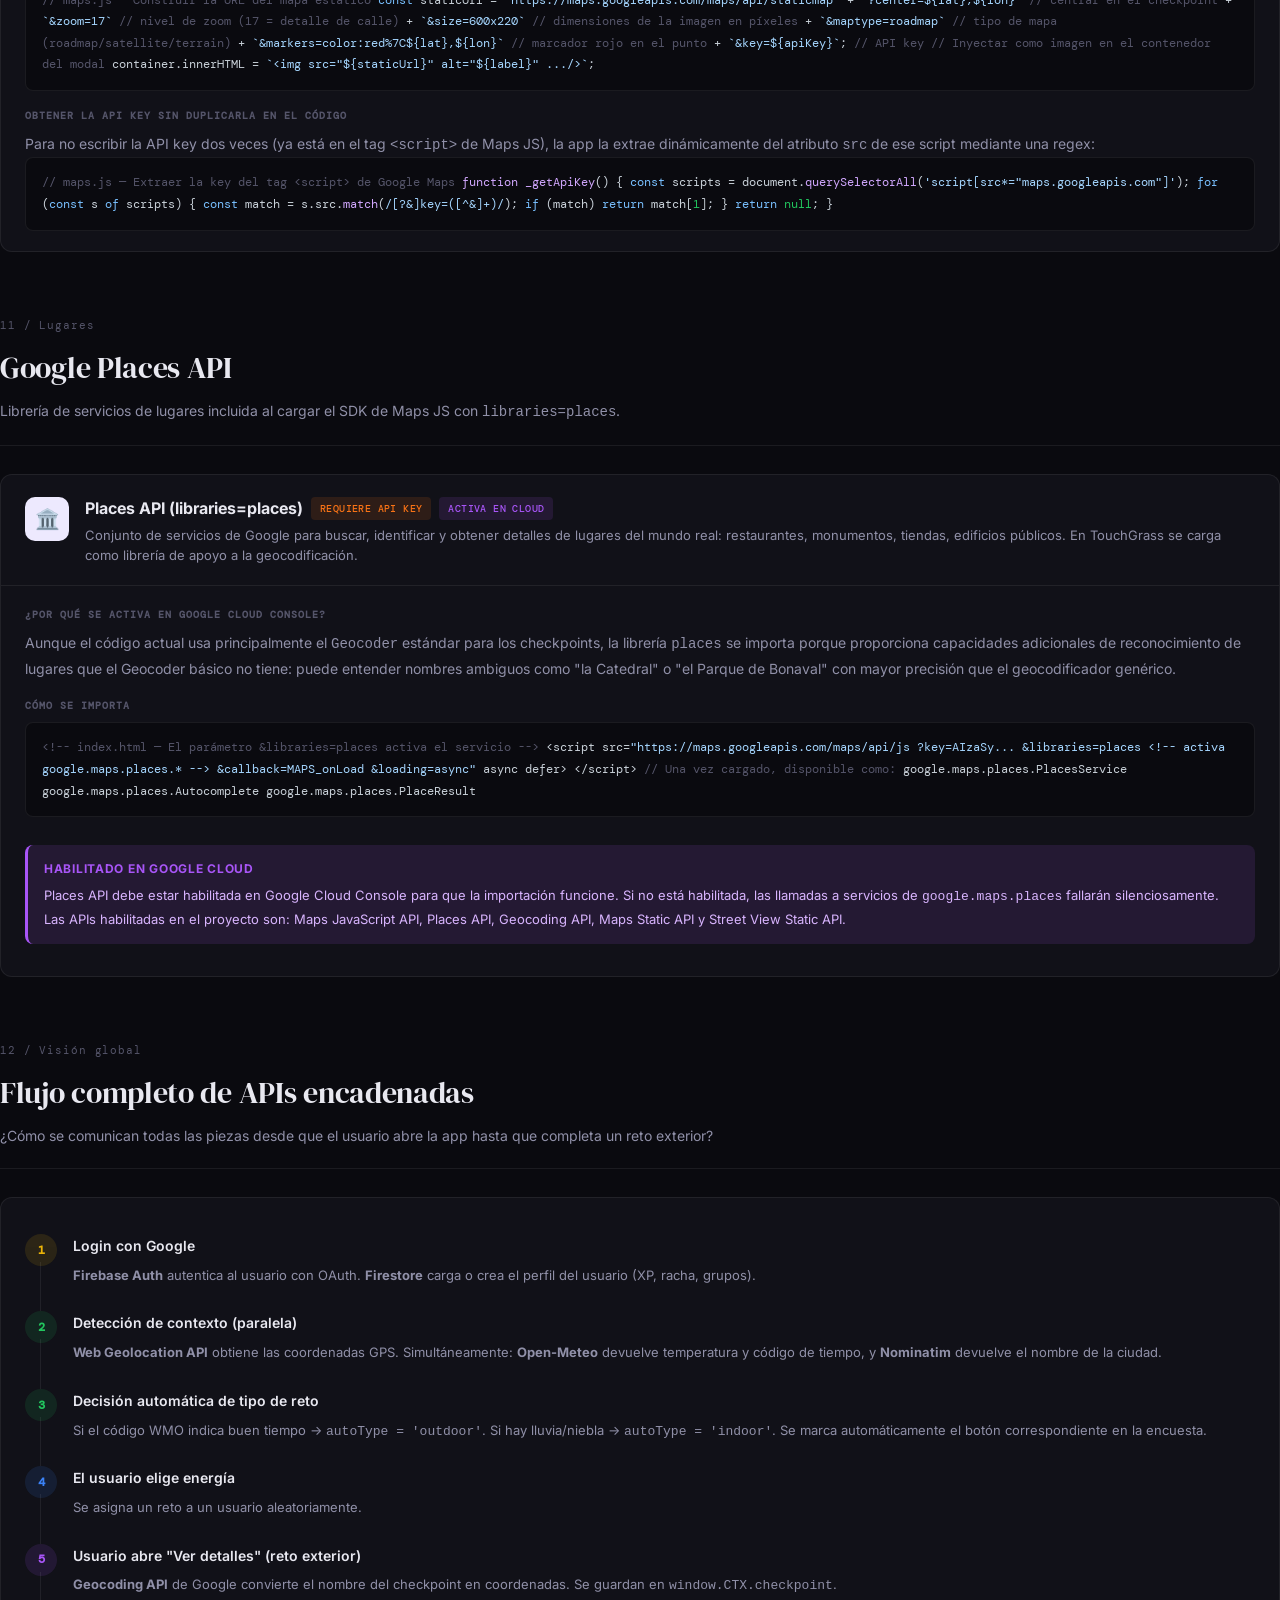
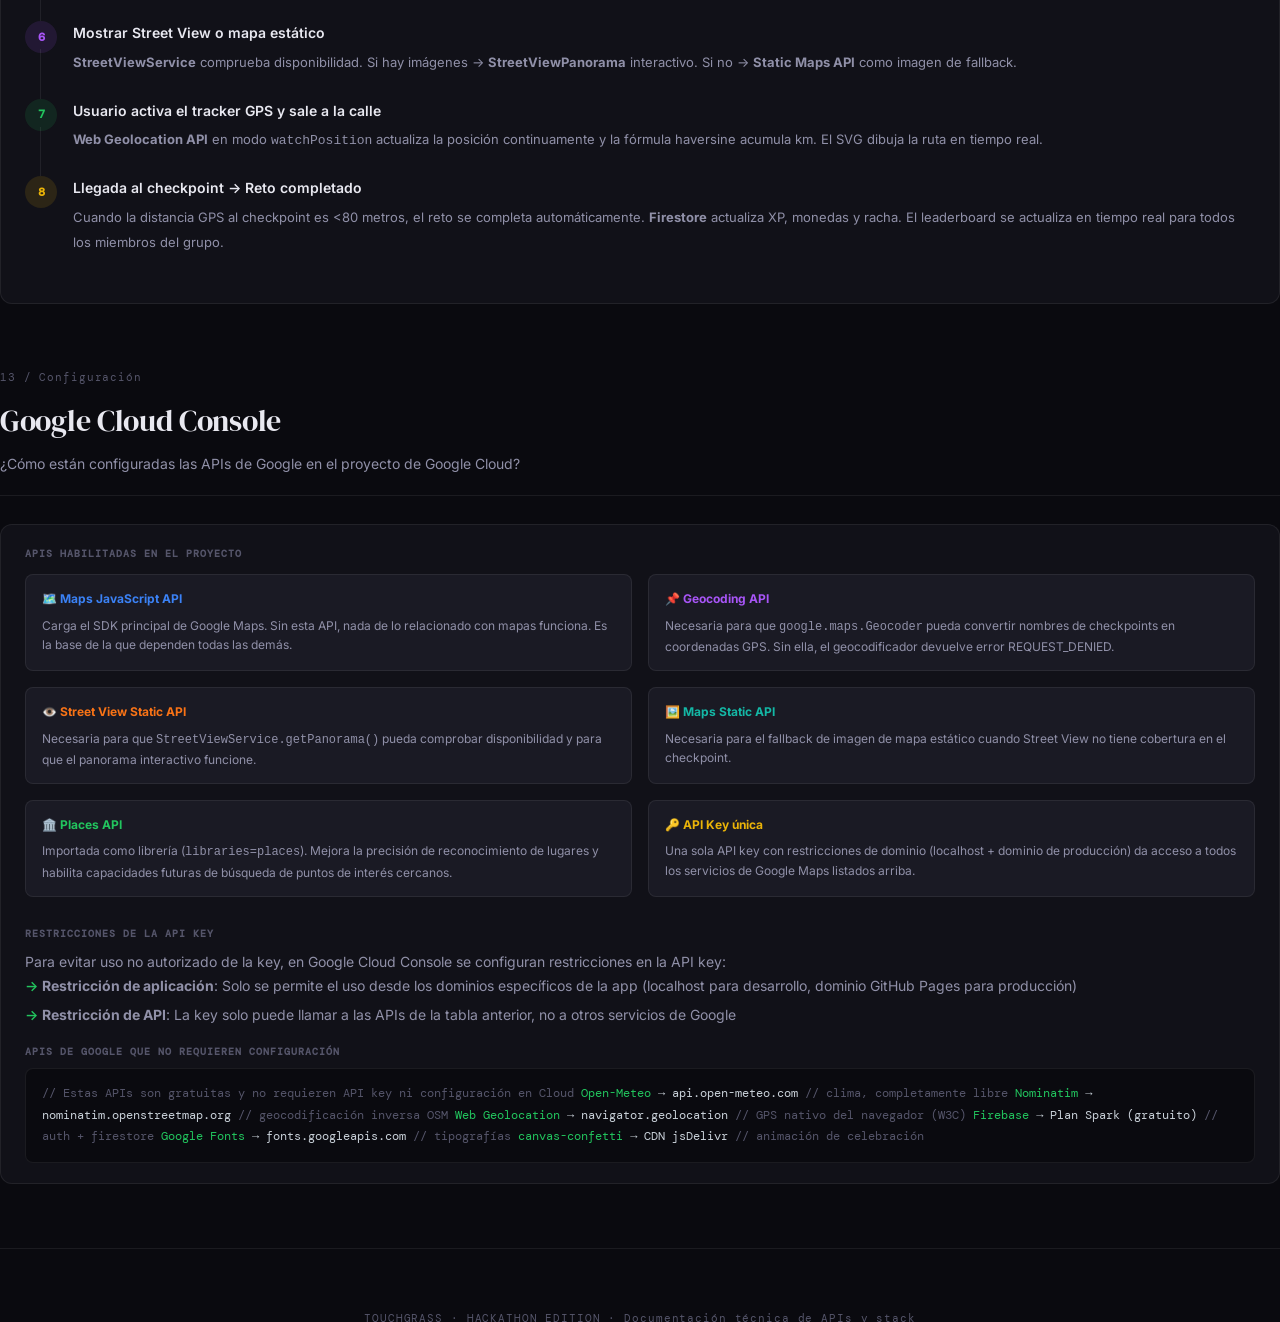
==== commit 22c9eb8b: "Mejora del contenido" ====
--- a/TouchGrass_APIs_Explicacion.html
+++ b/TouchGrass_APIs_Explicacion.html
@@ -447,11 +447,10 @@
 
   <!-- ══ COVER ══ -->
   <div class="cover">
-    <div class="cover-tag">📋 Documentación técnica · TouchGrass</div>
+    <div class="cover-tag">📋 Documentación técnica de lo usado en TouchGrass</div>
     <h1>Stack técnico<br>y uso de <em>APIs</em></h1>
     <p class="cover-desc">
-      Explicación detallada de todas las tecnologías, servicios externos y APIs integradas en TouchGrass:
-      qué son, para qué sirven, cómo se cargan, cómo fluyen los datos y dónde aparecen en el código.
+      Explicación detallada de todas las tecnologías, servicios externos y APIs integradas en TouchGrass.
     </p>
 
     <table class="stack-table">
@@ -459,69 +458,52 @@
         <tr>
           <th>Capa</th>
           <th>Tecnología</th>
-          <th>Coste / Auth</th>
         </tr>
       </thead>
       <tbody>
         <tr>
-          <td class="layer">Frontend</td>
-          <td class="tech">HTML5 · CSS3 · JavaScript (Vanilla ES2022)</td>
-          <td><span class="stack-tag tag-free">GRATIS</span></td>
+          <td class="layer">Código</td>
+          <td class="tech">HTML5, CSS3, JavaScript</td>
         </tr>
         <tr>
           <td class="layer">Base de datos</td>
           <td class="tech">Firebase Firestore (NoSQL)</td>
-          <td><span class="stack-tag tag-firebase">PLAN FREE</span></td>
         </tr>
         <tr>
           <td class="layer">Autenticación</td>
-          <td class="tech">Firebase Auth — Google OAuth 2.0</td>
-          <td><span class="stack-tag tag-firebase">PLAN FREE</span></td>
+          <td class="tech">Firebase Auth</td>
         </tr>
         <tr>
           <td class="layer">Clima</td>
           <td class="tech">Open-Meteo API</td>
-          <td><span class="stack-tag tag-free">GRATIS · SIN KEY</span></td>
         </tr>
         <tr>
           <td class="layer">Geolocalización</td>
           <td class="tech">Web Geolocation API (navegador)</td>
-          <td><span class="stack-tag tag-free">GRATIS · NATIVA</span></td>
         </tr>
         <tr>
-          <td class="layer">Geocodificación inversa</td>
-          <td class="tech">Nominatim / OpenStreetMap</td>
-          <td><span class="stack-tag tag-free">GRATIS · SIN KEY</span></td>
+          <td class="layer">Geocodificación</td>
+          <td class="tech">Nominatim (OpenStreetMap)</td>
         </tr>
         <tr>
-          <td class="layer">Mapas + Street View</td>
-          <td class="tech">Google Maps JavaScript API</td>
-          <td><span class="stack-tag tag-key">API KEY</span></td>
+          <td class="layer">Mapas</td>
+          <td class="tech">Google Maps JavaScript API + Street View</td>
         </tr>
         <tr>
           <td class="layer">Imagen de mapa (fallback)</td>
           <td class="tech">Google Maps Static API</td>
-          <td><span class="stack-tag tag-key">API KEY</span></td>
         </tr>
         <tr>
           <td class="layer">Búsqueda de lugares</td>
           <td class="tech">Google Places API</td>
-          <td><span class="stack-tag tag-key">API KEY</span></td>
         </tr>
         <tr>
-          <td class="layer">Confeti animado</td>
+          <td class="layer">Confeti</td>
           <td class="tech">canvas-confetti (CDN)</td>
-          <td><span class="stack-tag tag-free">GRATIS</span></td>
-        </tr>
-        <tr>
-          <td class="layer">Tipografía</td>
-          <td class="tech">Google Fonts (Syne + Space Grotesk)</td>
-          <td><span class="stack-tag tag-free">GRATIS</span></td>
         </tr>
         <tr>
           <td class="layer">Hosting</td>
           <td class="tech">GitHub Pages</td>
-          <td><span class="stack-tag tag-free">GRATIS</span></td>
         </tr>
       </tbody>
     </table>
@@ -531,16 +513,16 @@
   <div class="toc">
     <h3>Índice de contenidos</h3>
     <ol>
-      <li><a href="#s1"><span class="toc-num">01</span> Frontend puro — HTML, CSS y JavaScript</a></li>
+      <li><a href="#s1"><span class="toc-num">01</span> Código puro — HTML, CSS y JavaScript</a></li>
       <li><a href="#s2"><span class="toc-num">02</span> Firebase Auth — Autenticación con Google</a></li>
       <li><a href="#s3"><span class="toc-num">03</span> Firebase Firestore — Base de datos en tiempo real</a></li>
       <li><a href="#s4"><span class="toc-num">04</span> Web Geolocation API — GPS del dispositivo</a></li>
       <li><a href="#s5"><span class="toc-num">05</span> Open-Meteo API — Datos meteorológicos</a></li>
-      <li><a href="#s6"><span class="toc-num">06</span> Nominatim / OpenStreetMap — Nombre de ciudad</a></li>
+      <li><a href="#s6"><span class="toc-num">06</span> Nominatim (OpenStreetMap) — Nombre de ciudad</a></li>
       <li><a href="#s7"><span class="toc-num">07</span> Google Maps JavaScript API — El núcleo de los mapas</a></li>
       <li><a href="#s8"><span class="toc-num">08</span> Google Geocoding API — Nombre → Coordenadas</a></li>
       <li><a href="#s9"><span class="toc-num">09</span> Google Street View — Vista inmersiva del lugar</a></li>
-      <li><a href="#s10"><span class="toc-num">10</span> Google Maps Static API — Imagen de mapa (fallback)</a></li>
+      <li><a href="#s10"><span class="toc-num">10</span> Google Maps Static API — Imagen de mapa</a></li>
       <li><a href="#s11"><span class="toc-num">11</span> Google Places API — Librería de lugares</a></li>
       <li><a href="#s12"><span class="toc-num">12</span> Flujo completo de APIs encadenadas</a></li>
       <li><a href="#s13"><span class="toc-num">13</span> Configuración en Google Cloud Console</a></li>
@@ -552,42 +534,42 @@
        SECCIÓN 1 — FRONTEND
   ══════════════════════════════════ -->
   <div class="section" id="s1">
-    <div class="section-num">01 / Frontend</div>
+    <div class="section-num">01 / Código</div>
     <h2>HTML5, CSS3 y JavaScript</h2>
-    <p class="section-subtitle">La base de toda la aplicación. Sin frameworks, sin compiladores. Solo el navegador.</p>
+    <p class="section-subtitle">Es la base de toda la aplicación.</p>
 
     <div class="api-card">
       <div class="api-card-header">
         <div class="api-icon" style="background:#1e293b;">🌐</div>
         <div class="api-card-header-text">
-          <div class="api-name">Vanilla JavaScript ES2022 + HTML5 + CSS3
+          <div class="api-name"> JavaScript + HTML5 + CSS3
             <span class="pill" style="background:var(--green-dim);color:var(--green);">Sin frameworks</span>
           </div>
-          <div class="api-desc-short">Toda la lógica de la aplicación está escrita en JavaScript puro, sin React, Vue ni Angular. Esto permite cargar la app directamente desde GitHub Pages sin ningún proceso de build.</div>
+          <div class="api-desc-short">Toda la lógica de la aplicación está escrita en JavaScript puro, esto permite cargar la app directamente desde GitHub Pages.</div>
         </div>
       </div>
       <div class="api-card-body">
         <div class="api-block">
-          <h4>Por qué este enfoque</h4>
-          <p>Una aplicación móvil-first que se sirve como página web estática necesita el menor overhead posible. Vanilla JS arranca en milisegundos y no requiere Node.js, npm ni Webpack. Los archivos se sirven tal cual están en el repositorio de GitHub.</p>
+          <h4>¿Por qué este enfoque?</h4>
+          <p>Una aplicación móvil que se sirve como página web necesita el menor overhead posible. JavaScript arranca rápido y no requiere elementos adicionales. Los archivos se sirven tal cual están en el repositorio de GitHub.</p>
         </div>
         <div class="api-block">
           <h4>Estructura de archivos</h4>
           <ul>
-            <li><code>index.html</code> — Toda la estructura HTML de la app (pantallas, modales, navegación). Una sola página (SPA manual)</li>
-            <li><code>css/styles.css</code> — Sistema de diseño completo: variables CSS, tipografía, componentes, dark mode nativo</li>
+            <li><code>index.html</code> — Toda la estructura HTML de la app (pantallas, modales, navegación).</li>
+            <li><code>css/styles.css</code> — Sistema de diseño completo: variables CSS, tipografía, componentes, modo oscuro</li>
             <li><code>css/context.css</code> — Estilos de los componentes dinámicos: banner de clima, botones de encuesta, energía</li>
-            <li><code>css/tracker.css</code> — Panel del tracker GPS, placeholder, badges de grupo, Street View</li>
+            <li><code>css/tracker.css</code> — Panel del tracker GPS, badges de grupo, Street View</li>
             <li><code>js/app.js</code> — Lógica principal: autenticación, grupos, leaderboard, chat, navegación</li>
-            <li><code>js/challenges.js</code> — Motor de retos: selección, tracker GPS, renderizado, completar</li>
+            <li><code>js/challenges.js</code> — Motor de retos: selección, tracker GPS, renderizado, completar retos</li>
             <li><code>js/context.js</code> — Detección de contexto: clima, ciudad, tipo automático de reto</li>
             <li><code>js/maps.js</code> — Integración con Google Maps: Street View, geocodificación, mapa estático</li>
             <li><code>js/firebase-config.js</code> — Inicialización de Firebase con las credenciales del proyecto</li>
           </ul>
         </div>
         <div class="api-block">
-          <h4>Patrón SPA (Single Page Application)</h4>
-          <p>El HTML define varias "pantallas" (<code>.screen</code>) y "páginas" (<code>.page</code>) que se muestran u ocultan añadiendo/quitando la clase <code>active</code>. Nunca hay recarga de página. La navegación es instantánea.</p>
+          <h4>Patrón Single Page Application</h4>
+          <p>El HTML define varias "pantallas" (<code>.screen</code>) y "páginas" (<code>.page</code>) que se muestran u ocultan añadiendo o quitando la clase <code>active</code>.</p>
           <div class="code-block">
 <span class="c-comment">// app.js — Cambiar pantalla activa</span>
 <span class="c-fn">function</span> <span class="c-fn">showScreen</span>(id) {
@@ -603,7 +585,7 @@
         </div>
         <div class="api-block">
           <h4>Variables CSS como sistema de diseño</h4>
-          <p>Todo el sistema visual (colores, tipografía, espaciados, radios) está definido en variables CSS en <code>:root</code>. Cambiar un color en una variable lo actualiza en toda la aplicación automáticamente.</p>
+          <p>Todo el sistema visual (colores, tipografía, espaciados, radios) está definido en variables CSS en <code>:root</code>. De modo que cambiar un color en una variable lo actualiza en toda la aplicación automáticamente.</p>
           <div class="code-block">
 <span class="c-comment">/* styles.css */</span>
 :root {
@@ -624,8 +606,8 @@
   ══════════════════════════════════ -->
   <div class="section" id="s2">
     <div class="section-num">02 / Autenticación</div>
-    <h2>Firebase Auth — Google OAuth</h2>
-    <p class="section-subtitle">El sistema que identifica a cada usuario de forma segura, sin contraseñas.</p>
+    <h2>Firebase Auth</h2>
+    <p class="section-subtitle">El sistema que identifica a cada usuario de forma segura.</p>
 
     <div class="api-card">
       <div class="api-card-header">
@@ -634,16 +616,16 @@
           <div class="api-name">Firebase Authentication
             <span class="pill" style="background:var(--yellow-dim);color:var(--yellow);">FIREBASE SDK</span>
           </div>
-          <div class="api-desc-short">Permite a los usuarios iniciar sesión con su cuenta de Google con un solo clic. Firebase gestiona tokens, sesiones y seguridad automáticamente.</div>
+          <div class="api-desc-short">Permite a los usuarios iniciar sesión con su cuenta de Google. Firebase gestiona tokens, sesiones y seguridad automáticamente.</div>
         </div>
       </div>
       <div class="api-card-body">
         <div class="api-block">
-          <h4>Qué es Firebase Auth</h4>
-          <p>Firebase Authentication es un servicio de Google que actúa como intermediario entre la app y el proveedor de identidad (en este caso, Google). Cuando el usuario pulsa "Continuar con Google", Firebase abre un popup seguro de Google, el usuario autoriza la app, y Firebase devuelve un objeto <code>user</code> con su UID único, nombre, email y foto. La app <em>nunca</em> maneja contraseñas.</p>
-        </div>
-        <div class="api-block">
-          <h4>Cómo se carga en la app</h4>
+          <h4>¿Qué es Firebase Auth?</h4>
+          <p>Firebase Authentication es un servicio de Google que actúa como intermediario entre la app y el proveedor de identidad (en este caso, Google). Cuando el usuario pulsa "Continuar con Google", Firebase abre una ventana de Google, el usuario autoriza la app, y Firebase devuelve un objeto <code>user</code> con su UID único, nombre, email y foto.</p>
+        </div>
+        <div class="api-block">
+          <h4>¿Cómo se carga en la app?</h4>
           <div class="code-block">
 <span class="c-comment">&lt;!-- index.html: SDK de Firebase cargado antes de todo --&gt;</span>
 &lt;script src=<span class="c-str">"https://www.gstatic.com/firebasejs/10.12.0/firebase-app-compat.js"</span>&gt;&lt;/script&gt;
@@ -661,14 +643,14 @@
               <div class="flow-dot" style="background:var(--blue-dim);color:var(--blue);">1</div>
               <div class="flow-content">
                 <strong>Usuario pulsa "Continuar con Google"</strong>
-                <span>Se llama a <code>auth.signInWithPopup(googleProvider)</code>. Firebase abre el popup de Google de forma segura.</span>
+                <span>Se llama a <code>auth.signInWithPopup(googleProvider)</code>.</span>
               </div>
             </div>
             <div class="flow-step">
               <div class="flow-dot" style="background:var(--blue-dim);color:var(--blue);">2</div>
               <div class="flow-content">
                 <strong>Google autentica al usuario</strong>
-                <span>Google verifica credenciales y devuelve un token OAuth 2.0 a Firebase. El usuario ve la pantalla de selección de cuenta de Google.</span>
+                <span>Google verifica credenciales y devuelve un token OAuth 2.0 a Firebase. En este momento, el usuario ve la pantalla de selección de cuenta de Google.</span>
               </div>
             </div>
             <div class="flow-step">
@@ -682,7 +664,7 @@
               <div class="flow-dot" style="background:var(--blue-dim);color:var(--blue);">4</div>
               <div class="flow-content">
                 <strong>La app crea o carga el perfil</strong>
-                <span>Se consulta Firestore: si el UID existe, se carga el perfil. Si no existe, se crea un documento nuevo con XP=0, racha=0, grupos vacíos.</span>
+                <span>Se consulta Firestore: si el UID existe, se carga el perfil. Si no existe, se crea un documento nuevo con XP=0, racha=0 y grupos vacíos.</span>
               </div>
             </div>
           </div>
@@ -730,33 +712,9 @@
           <div class="api-desc-short">Almacena perfiles de usuario, grupos, mensajes de chat, notificaciones y el estado de retos. Los cambios se sincronizan en todos los dispositivos conectados en tiempo real sin necesidad de recargar.</div>
         </div>
       </div>
-      <div class="api-card-body">
-        <div class="api-block">
-          <h4>Estructura de la base de datos</h4>
-          <div class="code-block">
-Firestore (NoSQL — colecciones de documentos)
-│
-├── users/{uid}
-│   ├── name, email, photoURL
-│   ├── xp, coins, streak
-│   ├── groupIds: [id1, id2, ...]   <span class="c-comment">← multi-grupo</span>
-│   └── completedChallenges: [...]
-│
-├── groups/{groupId}
-│   ├── name, code, ownerId
-│   └── members: [uid1, uid2, ...]
-│
-├── messages/{msgId}
-│   ├── groupId, uid, name
-│   ├── text, timestamp
-│
-└── notifications/{notifId}
-    ├── toUid, type, text
-    └── day, unread, date</div>
-        </div>
         <div class="api-block">
           <h4>Listeners en tiempo real</h4>
-          <p>Firestore permite suscribirse a un documento o colección. Cada vez que los datos cambian en el servidor, el callback se ejecuta automáticamente en todos los clientes suscritos. Esto permite que el leaderboard y el chat se actualicen en tiempo real sin polling.</p>
+          <p>Firestore permite suscribirse a un documento o colección. Cada vez que los datos cambian en el servidor, el callback se ejecuta automáticamente en todos los clientes suscritos. Esto permite que el leaderboard y el chat se actualicen en tiempo real.</p>
           <div class="code-block">
 <span class="c-comment">// app.js — Leaderboard en tiempo real</span>
 <span class="c-comment">// onSnapshot dispara el callback cada vez que hay cambios</span>
@@ -792,7 +750,7 @@
   <div class="section" id="s4">
     <div class="section-num">04 / GPS del dispositivo</div>
     <h2>Web Geolocation API</h2>
-    <p class="section-subtitle">API nativa del navegador que accede al GPS del dispositivo. No requiere ninguna librería externa.</p>
+    <p class="section-subtitle">API nativa del navegador que accede al GPS del dispositivo.</p>
 
     <div class="api-card">
       <div class="api-card-header">
@@ -801,13 +759,13 @@
           <div class="api-name">navigator.geolocation
             <span class="pill" style="background:var(--green-dim);color:var(--green);">NATIVA · SIN KEY</span>
           </div>
-          <div class="api-desc-short">API estándar del navegador W3C que solicita acceso al GPS del dispositivo. Funciona en móvil y escritorio. El usuario debe conceder permiso explícitamente. Usada en dos contextos distintos en la app.</div>
+          <div class="api-desc-short">API del navegador que solicita acceso al GPS del dispositivo. Para su uso, el usuario debe conceder permiso explícitamente. Usada en dos contextos distintos en la app.</div>
         </div>
       </div>
       <div class="api-card-body">
         <div class="api-block">
-          <h4>Uso 1: Detectar la ciudad del usuario (una vez al cargar)</h4>
-          <p>Al inicializar la app, se obtiene la posición una sola vez para saber en qué ciudad está el usuario. Estas coordenadas se envían a Open-Meteo (clima) y a Nominatim (nombre de ciudad).</p>
+          <h4>Uso 1: Detectar la ciudad del usuario (una vez al cargar la aplicación)</h4>
+          <p>Al inicializar la app, se obtiene la posición del usuario una sola vez para saber en qué ciudad está situado Estas coordenadas se envían a Open-Meteo (clima) y a Nominatim (nombre de ciudad).</p>
           <div class="code-block">
 <span class="c-comment">// context.js — Obtener posición única</span>
 <span class="c-fn">function</span> <span class="c-fn">CTX_requestLocation</span>() {
@@ -821,10 +779,10 @@
 }</div>
         </div>
         <div class="api-block">
-          <h4>Uso 2: Tracker GPS continuo (al correr/caminar)</h4>
-          <p>Cuando el usuario activa el tracker para un reto exterior, se usa <code>watchPosition</code> en vez de <code>getCurrentPosition</code>. La diferencia es que <code>watchPosition</code> notifica <em>cada vez que la posición cambia</em>, permitiendo dibujar la ruta y calcular los kilómetros recorridos en tiempo real, igual que Strava.</p>
-          <div class="code-block">
-<span class="c-comment">// challenges.js — Tracker GPS tipo Strava</span>
+          <h4>Uso 2: Tracker GPS continuo (al correr o caminar)</h4>
+          <p>Cuando el usuario activa el tracker para un reto exterior, se usa <code>watchPosition</code> en vez de <code>getCurrentPosition</code>. La diferencia es que <code>watchPosition</code> notifica <em>cada vez que la posición cambia</em>, permitiendo dibujar la ruta y calcular los kilómetros recorridos en tiempo real.</p>
+          <div class="code-block">
+<span class="c-comment">// challenges.js — Tracker GPS</span>
 _trackerWatchId = navigator.geolocation.<span class="c-fn">watchPosition</span>(
   (pos) =&gt; {
     <span class="c-key">const</span> pt = { lat: pos.coords.latitude, lon: pos.coords.longitude, ts: Date.<span class="c-fn">now</span>() };
@@ -847,7 +805,7 @@
         </div>
         <div class="api-block">
           <h4>Fórmula Haversine — Calcular distancia entre coordenadas GPS</h4>
-          <p>Para calcular los kilómetros recorridos, la app usa la fórmula haversine, que calcula la distancia entre dos puntos sobre la superficie esférica de la Tierra a partir de sus coordenadas de latitud y longitud. Es la misma fórmula que usan apps como Strava o Google Maps para medir distancias.</p>
+          <p>Para calcular los kilómetros recorridos, la app usa la fórmula haversine, que calcula la distancia entre dos puntos sobre la superficie esférica de la Tierra a partir de sus coordenadas de latitud y longitud. Es la misma fórmula que usan apps como Google Maps para medir distancias.</p>
           <div class="code-block">
 <span class="c-comment">// challenges.js — Distancia entre dos puntos GPS en km</span>
 <span class="c-fn">function</span> <span class="c-fn">_haversineKm</span>(lat1, lon1, lat2, lon2) {
@@ -861,8 +819,8 @@
 }</div>
         </div>
         <div class="api-block">
-          <h4>Detección de llegada al checkpoint (80 metros)</h4>
-          <p>Algunos retos requieren llegar a un punto concreto (ej: la Catedral de Santiago). El tracker comprueba en cada actualización de posición si la distancia al checkpoint es menor de 80 metros. Si es así, el reto se completa automáticamente.</p>
+          <h4>Detección de llegada al checkpoint (80 metros de margen)</h4>
+          <p>Algunos retos requieren llegar a un punto concreto (por ejemplo, Catedral de Santiago). El tracker comprueba en cada actualización de posición si la distancia al checkpoint es menor de 80 metros para marcar completado el reto. </p>
           <div class="code-block">
 <span class="c-comment">// challenges.js — Comprobar llegada al checkpoint</span>
 <span class="c-key">const</span> distM = <span class="c-fn">_haversineKm</span>(lat, lon, cpLat, cpLon) * <span class="c-val">1000</span>; <span class="c-comment">// metros</span>
@@ -873,7 +831,7 @@
         </div>
         <div class="infobox warn">
           <strong>Permiso requerido</strong>
-          El navegador siempre pide permiso al usuario antes de acceder al GPS. Si el usuario deniega el permiso, la app funciona igualmente pero sin geolocalización: no detecta clima, no activa el tracker ni detecta la llegada al checkpoint.
+          El navegador siempre pide permiso al usuario antes de acceder al GPS. Si el usuario deniega el permiso, la app funciona igualmente pero sin geolocalización: no detecta el clima actual, no activa el tracker ni detecta la llegada al checkpoint.
         </div>
       </div>
     </div>
@@ -886,34 +844,34 @@
   <div class="section" id="s5">
     <div class="section-num">05 / Clima</div>
     <h2>Open-Meteo API</h2>
-    <p class="section-subtitle">Datos meteorológicos en tiempo real, completamente gratuitos y sin necesidad de API key.</p>
+    <p class="section-subtitle">Datos meteorológicos en tiempo real, sin necesidad de API key.</p>
 
     <div class="api-card">
       <div class="api-card-header">
         <div class="api-icon" style="background:#dbeafe;">🌤️</div>
         <div class="api-card-header-text">
           <div class="api-name">Open-Meteo (api.open-meteo.com)
-            <span class="pill" style="background:var(--green-dim);color:var(--green);">GRATIS · SIN KEY</span>
-          </div>
-          <div class="api-desc-short">API meteorológica de código abierto que proporciona temperatura actual y código de tiempo (WMO) para cualquier coordenada GPS del mundo. La app la usa para decidir automáticamente si proponer un reto interior o exterior según el tiempo.</div>
+            <span class="pill" style="background:var(--green-dim);color:var(--green);">SIN KEY</span>
+          </div>
+          <div class="api-desc-short">API meteorológica de código abierto que proporciona temperatura actual y código de tiempo para cualquier coordenada GPS del mundo. La app la usa para decidir automáticamente si proponer un reto interior o exterior según el tiempo.</div>
         </div>
       </div>
       <div class="api-card-body">
         <div class="api-block">
-          <h4>Qué datos devuelve y para qué se usan</h4>
+          <h4>¿Qué datos devuelve y para qué se usan?</h4>
           <div class="grid-2">
             <div class="mini-card">
               <h5 style="color:var(--orange);">🌡️ temperature_2m</h5>
-              <p>Temperatura actual en grados Celsius a 2 metros del suelo. Se muestra en el banner de clima: "Santiago · Nublado · 14°C"</p>
+              <p>Es la temperatura actual en grados Celsius a 2 metros del suelo. Se muestra en el banner de clima al entrar en la aplicación, por ejemplo: "Santiago · Nublado · 14°C"</p>
             </div>
             <div class="mini-card">
               <h5 style="color:var(--blue);">☁️ weather_code (WMO)</h5>
-              <p>Código numérico estándar WMO que describe el estado del cielo (0=despejado, 61=lluvia, 95=tormenta...). Decide si el reto es exterior o interior.</p>
-            </div>
-          </div>
-        </div>
-        <div class="api-block">
-          <h4>Cómo se construye la petición</h4>
+              <p>Código numérico estándar que describe el estado del cielo (0=despejado, 61=lluvia, 95=tormenta...). Esto permite decidir si el reto es exterior o interior.</p>
+            </div>
+          </div>
+        </div>
+        <div class="api-block">
+          <h4>¿Cómo se construye la petición?</h4>
           <div class="code-block">
 <span class="c-comment">// context.js — Petición a Open-Meteo</span>
 <span class="c-key">async function</span> <span class="c-fn">CTX_fetchWeather</span>(lat, lon) {
@@ -932,7 +890,7 @@
         </div>
         <div class="api-block">
           <h4>Tabla de códigos WMO implementada en la app</h4>
-          <p>La app tiene una tabla de traducción de códigos WMO a descripción, emoji y si el tiempo es apto para exterior. Así decide automáticamente qué tipo de reto proponer:</p>
+          <p>La app tiene una tabla de traducción de códigos WMO a descripción, emoji y si el tiempo es apto para exterior. De esta forma decide automáticamente qué tipo de reto proponer:</p>
           <div class="code-block">
 <span class="c-comment">// context.js — Tabla WMO</span>
 <span class="c-key">const</span> _WMO = {
@@ -947,7 +905,7 @@
         </div>
         <div class="api-block">
           <h4>Efecto en la UI: el banner de clima</h4>
-          <p>Tras obtener el clima, se inyecta dinámicamente un banner en la parte superior de la app con el emoji del tiempo, la descripción, la temperatura y la ciudad. El banner se auto-oculta tras 7 segundos con una animación CSS.</p>
+          <p>Tras obtener el clima, se inyecta dinámicamente un banner en la parte superior de la app con el emoji del tiempo, la descripción, la temperatura y la ciudad. El banner se auto-oculta tras 7 segundos con una animación CSS, pero permanece una pequeña descripción del tiempo y temperatura en la parte superior de la página principal.</p>
         </div>
       </div>
     </div>
@@ -958,27 +916,27 @@
        SECCIÓN 6 — NOMINATIM
   ══════════════════════════════════ -->
   <div class="section" id="s6">
-    <div class="section-num">06 / Geocodificación inversa</div>
-    <h2>Nominatim / OpenStreetMap</h2>
-    <p class="section-subtitle">Convierte coordenadas GPS (latitud, longitud) en un nombre de ciudad legible. Sin coste, sin registro.</p>
+    <div class="section-num">06 / Geocodificación</div>
+    <h2>Nominatim (OpenStreetMap)</h2>
+    <p class="section-subtitle">Convierte coordenadas GPS (latitud, longitud) en un nombre de ciudad legible. </p>
 
     <div class="api-card">
       <div class="api-card-header">
         <div class="api-icon" style="background:#d1fae5;">🗺️</div>
         <div class="api-card-header-text">
           <div class="api-name">Nominatim (nominatim.openstreetmap.org)
-            <span class="pill" style="background:var(--green-dim);color:var(--green);">GRATIS · SIN KEY</span>
-          </div>
-          <div class="api-desc-short">Servicio de geocodificación inversa de OpenStreetMap. Dado un par de coordenadas, devuelve la dirección y ciudad correspondientes. Se usa exclusivamente para mostrar el nombre de la ciudad en el banner de clima.</div>
+            <span class="pill" style="background:var(--green-dim);color:var(--green);">SIN KEY</span>
+          </div>
+          <div class="api-desc-short">Servicio de geocodificación inversa de OpenStreetMap. Dado un par de coordenadas, devuelve la dirección y ciudad correspondientes. Se usa exclusivamente en la aplicación para mostrar el nombre de la ciudad en el banner de clima.</div>
         </div>
       </div>
       <div class="api-card-body">
         <div class="api-block">
-          <h4>Qué es geocodificación inversa</h4>
+          <h4>¿Qué es geocodificación inversa?</h4>
           <p>La geocodificación directa convierte un nombre ("Madrid") en coordenadas. La <strong>geocodificación inversa</strong> hace el proceso contrario: convierte coordenadas (40.4168, -3.7038) en un nombre legible ("Madrid"). Nominatim usa la base de datos cartográfica de OpenStreetMap, que es colaborativa y de libre acceso.</p>
         </div>
         <div class="api-block">
-          <h4>Cómo se usa en el código</h4>
+          <h4>¿Cómo se usa en el código?</h4>
           <div class="code-block">
 <span class="c-comment">// context.js — Obtener nombre de ciudad</span>
 <span class="c-key">async function</span> <span class="c-fn">CTX_fetchCity</span>(lat, lon) {
@@ -1000,7 +958,7 @@
         </div>
         <div class="infobox note">
           <strong>Open-Meteo + Nominatim: en paralelo</strong>
-          Ambas peticiones se lanzan simultáneamente con <code>Promise.all([CTX_fetchWeather(), CTX_fetchCity()])</code>. Esto reduce el tiempo de espera a la duración de la petición más lenta (no se suman).
+          Ambas peticiones se lanzan simultáneamente con <code>Promise.all([CTX_fetchWeather(), CTX_fetchCity()])</code>. Esto reduce el tiempo de espera a la duración de la petición más lenta (tener en cuenta que no se suman).
         </div>
       </div>
     </div>
@@ -1013,7 +971,7 @@
   <div class="section" id="s7">
     <div class="section-num">07 / Google Maps</div>
     <h2>Google Maps JavaScript API</h2>
-    <p class="section-subtitle">El núcleo de toda la integración con Google Maps. Una única clave de API que activa múltiples servicios.</p>
+    <p class="section-subtitle">Es el núcleo de toda la integración con Google Maps. Una única clave de API que activa múltiples servicios.</p>
 
     <div class="api-card">
       <div class="api-card-header">
@@ -1028,7 +986,7 @@
       </div>
       <div class="api-card-body">
         <div class="api-block">
-          <h4>Cómo se carga el SDK</h4>
+          <h4>¿Cómo se carga el SDK?</h4>
           <p>El SDK se carga con un tag <code>&lt;script&gt;</code> al final del HTML, con el atributo <code>async defer</code> para no bloquear el renderizado de la página, y el parámetro <code>callback=MAPS_onLoad</code> que indica a Google qué función ejecutar cuando el SDK esté listo.</p>
           <div class="code-block">
 <span class="c-comment">&lt;!-- index.html — Al final del body, después de todos los demás scripts --&gt;</span>
@@ -1054,17 +1012,16 @@
 window.MAPS_onLoad = MAPS_onLoad;  <span class="c-comment">// exponer globalmente para que Google lo encuentre</span></div>
         </div>
         <div class="api-block">
-          <h4>Por qué <code>loading=async</code> en la URL</h4>
-          <p>Desde la versión 3.55 de Maps JS API (2024), Google exige incluir el parámetro <code>loading=async</code> en la URL del script para activar el modo de carga optimizado. Sin él, la API funciona pero lanza una advertencia en la consola y puede tener peor rendimiento. Es independiente del <code>async defer</code> del tag HTML.</p>
+          <h4>¿Por qué <code>loading=async</code> en la URL?</h4>
+          <p>Google exige incluir el parámetro <code>loading=async</code> en la URL del script para activar el modo de carga optimizado. Sin él, la API funciona pero lanza una advertencia en la consola y puede tener peor rendimiento. Es independiente del <code>async defer</code> del tag HTML.</p>
         </div>
         <div class="api-block">
           <h4>Servicios incluidos en el SDK</h4>
-          <p>Una vez cargado el SDK de Maps JS, quedan disponibles automáticamente varios servicios a través del objeto <code>google.maps</code>:</p>
+          <p>Una vez cargado el SDK de Maps JavaScript, quedan disponibles automáticamente varios servicios a través del objeto <code>google.maps</code>:</p>
           <ul>
             <li><code>google.maps.Geocoder</code> — Geocodificación directa e inversa</li>
             <li><code>google.maps.StreetViewPanorama</code> — Street View interactivo</li>
             <li><code>google.maps.StreetViewService</code> — Comprobar disponibilidad de Street View</li>
-            <li><code>google.maps.Map</code> — Mapa interactivo (no usado directamente, pero disponible)</li>
           </ul>
         </div>
       </div>
@@ -1092,7 +1049,7 @@
       </div>
       <div class="api-card-body">
         <div class="api-block">
-          <h4>Para qué se usa en TouchGrass</h4>
+          <h4>¿Para qué se usa en TouchGrass?</h4>
           <p>Cada reto exterior con checkpoint tiene un campo <code>checkpoint.query</code> con el nombre del lugar en lenguaje natural. Cuando el usuario abre el modal de detalles del reto, la app geocodifica ese nombre para obtener las coordenadas exactas. Esas coordenadas se usan para tres cosas: mostrar Street View, ofrecer un link de "Cómo llegar" y detectar si el tracker llega al checkpoint.</p>
         </div>
         <div class="api-block">
@@ -1112,7 +1069,7 @@
                 query: <span class="c-str">'Alameda de Santiago de Compostela'</span> } },</div>
         </div>
         <div class="api-block">
-          <h4>Cómo se realiza la geocodificación</h4>
+          <h4>¿Cómo se realiza la geocodificación?</h4>
           <div class="code-block">
 <span class="c-comment">// maps.js — Geocodificar el nombre del checkpoint</span>
 _geocoder.<span class="c-fn">geocode</span>({ address: <span class="c-str">'Catedral de Santiago de Compostela'</span> }, (results, status) =&gt; {
@@ -1156,15 +1113,15 @@
         <div class="api-card-header-text">
           <div class="api-name">StreetViewPanorama + StreetViewService
             <span class="pill" style="background:var(--orange-dim);color:var(--orange);">REQUIERE API KEY</span>
-            <span class="pill" style="background:var(--purple-dim);color:var(--purple);">INCLUIDO EN MAPS JS</span>
+            <span class="pill" style="background:var(--purple-dim);color:var(--purple);">INCLUIDO EN MAPS JavaScript</span>
           </div>
           <div class="api-desc-short">Street View permite al usuario ver el lugar donde tiene que ir antes de salir. Se integra directamente en el modal de detalles del reto, convirtiendo la pantalla de información en una experiencia inmersiva e interactiva.</div>
         </div>
       </div>
       <div class="api-card-body">
         <div class="api-block">
-          <h4>Por qué Street View mejora la experiencia</h4>
-          <p>Ver el punto de destino antes de salir tiene un valor real: el usuario puede reconocer el lugar cuando llegue, orientarse mejor y sentir que el reto es concreto y alcanzable, no abstracto. El Street View es interactivo: el usuario puede girar la vista en 360°, moverse por la calle y acercar el zoom directamente desde la app.</p>
+          <h4>¿Por qué Street View mejora la experiencia?</h4>
+          <p>Ver el punto de destino tiene múltiples ventajas: el usuario puede reconocer el lugar cuando llegue, orientarse mejor y sentir que el reto es concreto y alcanzable, no abstracto. El Street View es interactivo: el usuario puede girar la vista en 360°, moverse por la calle y acercar el zoom directamente desde la app.</p>
         </div>
         <div class="api-block">
           <h4>Flujo de carga del Street View</h4>
@@ -1194,14 +1151,14 @@
               <div class="flow-dot" style="background:var(--purple-dim);color:var(--purple);">4a</div>
               <div class="flow-content">
                 <strong>Street View disponible → Panorama interactivo</strong>
-                <span>Se crea un <code>StreetViewPanorama</code> en el contenedor del modal. El usuario puede girar la vista.</span>
+                <span>Se crea un <code>StreetViewPanorama</code> en el contenedor del modal. De este modo el usuario puede girar la vista (incluso moviendo el móvil).</span>
               </div>
             </div>
             <div class="flow-step">
               <div class="flow-dot" style="background:var(--teal-dim);color:var(--teal);">4b</div>
               <div class="flow-content">
                 <strong>Street View no disponible → Mapa estático (fallback)</strong>
-                <span>Se llama a la Static Maps API para obtener una imagen satelital del lugar como alternativa.</span>
+                <span>Se llama a la Static Maps API para obtener una imagen satelital del lugar como alternativa en caso de que no exista una imagen del Street View disponible.</span>
               </div>
             </div>
           </div>
@@ -1229,13 +1186,13 @@
     showRoadLabels:    <span class="c-val">true</span>,          <span class="c-comment">// mostrar nombres de calles</span>
   });
   
-  <span class="c-comment">// Añadir link "Cómo llegar" debajo del panorama</span>
+  <span class="c-comment">// Añadir link "Cómo llegar" </span>
   <span class="c-fn">_appendMapsLink</span>(container, lat, lon, label);
 }</div>
         </div>
         <div class="api-block">
-          <h4>Nota sobre "streetview" como librería</h4>
-          <p>Street View <em>no</em> es una librería que se deba importar con <code>libraries=streetview</code>. Está incluido por defecto en el SDK de Maps JavaScript. Solo se necesita importar <code>libraries=places</code> (para la Places API). Intentar importar <code>streetview</code> provoca el error <em>"The library streetview is unknown"</em> en consola.</p>
+          <h4>"streetview" como librería</h4>
+          <p>Street View <em>no</em> es una librería que se deba importar con <code>libraries=streetview</code> (está incluido por defecto en el SDK de Maps JavaScript). Solo se necesita importar <code>libraries=places</code> (para la Places API).</p>
         </div>
       </div>
     </div>
@@ -1256,14 +1213,13 @@
         <div class="api-card-header-text">
           <div class="api-name">Maps Static API
             <span class="pill" style="background:var(--orange-dim);color:var(--orange);">REQUIERE API KEY</span>
-            <span class="pill" style="background:var(--teal-dim);color:var(--teal);">FALLBACK</span>
-          </div>
-          <div class="api-desc-short">Devuelve una imagen PNG/JPEG de un mapa centrado en unas coordenadas concretas. No es interactivo: es una foto del mapa. Se usa como fallback cuando Street View no tiene cobertura en el punto del reto.</div>
+          </div>
+          <div class="api-desc-short">Devuelve una imagen PNG/JPEG de un mapa centrado en unas coordenadas concretas. No es interactivo: es una foto del mapa. Se usa como alternativa cuando Street View no tiene cobertura en el punto del reto.</div>
         </div>
       </div>
       <div class="api-card-body">
         <div class="api-block">
-          <h4>Cómo funciona: una URL, una imagen</h4>
+          <h4>¿Cómo funciona?: una URL, una imagen</h4>
           <p>La Static Maps API no requiere JavaScript. Es una URL con parámetros que devuelve directamente una imagen. Se puede usar en una etiqueta <code>&lt;img&gt;</code>. La API key se incluye en la URL como parámetro.</p>
           <div class="code-block">
 <span class="c-comment">// maps.js — Construir la URL del mapa estático</span>
@@ -1292,18 +1248,6 @@
   <span class="c-key">return</span> <span class="c-val">null</span>;
 }</div>
         </div>
-        <div class="api-block">
-          <h4>Fallback sin API key: iframe de Google Maps</h4>
-          <p>Si por alguna razón la key no está disponible, la app usa un <code>&lt;iframe&gt;</code> de Google Maps Embed, que permite mostrar un mapa básico sin key (con limitaciones de uso):</p>
-          <div class="code-block">
-<span class="c-comment">// maps.js — Fallback sin key: iframe embed</span>
-container.innerHTML = <span class="c-str">`
-  &lt;iframe
-    src="https://maps.google.com/maps?q=${encodeURIComponent(label)}&output=embed"
-    width="100%" height="220" style="border:0"&gt;
-  &lt;/iframe&gt;
-`</span>;</div>
-        </div>
       </div>
     </div>
   </div>
@@ -1330,7 +1274,7 @@
       </div>
       <div class="api-card-body">
         <div class="api-block">
-          <h4>Por qué se activa en Google Cloud Console</h4>
+          <h4>¿Por qué se activa en Google Cloud Console?</h4>
           <p>Aunque el código actual usa principalmente el <code>Geocoder</code> estándar para los checkpoints, la librería <code>places</code> se importa porque proporciona capacidades adicionales de reconocimiento de lugares que el Geocoder básico no tiene: puede entender nombres ambiguos como "la Catedral" o "el Parque de Bonaval" con mayor precisión que el geocodificador genérico.</p>
         </div>
         <div class="api-block">
@@ -1351,14 +1295,6 @@
 google.maps.places.Autocomplete
 google.maps.places.PlaceResult</div>
         </div>
-        <div class="api-block">
-          <h4>Capacidades disponibles (para futuras versiones)</h4>
-          <ul>
-            <li><strong>Autocompletado</strong>: Sugerir nombres de lugares mientras el usuario escribe, para crear retos con checkpoints personalizados</li>
-            <li><strong>PlacesService</strong>: Buscar lugares por categoría (parques, monumentos) alrededor de la ubicación del usuario</li>
-            <li><strong>Nearby Search</strong>: Encontrar automáticamente puntos de interés cercanos al usuario para generar checkpoints dinámicos y localizados</li>
-          </ul>
-        </div>
         <div class="infobox note">
           <strong>Habilitado en Google Cloud</strong>
           Places API debe estar habilitada en Google Cloud Console para que la importación funcione. Si no está habilitada, las llamadas a servicios de <code>google.maps.places</code> fallarán silenciosamente. Las APIs habilitadas en el proyecto son: Maps JavaScript API, Places API, Geocoding API, Maps Static API y Street View Static API.
@@ -1374,7 +1310,7 @@
   <div class="section" id="s12">
     <div class="section-num">12 / Visión global</div>
     <h2>Flujo completo de APIs encadenadas</h2>
-    <p class="section-subtitle">Cómo se comunican todas las piezas desde que el usuario abre la app hasta que completa un reto exterior.</p>
+    <p class="section-subtitle">¿Cómo se comunican todas las piezas desde que el usuario abre la app hasta que completa un reto exterior?</p>
 
     <div class="api-card">
       <div class="api-card-body" style="padding-top:24px;">
@@ -1407,8 +1343,8 @@
           <div class="flow-step">
             <div class="flow-dot" style="background:var(--blue-dim);color:var(--blue);">4</div>
             <div class="flow-content">
-              <strong>El usuario elige energía → se asigna el reto</strong>
-              <span>La función <code>pickChallengeForUser(type, energy, userId, date)</code> usa un hash reproducible para asignar siempre el mismo reto al mismo usuario en el mismo día.</span>
+              <strong>El usuario elige energía</strong>
+              <span>Se asigna un reto a un usuario aleatoriamente.</span>
             </div>
           </div>
 
@@ -1432,7 +1368,7 @@
             <div class="flow-dot" style="background:var(--green-dim);color:var(--green);">7</div>
             <div class="flow-content">
               <strong>Usuario activa el tracker GPS y sale a la calle</strong>
-              <span><b>Web Geolocation API</b> en modo <code>watchPosition</code> actualiza la posición continuamente. La fórmula haversine acumula km. El SVG dibuja la ruta en tiempo real.</span>
+              <span><b>Web Geolocation API</b> en modo <code>watchPosition</code> actualiza la posición continuamente y la fórmula haversine acumula km. El SVG dibuja la ruta en tiempo real.</span>
             </div>
           </div>
 
@@ -1456,7 +1392,7 @@
   <div class="section" id="s13">
     <div class="section-num">13 / Configuración</div>
     <h2>Google Cloud Console</h2>
-    <p class="section-subtitle">Cómo están configuradas las APIs de Google en el proyecto de Google Cloud.</p>
+    <p class="section-subtitle">¿Cómo están configuradas las APIs de Google en el proyecto de Google Cloud?</p>
 
     <div class="api-card">
       <div class="api-card-body">
@@ -1494,7 +1430,7 @@
           <p>Para evitar uso no autorizado de la key, en Google Cloud Console se configuran restricciones en la API key:</p>
           <ul>
             <li><strong>Restricción de aplicación</strong>: Solo se permite el uso desde los dominios específicos de la app (localhost para desarrollo, dominio GitHub Pages para producción)</li>
-            <li><strong>Restricción de API</strong>: La key solo puede llamar a las 5 APIs de la tabla anterior, no a otros servicios de Google</li>
+            <li><strong>Restricción de API</strong>: La key solo puede llamar a las APIs de la tabla anterior, no a otros servicios de Google</li>
           </ul>
         </div>
         <div class="api-block">
@@ -1509,10 +1445,6 @@
 <span class="c-val">Google Fonts</span>    → fonts.googleapis.com   <span class="c-comment">// tipografías</span>
 <span class="c-val">canvas-confetti</span> → CDN jsDelivr            <span class="c-comment">// animación de celebración</span></div>
         </div>
-        <div class="infobox warn">
-          <strong>Cuota gratuita de Google Maps</strong>
-          Google Maps ofrece $200 de crédito mensual gratuito por proyecto, suficiente para miles de peticiones. Para un hackathon o proyecto académico el uso es prácticamente siempre gratuito. La facturación solo se activa si se supera ese crédito, que requeriría decenas de miles de usuarios activos al mes.
-        </div>
       </div>
     </div>
   </div>
